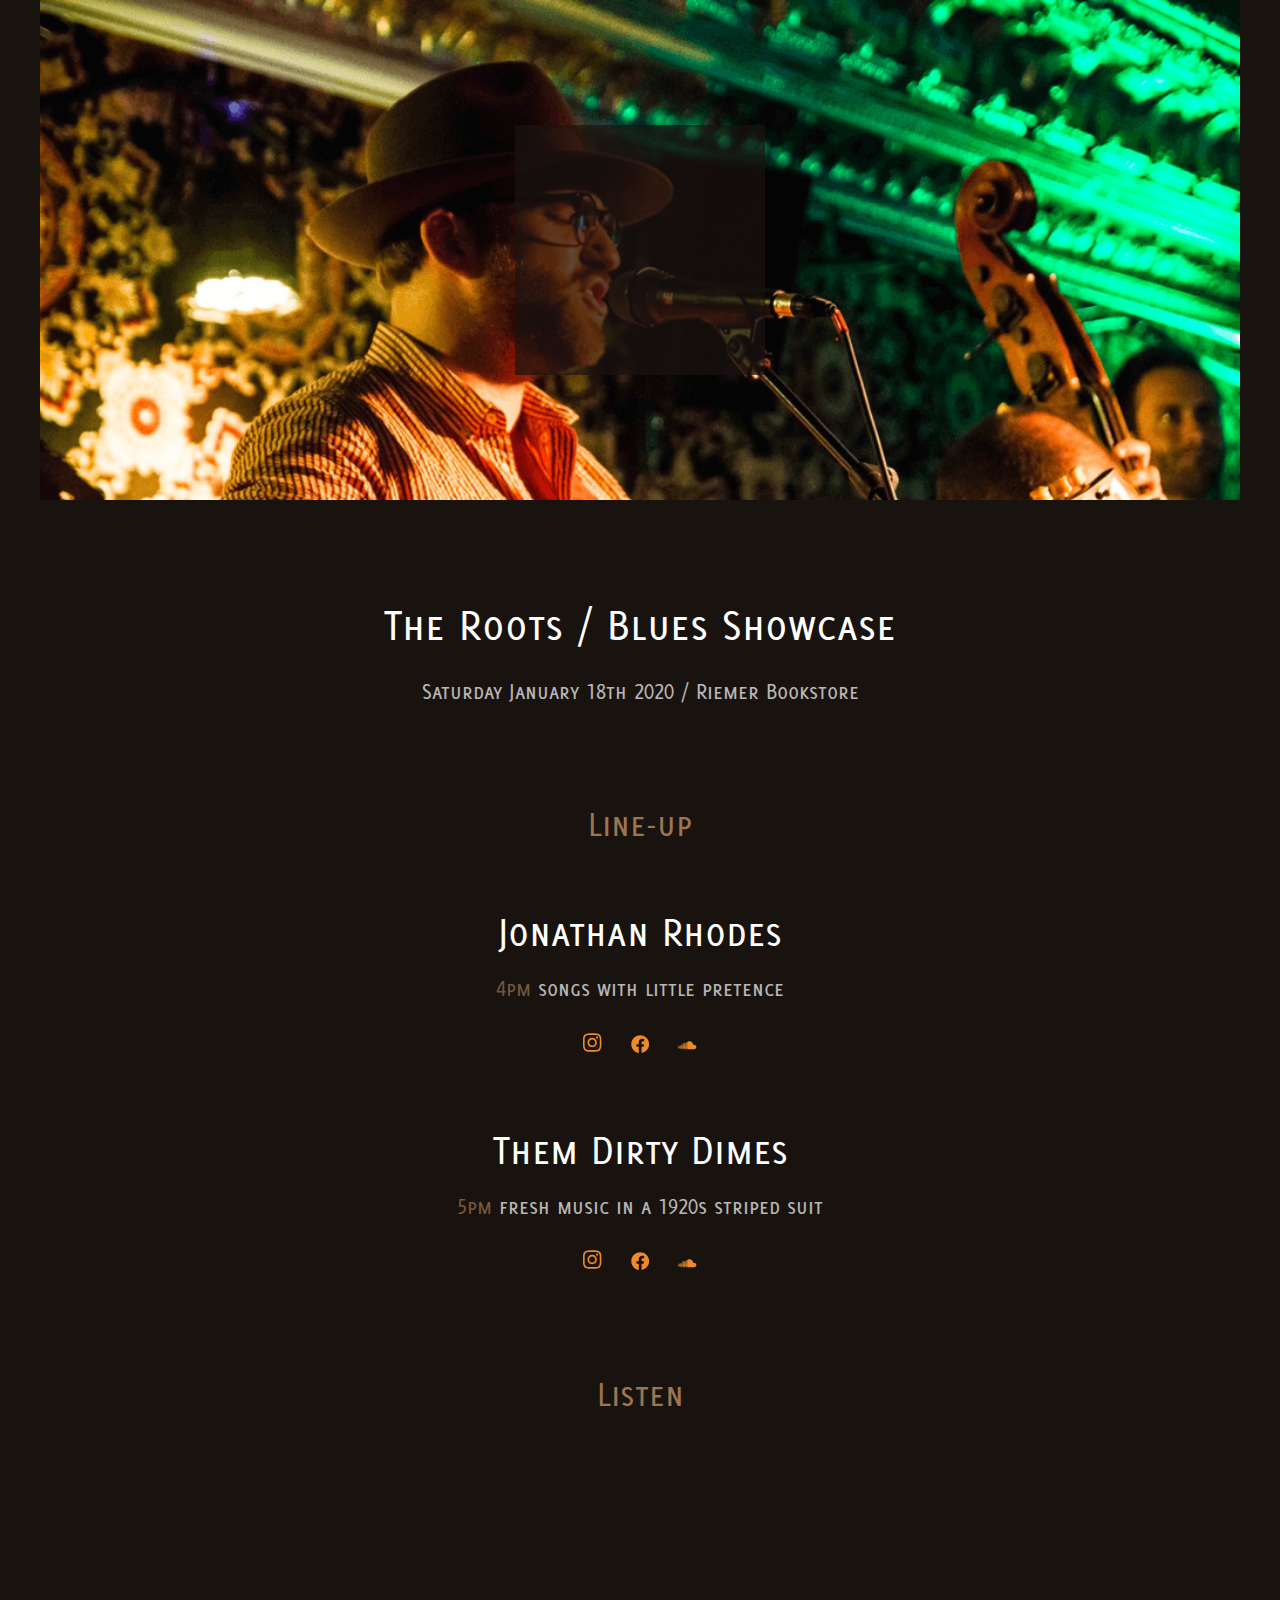
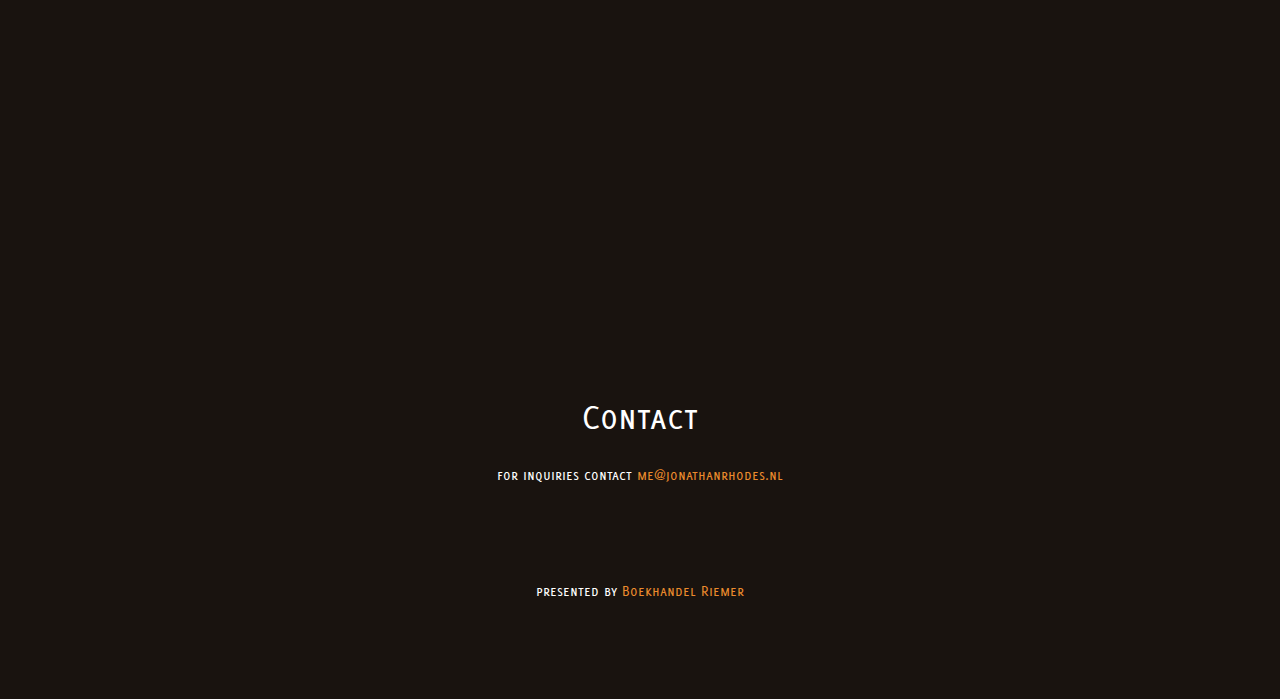
==== index.html @ cb92006d "Publishing to gh-pages (publish.sh)" ====
<!DOCTYPE html>
<html><head>
	<meta name="generator" content="Hugo 0.59.1" />
    <title>RiemerSonic</title>
    
    
    <link rel="stylesheet" href="https://jurgen-reconcept.github.io/rootssonic/sass/main.css">

    <meta charset="utf-8">
    <meta http-equiv="X-UA-Compatible" content="IE=edge">
    <meta name="viewport" content="width=device-width, initial-scale=1">

    <meta name="description" content="RiemerSonic is the roots showcase of the North">

    
    <link rel="apple-touch-icon" href="favicon.png">
    <link rel="icon" type="image/png" href="favicon.png">

    <meta content="RiemerSonic" property="og:site_name">
    <meta content="RiemerSonic" property="og:title">
    <meta content="website" property="og:type">
    <meta content="https://jurgen-reconcept.github.io/rootssonic/" property="og:url">
    <meta content="RiemerSonic is the roots showcase of the North" property="og:description">
    <meta content="https://jurgen-reconcept.github.io/rootssonic/social.png" property="og:image">

</head><body class=""><div id="content">
    
<div class="container">
    
  <section class="fold">

    <div class="image-container big">

    </div>

    <div class="section-logo">

      <div class="logo-container">
        <img class="logo" src="/logov.svg"/>  
      </div>

    </div>

  </section>

  <section>

    <h1>
      The Roots / Blues Showcase
    </h1>
    <h3>
      Saturday January 18th 2020 / Riemer Bookstore
    </h3>
    
  </section>

  <section>

    <div class="section-title secondary">
      Line-up
    </div>

    <div class="artist">

      <h2>
        Jonathan Rhodes
      </h2>
      <h3>
        <span class="secondary">
          4pm
        </span>
        songs with little pretence
      </h3>

      <div class="socials">
        <a class="icon" href="https://www.instagram.com/jonathan.rhodes.music/" target="_blank">
          <span class="inline-svg" ><svg xmlns="http://www.w3.org/2000/svg" viewBox="0 0 448 512"><path fill="currentColor" d="M224.1 141c-63.6 0-114.9 51.3-114.9 114.9s51.3 114.9 114.9 114.9S339 319.5 339 255.9 287.7 141 224.1 141zm0 189.6c-41.1 0-74.7-33.5-74.7-74.7s33.5-74.7 74.7-74.7 74.7 33.5 74.7 74.7-33.6 74.7-74.7 74.7zm146.4-194.3c0 14.9-12 26.8-26.8 26.8-14.9 0-26.8-12-26.8-26.8s12-26.8 26.8-26.8 26.8 12 26.8 26.8zm76.1 27.2c-1.7-35.9-9.9-67.7-36.2-93.9-26.2-26.2-58-34.4-93.9-36.2-37-2.1-147.9-2.1-184.9 0-35.8 1.7-67.6 9.9-93.9 36.1s-34.4 58-36.2 93.9c-2.1 37-2.1 147.9 0 184.9 1.7 35.9 9.9 67.7 36.2 93.9s58 34.4 93.9 36.2c37 2.1 147.9 2.1 184.9 0 35.9-1.7 67.7-9.9 93.9-36.2 26.2-26.2 34.4-58 36.2-93.9 2.1-37 2.1-147.8 0-184.8zM398.8 388c-7.8 19.6-22.9 34.7-42.6 42.6-29.5 11.7-99.5 9-132.1 9s-102.7 2.6-132.1-9c-19.6-7.8-34.7-22.9-42.6-42.6-11.7-29.5-9-99.5-9-132.1s-2.6-102.7 9-132.1c7.8-19.6 22.9-34.7 42.6-42.6 29.5-11.7 99.5-9 132.1-9s102.7-2.6 132.1 9c19.6 7.8 34.7 22.9 42.6 42.6 11.7 29.5 9 99.5 9 132.1s2.7 102.7-9 132.1z"/></svg>
</span>
        </a>
        <a class="icon" href="https://www.facebook.com/JurgenMusic/" target="_blank">
          <span class="inline-svg" ><svg xmlns="http://www.w3.org/2000/svg" viewBox="0 0 512 512"><path fill="currentColor" d="M504 256C504 119 393 8 256 8S8 119 8 256c0 123.78 90.69 226.38 209.25 245V327.69h-63V256h63v-54.64c0-62.15 37-96.48 93.67-96.48 27.14 0 55.52 4.84 55.52 4.84v61h-31.28c-30.8 0-40.41 19.12-40.41 38.73V256h68.78l-11 71.69h-57.78V501C413.31 482.38 504 379.78 504 256z"/></svg>
</span>
        </a>
        <a class="icon" href="https://soundcloud.com/jonathanrhodesmusic" target="_blank">
          <span class="inline-svg" ><svg xmlns="http://www.w3.org/2000/svg" viewBox="0 0 640 512"><path fill="currentColor" d="M111.4 256.3l5.8 65-5.8 68.3c-.3 2.5-2.2 4.4-4.4 4.4s-4.2-1.9-4.2-4.4l-5.6-68.3 5.6-65c0-2.2 1.9-4.2 4.2-4.2 2.2 0 4.1 2 4.4 4.2zm21.4-45.6c-2.8 0-4.7 2.2-5 5l-5 105.6 5 68.3c.3 2.8 2.2 5 5 5 2.5 0 4.7-2.2 4.7-5l5.8-68.3-5.8-105.6c0-2.8-2.2-5-4.7-5zm25.5-24.1c-3.1 0-5.3 2.2-5.6 5.3l-4.4 130 4.4 67.8c.3 3.1 2.5 5.3 5.6 5.3 2.8 0 5.3-2.2 5.3-5.3l5.3-67.8-5.3-130c0-3.1-2.5-5.3-5.3-5.3zM7.2 283.2c-1.4 0-2.2 1.1-2.5 2.5L0 321.3l4.7 35c.3 1.4 1.1 2.5 2.5 2.5s2.2-1.1 2.5-2.5l5.6-35-5.6-35.6c-.3-1.4-1.1-2.5-2.5-2.5zm23.6-21.9c-1.4 0-2.5 1.1-2.5 2.5l-6.4 57.5 6.4 56.1c0 1.7 1.1 2.8 2.5 2.8s2.5-1.1 2.8-2.5l7.2-56.4-7.2-57.5c-.3-1.4-1.4-2.5-2.8-2.5zm25.3-11.4c-1.7 0-3.1 1.4-3.3 3.3L47 321.3l5.8 65.8c.3 1.7 1.7 3.1 3.3 3.1 1.7 0 3.1-1.4 3.1-3.1l6.9-65.8-6.9-68.1c0-1.9-1.4-3.3-3.1-3.3zm25.3-2.2c-1.9 0-3.6 1.4-3.6 3.6l-5.8 70 5.8 67.8c0 2.2 1.7 3.6 3.6 3.6s3.6-1.4 3.9-3.6l6.4-67.8-6.4-70c-.3-2.2-2-3.6-3.9-3.6zm241.4-110.9c-1.1-.8-2.8-1.4-4.2-1.4-2.2 0-4.2.8-5.6 1.9-1.9 1.7-3.1 4.2-3.3 6.7v.8l-3.3 176.7 1.7 32.5 1.7 31.7c.3 4.7 4.2 8.6 8.9 8.6s8.6-3.9 8.6-8.6l3.9-64.2-3.9-177.5c-.4-3-2-5.8-4.5-7.2zm-26.7 15.3c-1.4-.8-2.8-1.4-4.4-1.4s-3.1.6-4.4 1.4c-2.2 1.4-3.6 3.9-3.6 6.7l-.3 1.7-2.8 160.8s0 .3 3.1 65.6v.3c0 1.7.6 3.3 1.7 4.7 1.7 1.9 3.9 3.1 6.4 3.1 2.2 0 4.2-1.1 5.6-2.5 1.7-1.4 2.5-3.3 2.5-5.6l.3-6.7 3.1-58.6-3.3-162.8c-.3-2.8-1.7-5.3-3.9-6.7zm-111.4 22.5c-3.1 0-5.8 2.8-5.8 6.1l-4.4 140.6 4.4 67.2c.3 3.3 2.8 5.8 5.8 5.8 3.3 0 5.8-2.5 6.1-5.8l5-67.2-5-140.6c-.2-3.3-2.7-6.1-6.1-6.1zm376.7 62.8c-10.8 0-21.1 2.2-30.6 6.1-6.4-70.8-65.8-126.4-138.3-126.4-17.8 0-35 3.3-50.3 9.4-6.1 2.2-7.8 4.4-7.8 9.2v249.7c0 5 3.9 8.6 8.6 9.2h218.3c43.3 0 78.6-35 78.6-78.3.1-43.6-35.2-78.9-78.5-78.9zm-296.7-60.3c-4.2 0-7.5 3.3-7.8 7.8l-3.3 136.7 3.3 65.6c.3 4.2 3.6 7.5 7.8 7.5 4.2 0 7.5-3.3 7.5-7.5l3.9-65.6-3.9-136.7c-.3-4.5-3.3-7.8-7.5-7.8zm-53.6-7.8c-3.3 0-6.4 3.1-6.4 6.7l-3.9 145.3 3.9 66.9c.3 3.6 3.1 6.4 6.4 6.4 3.6 0 6.4-2.8 6.7-6.4l4.4-66.9-4.4-145.3c-.3-3.6-3.1-6.7-6.7-6.7zm26.7 3.4c-3.9 0-6.9 3.1-6.9 6.9L227 321.3l3.9 66.4c.3 3.9 3.1 6.9 6.9 6.9s6.9-3.1 6.9-6.9l4.2-66.4-4.2-141.7c0-3.9-3-6.9-6.9-6.9z"/></svg>
</span>
        </a>
      </div>

    </div>

    <div class="artist">
    
      <h2>
        Them Dirty Dimes
      </h2>
      <h3>
        <span class="secondary">
          5pm
        </span>
        fresh music in a 1920s striped suit
      </h3>

      <div class="socials">
        <a class="icon" href="https://www.instagram.com/themdirtydimes/" target="_blank">
          <span class="inline-svg" ><svg xmlns="http://www.w3.org/2000/svg" viewBox="0 0 448 512"><path fill="currentColor" d="M224.1 141c-63.6 0-114.9 51.3-114.9 114.9s51.3 114.9 114.9 114.9S339 319.5 339 255.9 287.7 141 224.1 141zm0 189.6c-41.1 0-74.7-33.5-74.7-74.7s33.5-74.7 74.7-74.7 74.7 33.5 74.7 74.7-33.6 74.7-74.7 74.7zm146.4-194.3c0 14.9-12 26.8-26.8 26.8-14.9 0-26.8-12-26.8-26.8s12-26.8 26.8-26.8 26.8 12 26.8 26.8zm76.1 27.2c-1.7-35.9-9.9-67.7-36.2-93.9-26.2-26.2-58-34.4-93.9-36.2-37-2.1-147.9-2.1-184.9 0-35.8 1.7-67.6 9.9-93.9 36.1s-34.4 58-36.2 93.9c-2.1 37-2.1 147.9 0 184.9 1.7 35.9 9.9 67.7 36.2 93.9s58 34.4 93.9 36.2c37 2.1 147.9 2.1 184.9 0 35.9-1.7 67.7-9.9 93.9-36.2 26.2-26.2 34.4-58 36.2-93.9 2.1-37 2.1-147.8 0-184.8zM398.8 388c-7.8 19.6-22.9 34.7-42.6 42.6-29.5 11.7-99.5 9-132.1 9s-102.7 2.6-132.1-9c-19.6-7.8-34.7-22.9-42.6-42.6-11.7-29.5-9-99.5-9-132.1s-2.6-102.7 9-132.1c7.8-19.6 22.9-34.7 42.6-42.6 29.5-11.7 99.5-9 132.1-9s102.7-2.6 132.1 9c19.6 7.8 34.7 22.9 42.6 42.6 11.7 29.5 9 99.5 9 132.1s2.7 102.7-9 132.1z"/></svg>
</span>
        </a>
        <a class="icon" href="https://www.facebook.com/themdirtydimes/" target="_blank">
          <span class="inline-svg" ><svg xmlns="http://www.w3.org/2000/svg" viewBox="0 0 512 512"><path fill="currentColor" d="M504 256C504 119 393 8 256 8S8 119 8 256c0 123.78 90.69 226.38 209.25 245V327.69h-63V256h63v-54.64c0-62.15 37-96.48 93.67-96.48 27.14 0 55.52 4.84 55.52 4.84v61h-31.28c-30.8 0-40.41 19.12-40.41 38.73V256h68.78l-11 71.69h-57.78V501C413.31 482.38 504 379.78 504 256z"/></svg>
</span>
        </a>
        <a class="icon" href="https://soundcloud.com/themdirtydimes" target="_blank">
          <span class="inline-svg" ><svg xmlns="http://www.w3.org/2000/svg" viewBox="0 0 640 512"><path fill="currentColor" d="M111.4 256.3l5.8 65-5.8 68.3c-.3 2.5-2.2 4.4-4.4 4.4s-4.2-1.9-4.2-4.4l-5.6-68.3 5.6-65c0-2.2 1.9-4.2 4.2-4.2 2.2 0 4.1 2 4.4 4.2zm21.4-45.6c-2.8 0-4.7 2.2-5 5l-5 105.6 5 68.3c.3 2.8 2.2 5 5 5 2.5 0 4.7-2.2 4.7-5l5.8-68.3-5.8-105.6c0-2.8-2.2-5-4.7-5zm25.5-24.1c-3.1 0-5.3 2.2-5.6 5.3l-4.4 130 4.4 67.8c.3 3.1 2.5 5.3 5.6 5.3 2.8 0 5.3-2.2 5.3-5.3l5.3-67.8-5.3-130c0-3.1-2.5-5.3-5.3-5.3zM7.2 283.2c-1.4 0-2.2 1.1-2.5 2.5L0 321.3l4.7 35c.3 1.4 1.1 2.5 2.5 2.5s2.2-1.1 2.5-2.5l5.6-35-5.6-35.6c-.3-1.4-1.1-2.5-2.5-2.5zm23.6-21.9c-1.4 0-2.5 1.1-2.5 2.5l-6.4 57.5 6.4 56.1c0 1.7 1.1 2.8 2.5 2.8s2.5-1.1 2.8-2.5l7.2-56.4-7.2-57.5c-.3-1.4-1.4-2.5-2.8-2.5zm25.3-11.4c-1.7 0-3.1 1.4-3.3 3.3L47 321.3l5.8 65.8c.3 1.7 1.7 3.1 3.3 3.1 1.7 0 3.1-1.4 3.1-3.1l6.9-65.8-6.9-68.1c0-1.9-1.4-3.3-3.1-3.3zm25.3-2.2c-1.9 0-3.6 1.4-3.6 3.6l-5.8 70 5.8 67.8c0 2.2 1.7 3.6 3.6 3.6s3.6-1.4 3.9-3.6l6.4-67.8-6.4-70c-.3-2.2-2-3.6-3.9-3.6zm241.4-110.9c-1.1-.8-2.8-1.4-4.2-1.4-2.2 0-4.2.8-5.6 1.9-1.9 1.7-3.1 4.2-3.3 6.7v.8l-3.3 176.7 1.7 32.5 1.7 31.7c.3 4.7 4.2 8.6 8.9 8.6s8.6-3.9 8.6-8.6l3.9-64.2-3.9-177.5c-.4-3-2-5.8-4.5-7.2zm-26.7 15.3c-1.4-.8-2.8-1.4-4.4-1.4s-3.1.6-4.4 1.4c-2.2 1.4-3.6 3.9-3.6 6.7l-.3 1.7-2.8 160.8s0 .3 3.1 65.6v.3c0 1.7.6 3.3 1.7 4.7 1.7 1.9 3.9 3.1 6.4 3.1 2.2 0 4.2-1.1 5.6-2.5 1.7-1.4 2.5-3.3 2.5-5.6l.3-6.7 3.1-58.6-3.3-162.8c-.3-2.8-1.7-5.3-3.9-6.7zm-111.4 22.5c-3.1 0-5.8 2.8-5.8 6.1l-4.4 140.6 4.4 67.2c.3 3.3 2.8 5.8 5.8 5.8 3.3 0 5.8-2.5 6.1-5.8l5-67.2-5-140.6c-.2-3.3-2.7-6.1-6.1-6.1zm376.7 62.8c-10.8 0-21.1 2.2-30.6 6.1-6.4-70.8-65.8-126.4-138.3-126.4-17.8 0-35 3.3-50.3 9.4-6.1 2.2-7.8 4.4-7.8 9.2v249.7c0 5 3.9 8.6 8.6 9.2h218.3c43.3 0 78.6-35 78.6-78.3.1-43.6-35.2-78.9-78.5-78.9zm-296.7-60.3c-4.2 0-7.5 3.3-7.8 7.8l-3.3 136.7 3.3 65.6c.3 4.2 3.6 7.5 7.8 7.5 4.2 0 7.5-3.3 7.5-7.5l3.9-65.6-3.9-136.7c-.3-4.5-3.3-7.8-7.5-7.8zm-53.6-7.8c-3.3 0-6.4 3.1-6.4 6.7l-3.9 145.3 3.9 66.9c.3 3.6 3.1 6.4 6.4 6.4 3.6 0 6.4-2.8 6.7-6.4l4.4-66.9-4.4-145.3c-.3-3.6-3.1-6.7-6.7-6.7zm26.7 3.4c-3.9 0-6.9 3.1-6.9 6.9L227 321.3l3.9 66.4c.3 3.9 3.1 6.9 6.9 6.9s6.9-3.1 6.9-6.9l4.2-66.4-4.2-141.7c0-3.9-3-6.9-6.9-6.9z"/></svg>
</span>
        </a>
      </div>

    </div>

    <!-- <div class="artist">
          
      <h2>
        MAARIS
      </h2>
      <h3>
        <span class="secondary">
          6pm
        </span>
        blues in the broadest sense of the word
      </h3>

      <div class="socials">
        <a class="icon" href="https://www.instagram.com/jonathan.rhodes.music/" target="_blank">
          <span class="inline-svg" ><svg xmlns="http://www.w3.org/2000/svg" viewBox="0 0 448 512"><path fill="currentColor" d="M224.1 141c-63.6 0-114.9 51.3-114.9 114.9s51.3 114.9 114.9 114.9S339 319.5 339 255.9 287.7 141 224.1 141zm0 189.6c-41.1 0-74.7-33.5-74.7-74.7s33.5-74.7 74.7-74.7 74.7 33.5 74.7 74.7-33.6 74.7-74.7 74.7zm146.4-194.3c0 14.9-12 26.8-26.8 26.8-14.9 0-26.8-12-26.8-26.8s12-26.8 26.8-26.8 26.8 12 26.8 26.8zm76.1 27.2c-1.7-35.9-9.9-67.7-36.2-93.9-26.2-26.2-58-34.4-93.9-36.2-37-2.1-147.9-2.1-184.9 0-35.8 1.7-67.6 9.9-93.9 36.1s-34.4 58-36.2 93.9c-2.1 37-2.1 147.9 0 184.9 1.7 35.9 9.9 67.7 36.2 93.9s58 34.4 93.9 36.2c37 2.1 147.9 2.1 184.9 0 35.9-1.7 67.7-9.9 93.9-36.2 26.2-26.2 34.4-58 36.2-93.9 2.1-37 2.1-147.8 0-184.8zM398.8 388c-7.8 19.6-22.9 34.7-42.6 42.6-29.5 11.7-99.5 9-132.1 9s-102.7 2.6-132.1-9c-19.6-7.8-34.7-22.9-42.6-42.6-11.7-29.5-9-99.5-9-132.1s-2.6-102.7 9-132.1c7.8-19.6 22.9-34.7 42.6-42.6 29.5-11.7 99.5-9 132.1-9s102.7-2.6 132.1 9c19.6 7.8 34.7 22.9 42.6 42.6 11.7 29.5 9 99.5 9 132.1s2.7 102.7-9 132.1z"/></svg>
</span>
        </a>
        <a class="icon" href="https://www.facebook.com/JurgenMusic/" target="_blank">
          <span class="inline-svg" ><svg xmlns="http://www.w3.org/2000/svg" viewBox="0 0 512 512"><path fill="currentColor" d="M504 256C504 119 393 8 256 8S8 119 8 256c0 123.78 90.69 226.38 209.25 245V327.69h-63V256h63v-54.64c0-62.15 37-96.48 93.67-96.48 27.14 0 55.52 4.84 55.52 4.84v61h-31.28c-30.8 0-40.41 19.12-40.41 38.73V256h68.78l-11 71.69h-57.78V501C413.31 482.38 504 379.78 504 256z"/></svg>
</span>
        </a>
        <a class="icon" href="https://soundcloud.com/jonathanrhodesmusic" target="_blank">
          <span class="inline-svg" ><svg xmlns="http://www.w3.org/2000/svg" viewBox="0 0 640 512"><path fill="currentColor" d="M111.4 256.3l5.8 65-5.8 68.3c-.3 2.5-2.2 4.4-4.4 4.4s-4.2-1.9-4.2-4.4l-5.6-68.3 5.6-65c0-2.2 1.9-4.2 4.2-4.2 2.2 0 4.1 2 4.4 4.2zm21.4-45.6c-2.8 0-4.7 2.2-5 5l-5 105.6 5 68.3c.3 2.8 2.2 5 5 5 2.5 0 4.7-2.2 4.7-5l5.8-68.3-5.8-105.6c0-2.8-2.2-5-4.7-5zm25.5-24.1c-3.1 0-5.3 2.2-5.6 5.3l-4.4 130 4.4 67.8c.3 3.1 2.5 5.3 5.6 5.3 2.8 0 5.3-2.2 5.3-5.3l5.3-67.8-5.3-130c0-3.1-2.5-5.3-5.3-5.3zM7.2 283.2c-1.4 0-2.2 1.1-2.5 2.5L0 321.3l4.7 35c.3 1.4 1.1 2.5 2.5 2.5s2.2-1.1 2.5-2.5l5.6-35-5.6-35.6c-.3-1.4-1.1-2.5-2.5-2.5zm23.6-21.9c-1.4 0-2.5 1.1-2.5 2.5l-6.4 57.5 6.4 56.1c0 1.7 1.1 2.8 2.5 2.8s2.5-1.1 2.8-2.5l7.2-56.4-7.2-57.5c-.3-1.4-1.4-2.5-2.8-2.5zm25.3-11.4c-1.7 0-3.1 1.4-3.3 3.3L47 321.3l5.8 65.8c.3 1.7 1.7 3.1 3.3 3.1 1.7 0 3.1-1.4 3.1-3.1l6.9-65.8-6.9-68.1c0-1.9-1.4-3.3-3.1-3.3zm25.3-2.2c-1.9 0-3.6 1.4-3.6 3.6l-5.8 70 5.8 67.8c0 2.2 1.7 3.6 3.6 3.6s3.6-1.4 3.9-3.6l6.4-67.8-6.4-70c-.3-2.2-2-3.6-3.9-3.6zm241.4-110.9c-1.1-.8-2.8-1.4-4.2-1.4-2.2 0-4.2.8-5.6 1.9-1.9 1.7-3.1 4.2-3.3 6.7v.8l-3.3 176.7 1.7 32.5 1.7 31.7c.3 4.7 4.2 8.6 8.9 8.6s8.6-3.9 8.6-8.6l3.9-64.2-3.9-177.5c-.4-3-2-5.8-4.5-7.2zm-26.7 15.3c-1.4-.8-2.8-1.4-4.4-1.4s-3.1.6-4.4 1.4c-2.2 1.4-3.6 3.9-3.6 6.7l-.3 1.7-2.8 160.8s0 .3 3.1 65.6v.3c0 1.7.6 3.3 1.7 4.7 1.7 1.9 3.9 3.1 6.4 3.1 2.2 0 4.2-1.1 5.6-2.5 1.7-1.4 2.5-3.3 2.5-5.6l.3-6.7 3.1-58.6-3.3-162.8c-.3-2.8-1.7-5.3-3.9-6.7zm-111.4 22.5c-3.1 0-5.8 2.8-5.8 6.1l-4.4 140.6 4.4 67.2c.3 3.3 2.8 5.8 5.8 5.8 3.3 0 5.8-2.5 6.1-5.8l5-67.2-5-140.6c-.2-3.3-2.7-6.1-6.1-6.1zm376.7 62.8c-10.8 0-21.1 2.2-30.6 6.1-6.4-70.8-65.8-126.4-138.3-126.4-17.8 0-35 3.3-50.3 9.4-6.1 2.2-7.8 4.4-7.8 9.2v249.7c0 5 3.9 8.6 8.6 9.2h218.3c43.3 0 78.6-35 78.6-78.3.1-43.6-35.2-78.9-78.5-78.9zm-296.7-60.3c-4.2 0-7.5 3.3-7.8 7.8l-3.3 136.7 3.3 65.6c.3 4.2 3.6 7.5 7.8 7.5 4.2 0 7.5-3.3 7.5-7.5l3.9-65.6-3.9-136.7c-.3-4.5-3.3-7.8-7.5-7.8zm-53.6-7.8c-3.3 0-6.4 3.1-6.4 6.7l-3.9 145.3 3.9 66.9c.3 3.6 3.1 6.4 6.4 6.4 3.6 0 6.4-2.8 6.7-6.4l4.4-66.9-4.4-145.3c-.3-3.6-3.1-6.7-6.7-6.7zm26.7 3.4c-3.9 0-6.9 3.1-6.9 6.9L227 321.3l3.9 66.4c.3 3.9 3.1 6.9 6.9 6.9s6.9-3.1 6.9-6.9l4.2-66.4-4.2-141.7c0-3.9-3-6.9-6.9-6.9z"/></svg>
</span>
        </a>
      </div>

    </div> -->

  </section>

  <section>

    <div class="section-title secondary">
      Listen
    </div>
    
    <iframe width="100%" height="450" scrolling="no" frameborder="no" allow="autoplay" src="https://w.soundcloud.com/player/?url=https%3A//api.soundcloud.com/playlists/935286448&color=%23ff5500&auto_play=false&hide_related=false&show_comments=true&show_user=true&show_reposts=false&show_teaser=true"></iframe>
  </section>

  <section>

    <div class="section-title">
      Contact
    </div>

    <p class="center">
      for inquiries contact
      <a href="mailto:me@jonathanrhodes.nl">me@jonathanrhodes.nl</a>
    </p>

  </section>

  <section>
    <p class="center">
      presented by 
      <a href="https://boekhandelriemer.nl" target="_blank">Boekhandel Riemer</a>
    </p>
  </section>

</div>

<script charset="utf-8" src="https://widget.bandsintown.com/main.min.js"></script>

        </div></body>
</html>
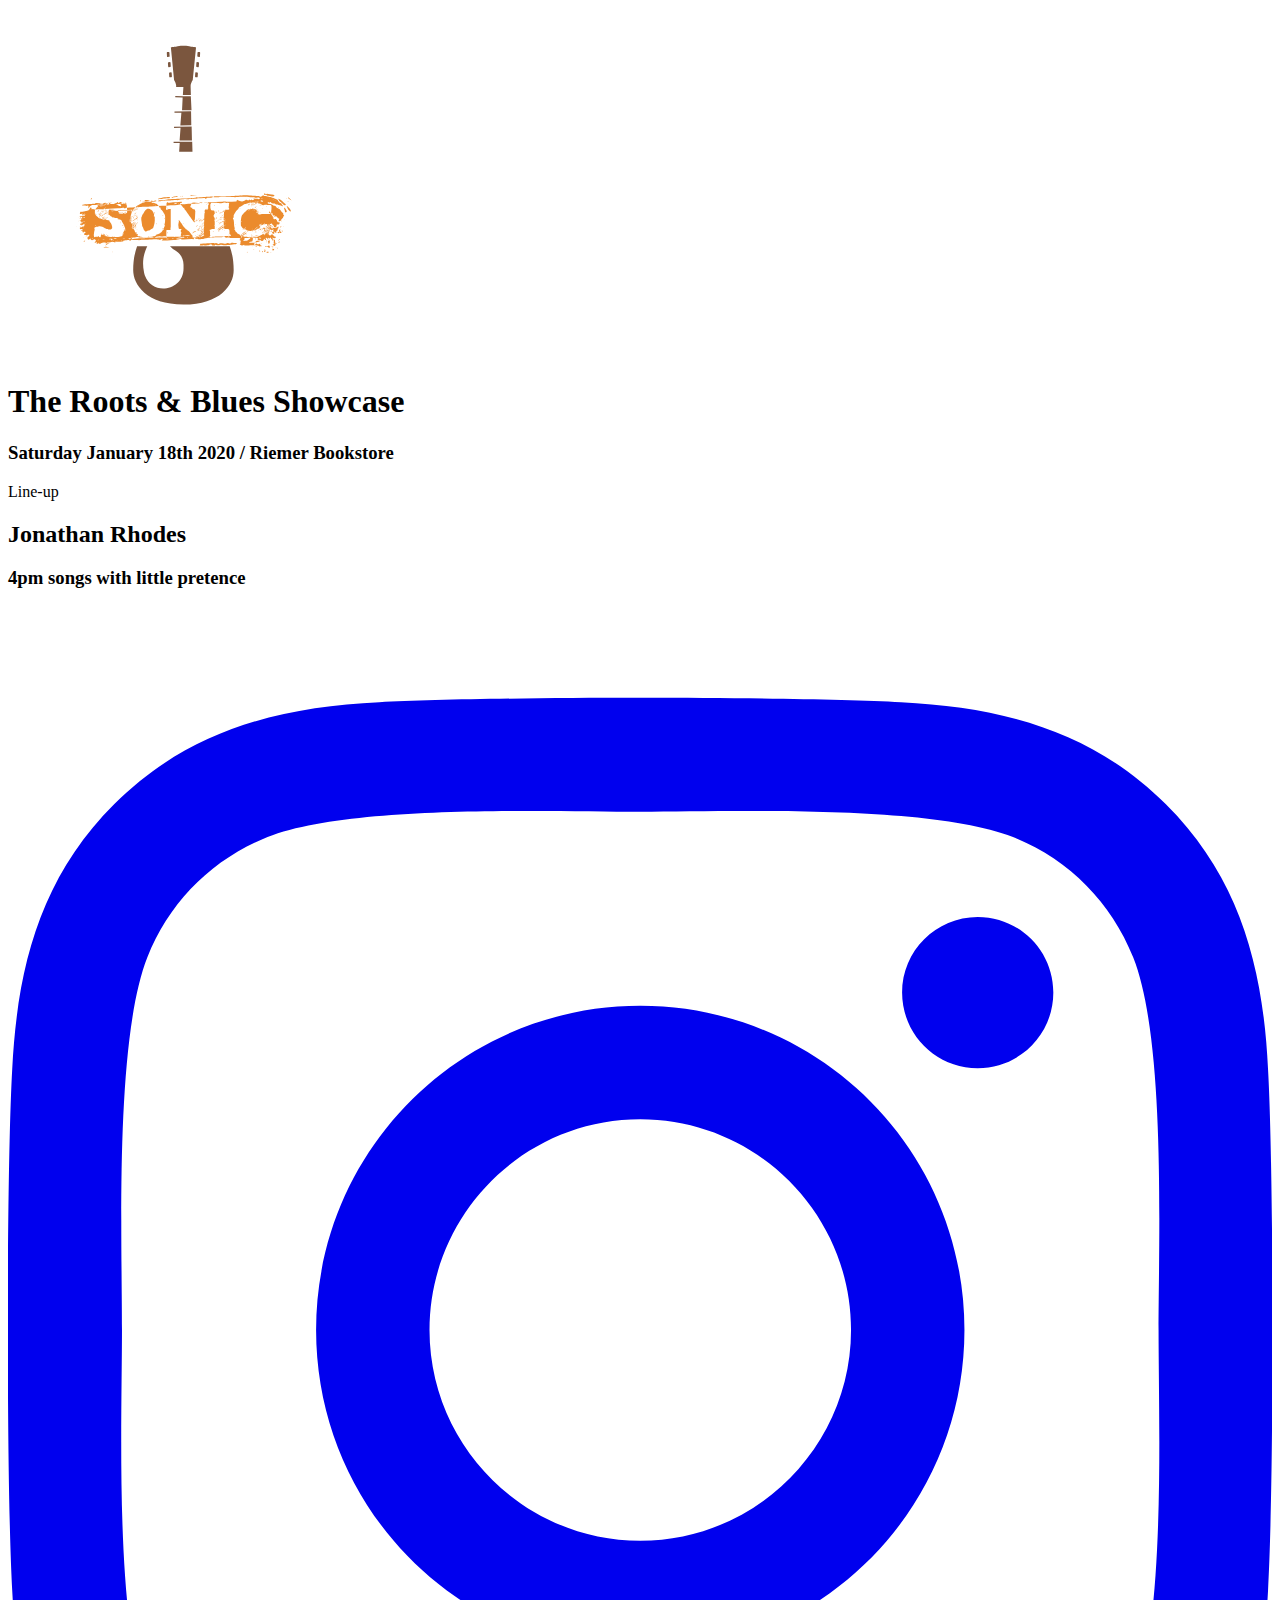
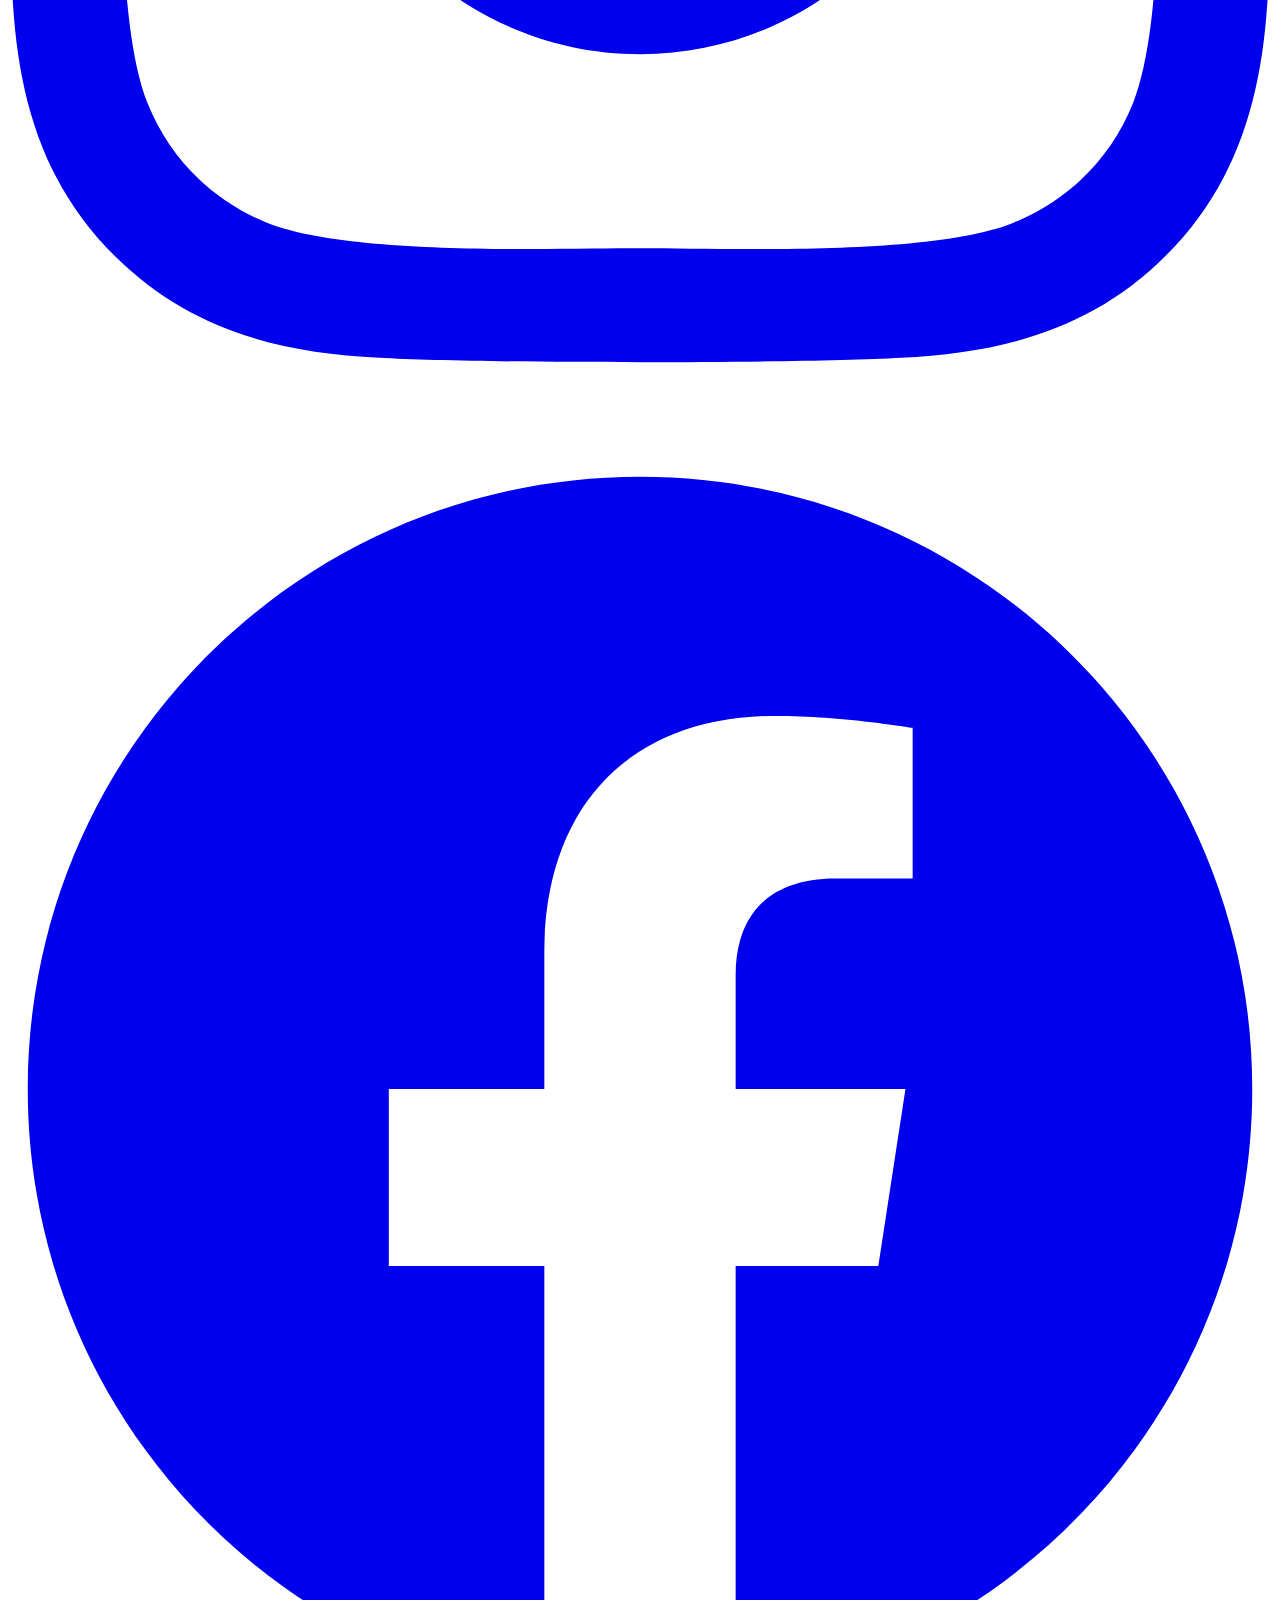
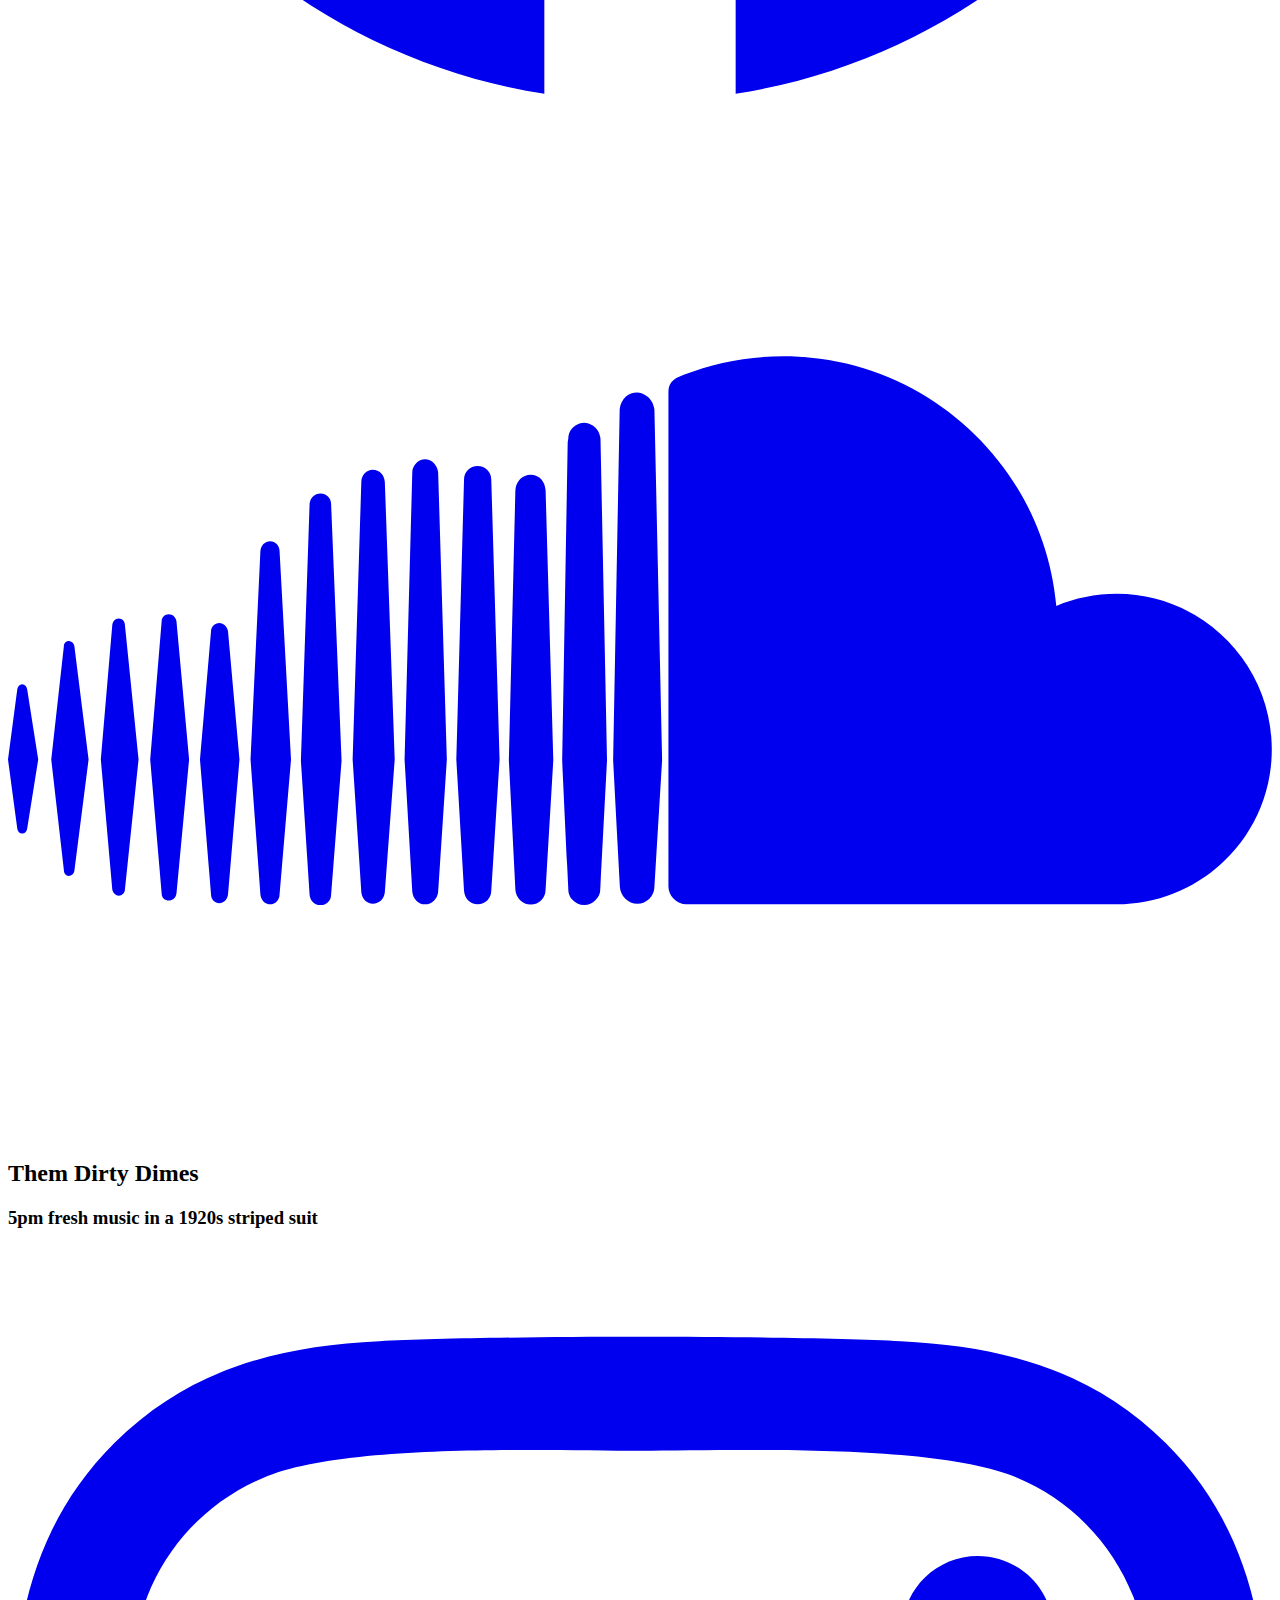
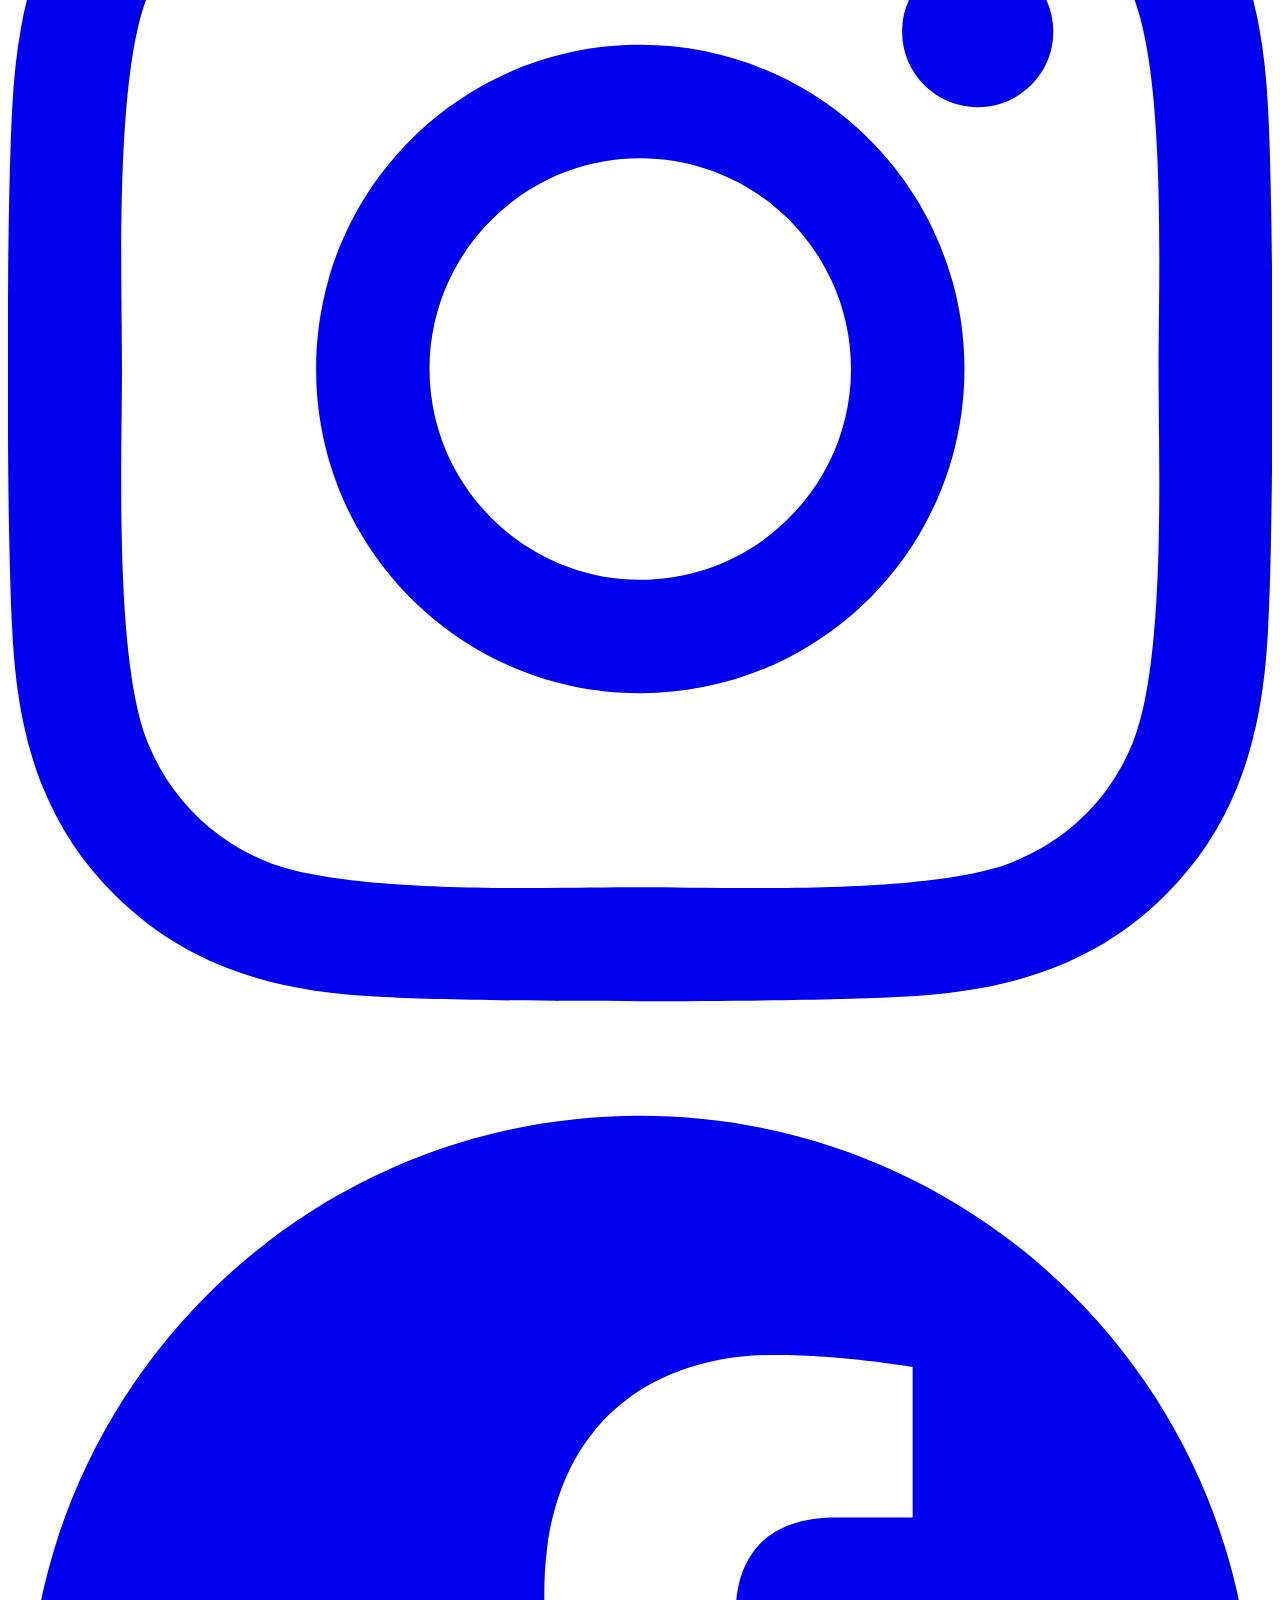
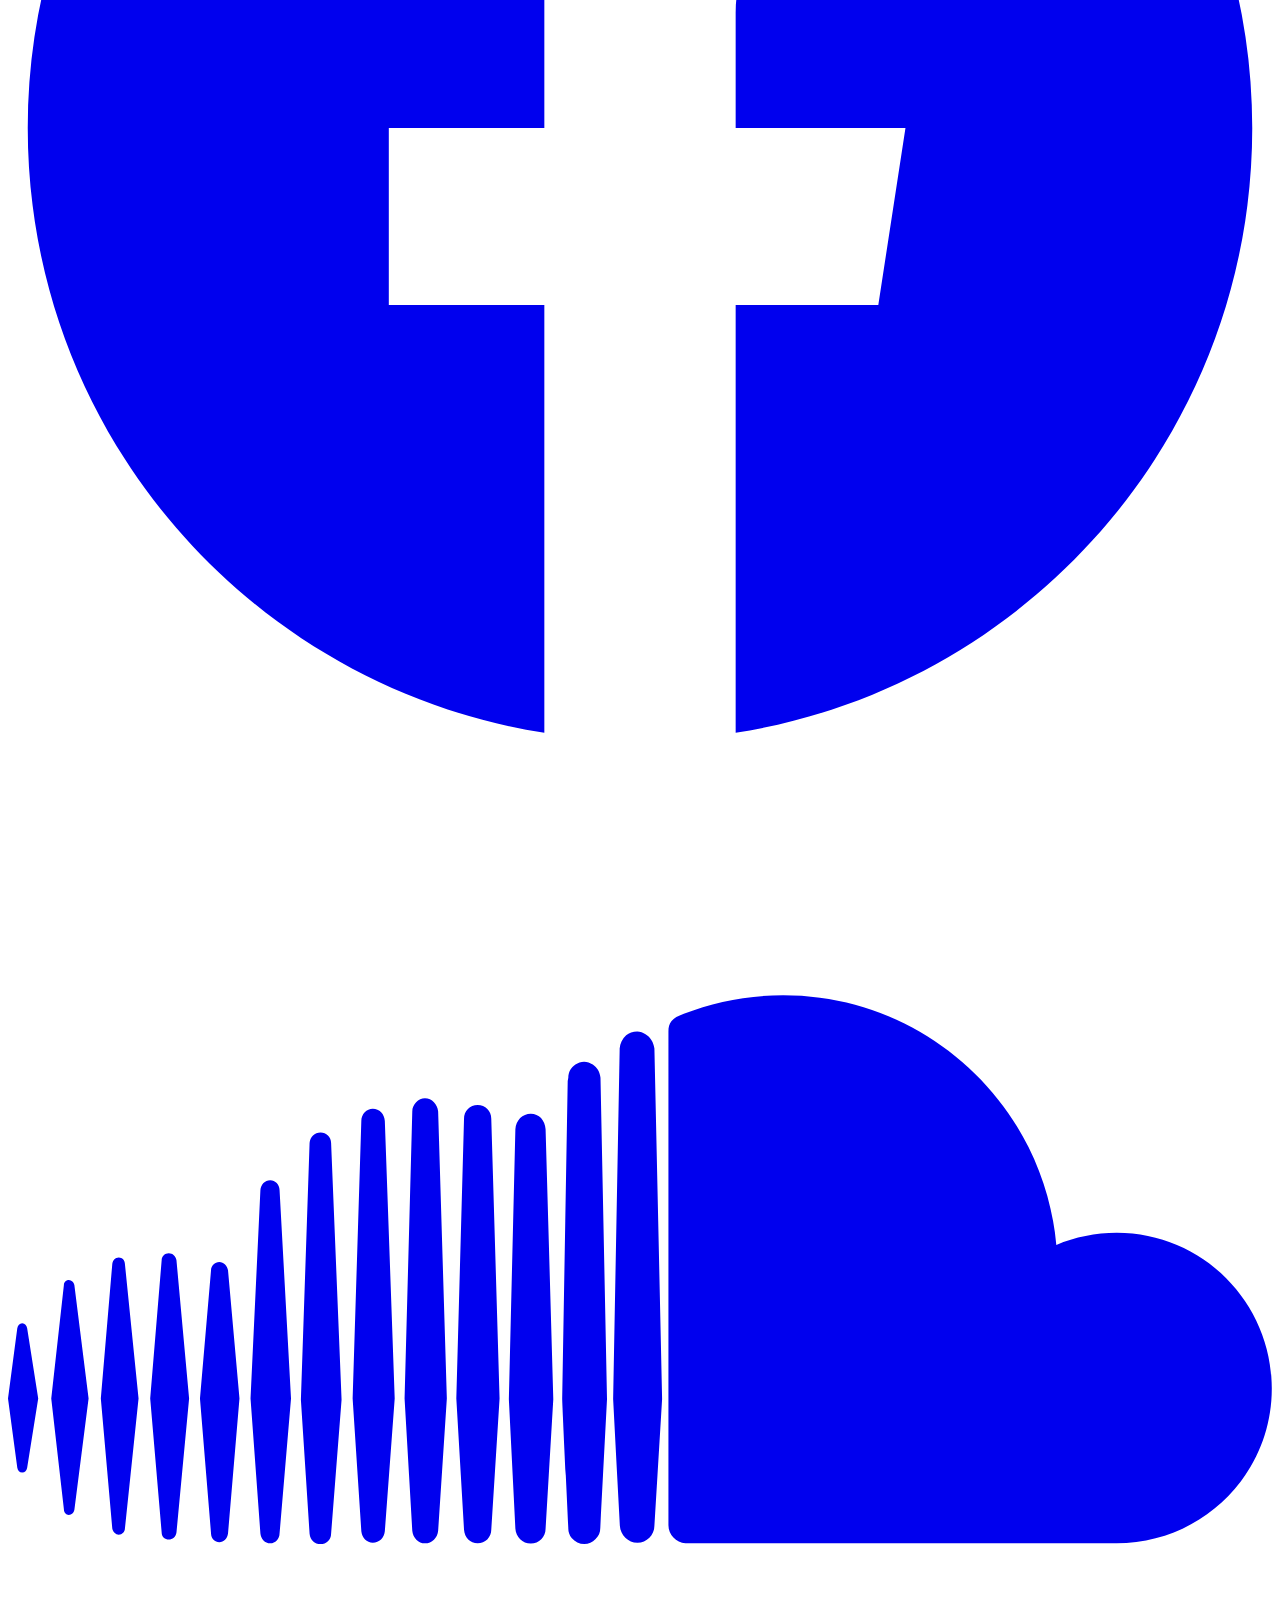
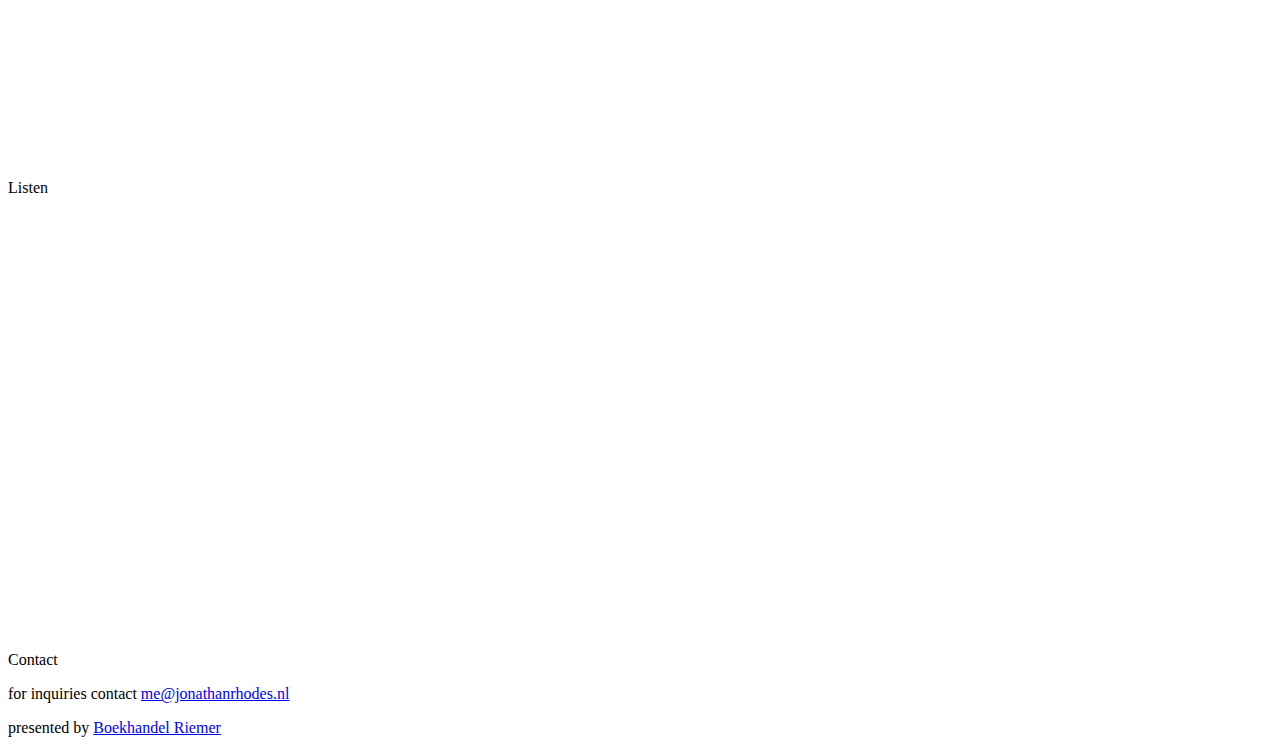
==== commit 6715e1cd: "Publishing to gh-pages (publish.sh)" ====
--- a/index.html
+++ b/index.html
@@ -1,27 +1,27 @@
 <!DOCTYPE html>
 <html><head>
 	<meta name="generator" content="Hugo 0.59.1" />
-    <title>RiemerSonic</title>
+    <title>RootsSonic</title>
     
     
-    <link rel="stylesheet" href="https://jurgen-reconcept.github.io/rootssonic/sass/main.css">
+    <link rel="stylesheet" href="https://rootssonic.nl/sass/main.css">
 
     <meta charset="utf-8">
     <meta http-equiv="X-UA-Compatible" content="IE=edge">
     <meta name="viewport" content="width=device-width, initial-scale=1">
 
-    <meta name="description" content="RiemerSonic is the roots showcase of the North">
+    <meta name="description" content="RootsSonic is the roots &amp; blues showcase of the North">
 
     
     <link rel="apple-touch-icon" href="favicon.png">
     <link rel="icon" type="image/png" href="favicon.png">
 
-    <meta content="RiemerSonic" property="og:site_name">
-    <meta content="RiemerSonic" property="og:title">
+    <meta content="RootsSonic" property="og:site_name">
+    <meta content="RootsSonic" property="og:title">
     <meta content="website" property="og:type">
-    <meta content="https://jurgen-reconcept.github.io/rootssonic/" property="og:url">
-    <meta content="RiemerSonic is the roots showcase of the North" property="og:description">
-    <meta content="https://jurgen-reconcept.github.io/rootssonic/social.png" property="og:image">
+    <meta content="https://rootssonic.nl/" property="og:url">
+    <meta content="RootsSonic is the roots &amp; blues showcase of the North" property="og:description">
+    <meta content="https://rootssonic.nl/social.png" property="og:image">
 
 </head><body class=""><div id="content">
     
@@ -36,7 +36,7 @@
     <div class="section-logo">
 
       <div class="logo-container">
-        <img class="logo" src="/logov.svg"/>  
+        <img class="logo" src="./LogoColorBlack.svg"/>  
       </div>
 
     </div>
@@ -46,7 +46,7 @@
   <section>
 
     <h1>
-      The Roots / Blues Showcase
+      The Roots & Blues Showcase
     </h1>
     <h3>
       Saturday January 18th 2020 / Riemer Bookstore
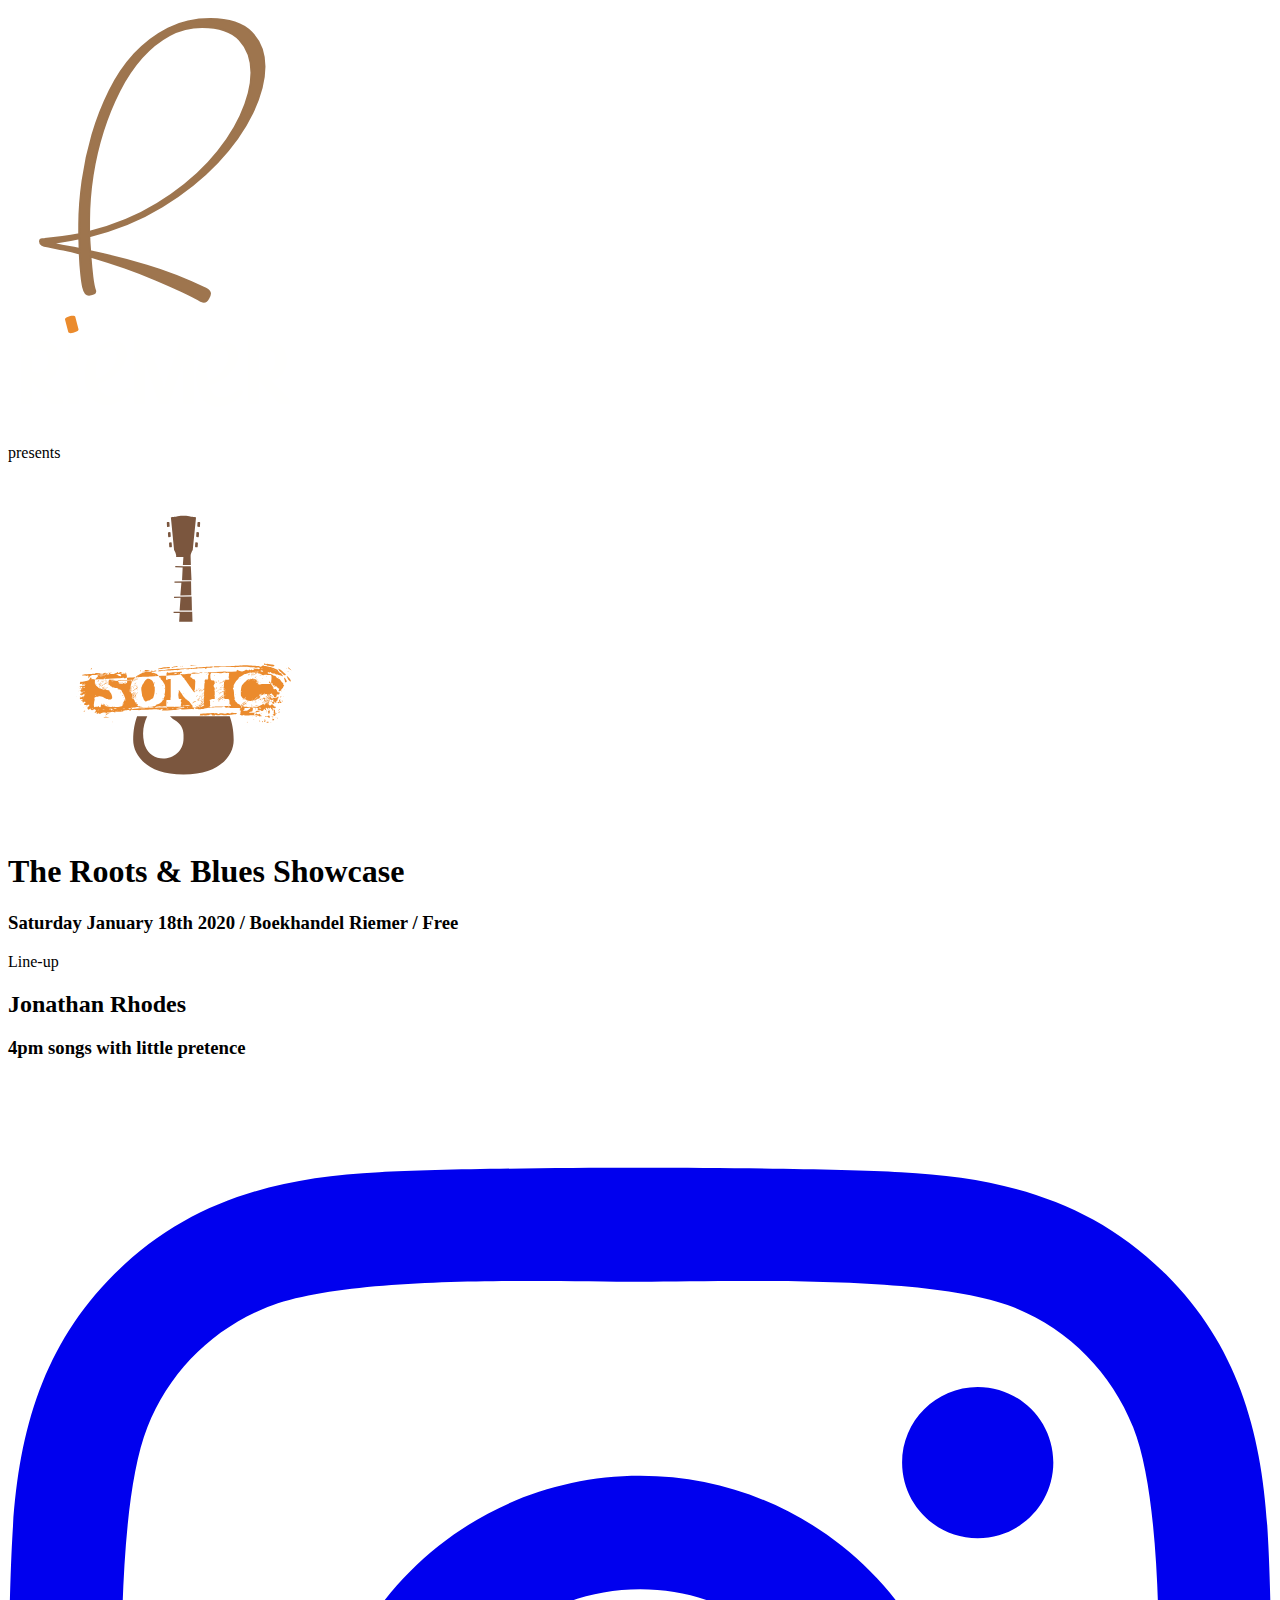
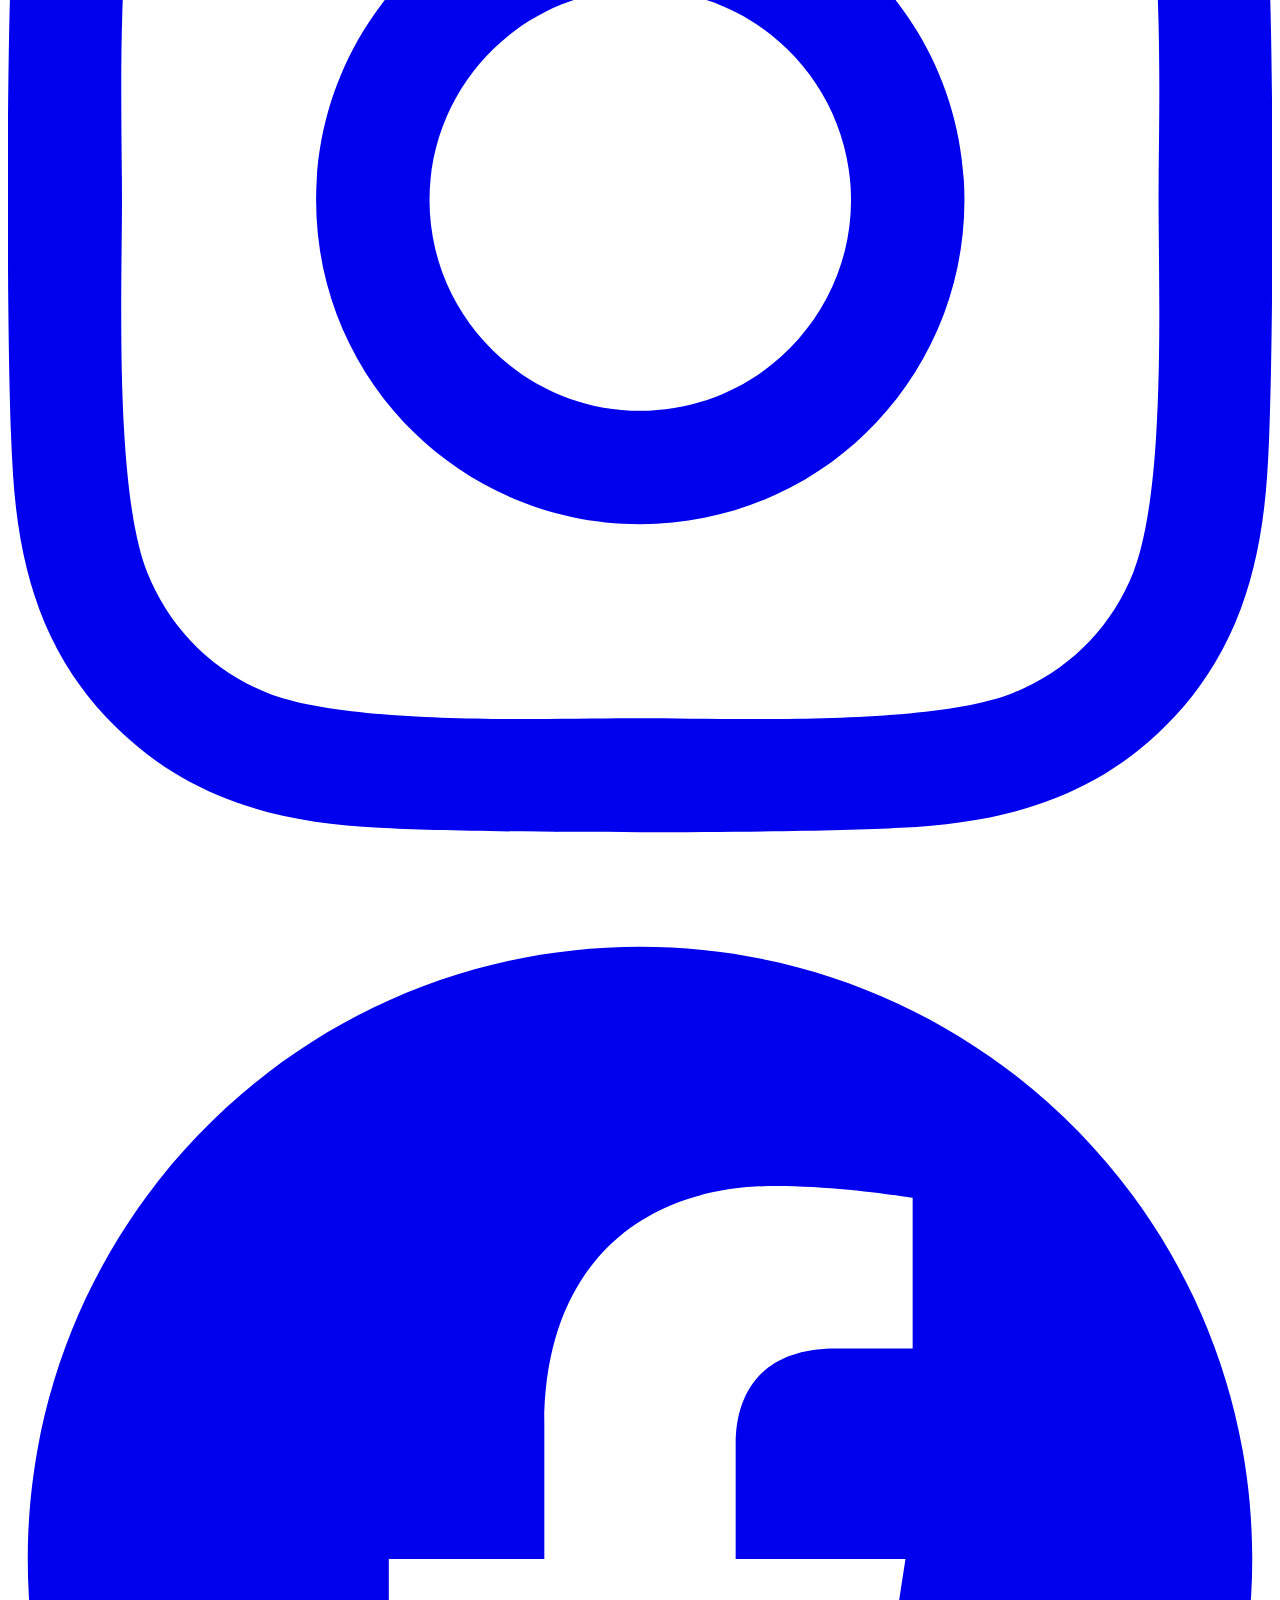
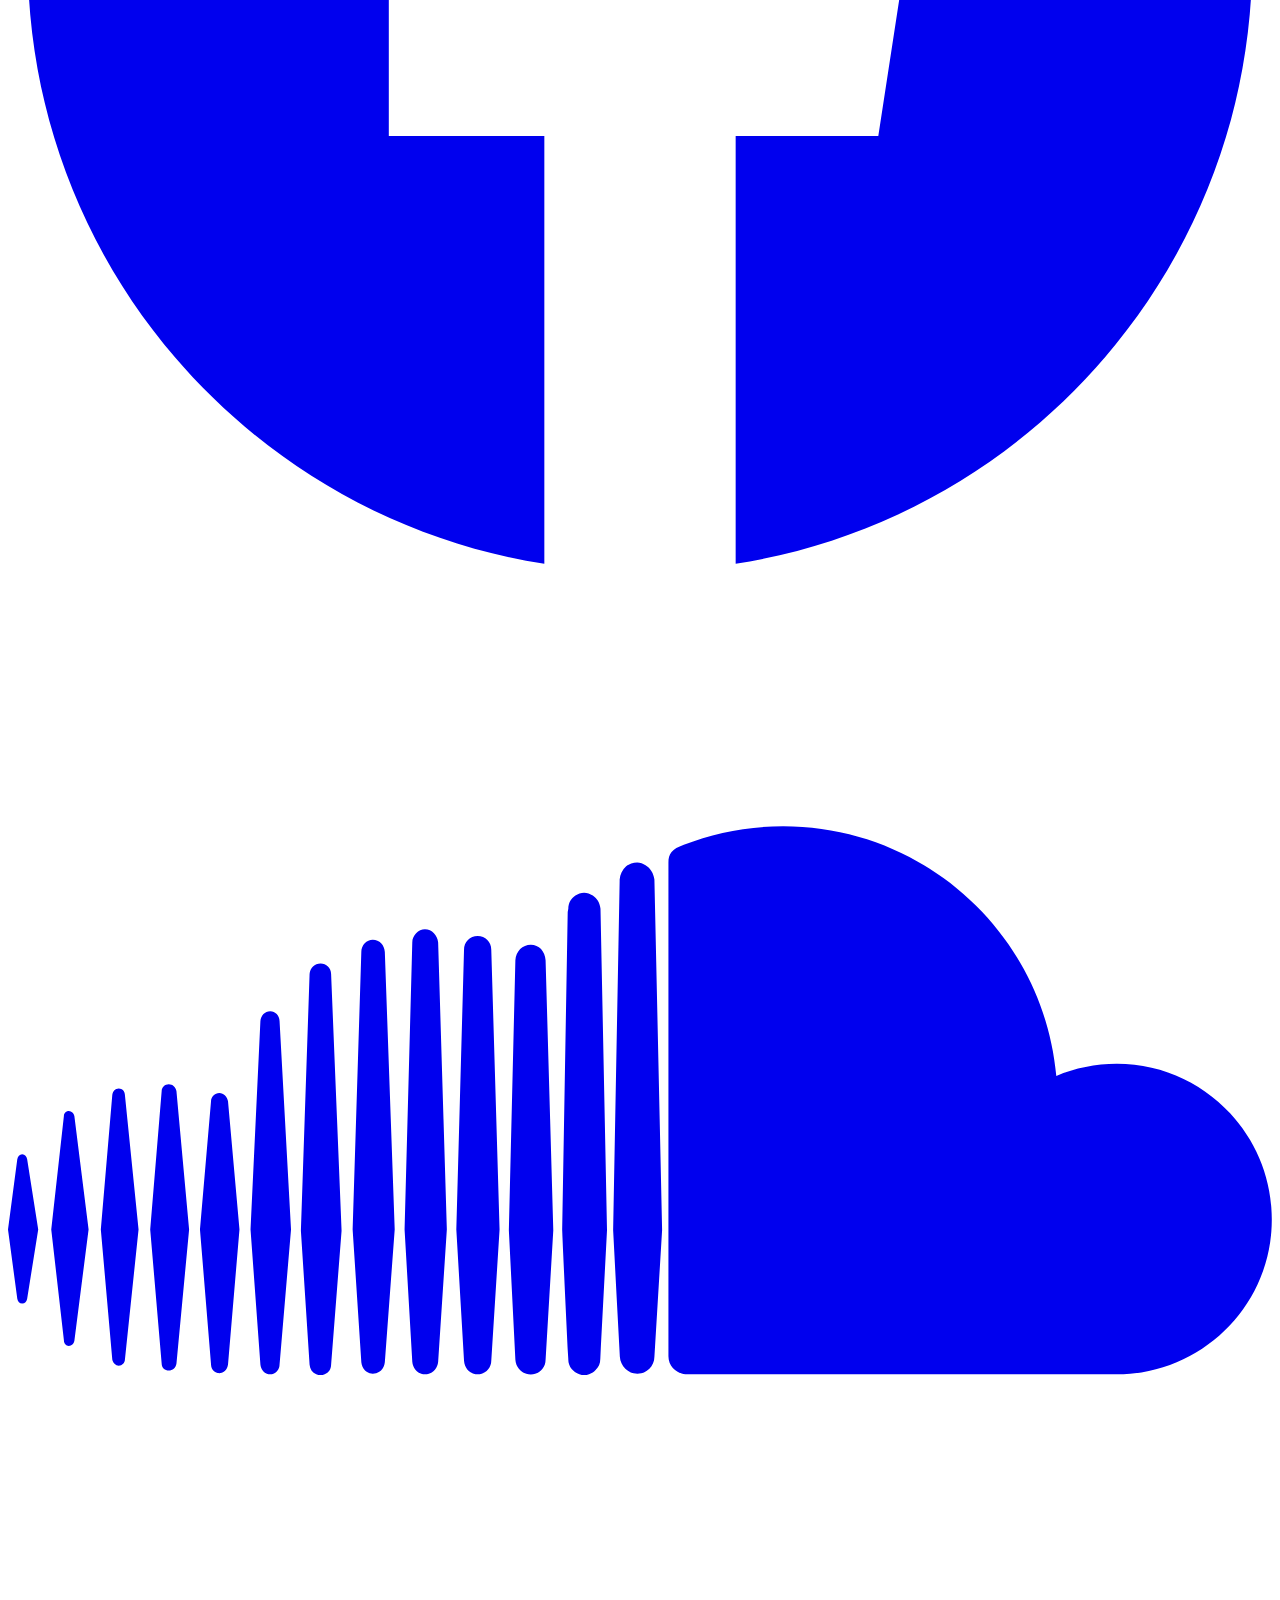
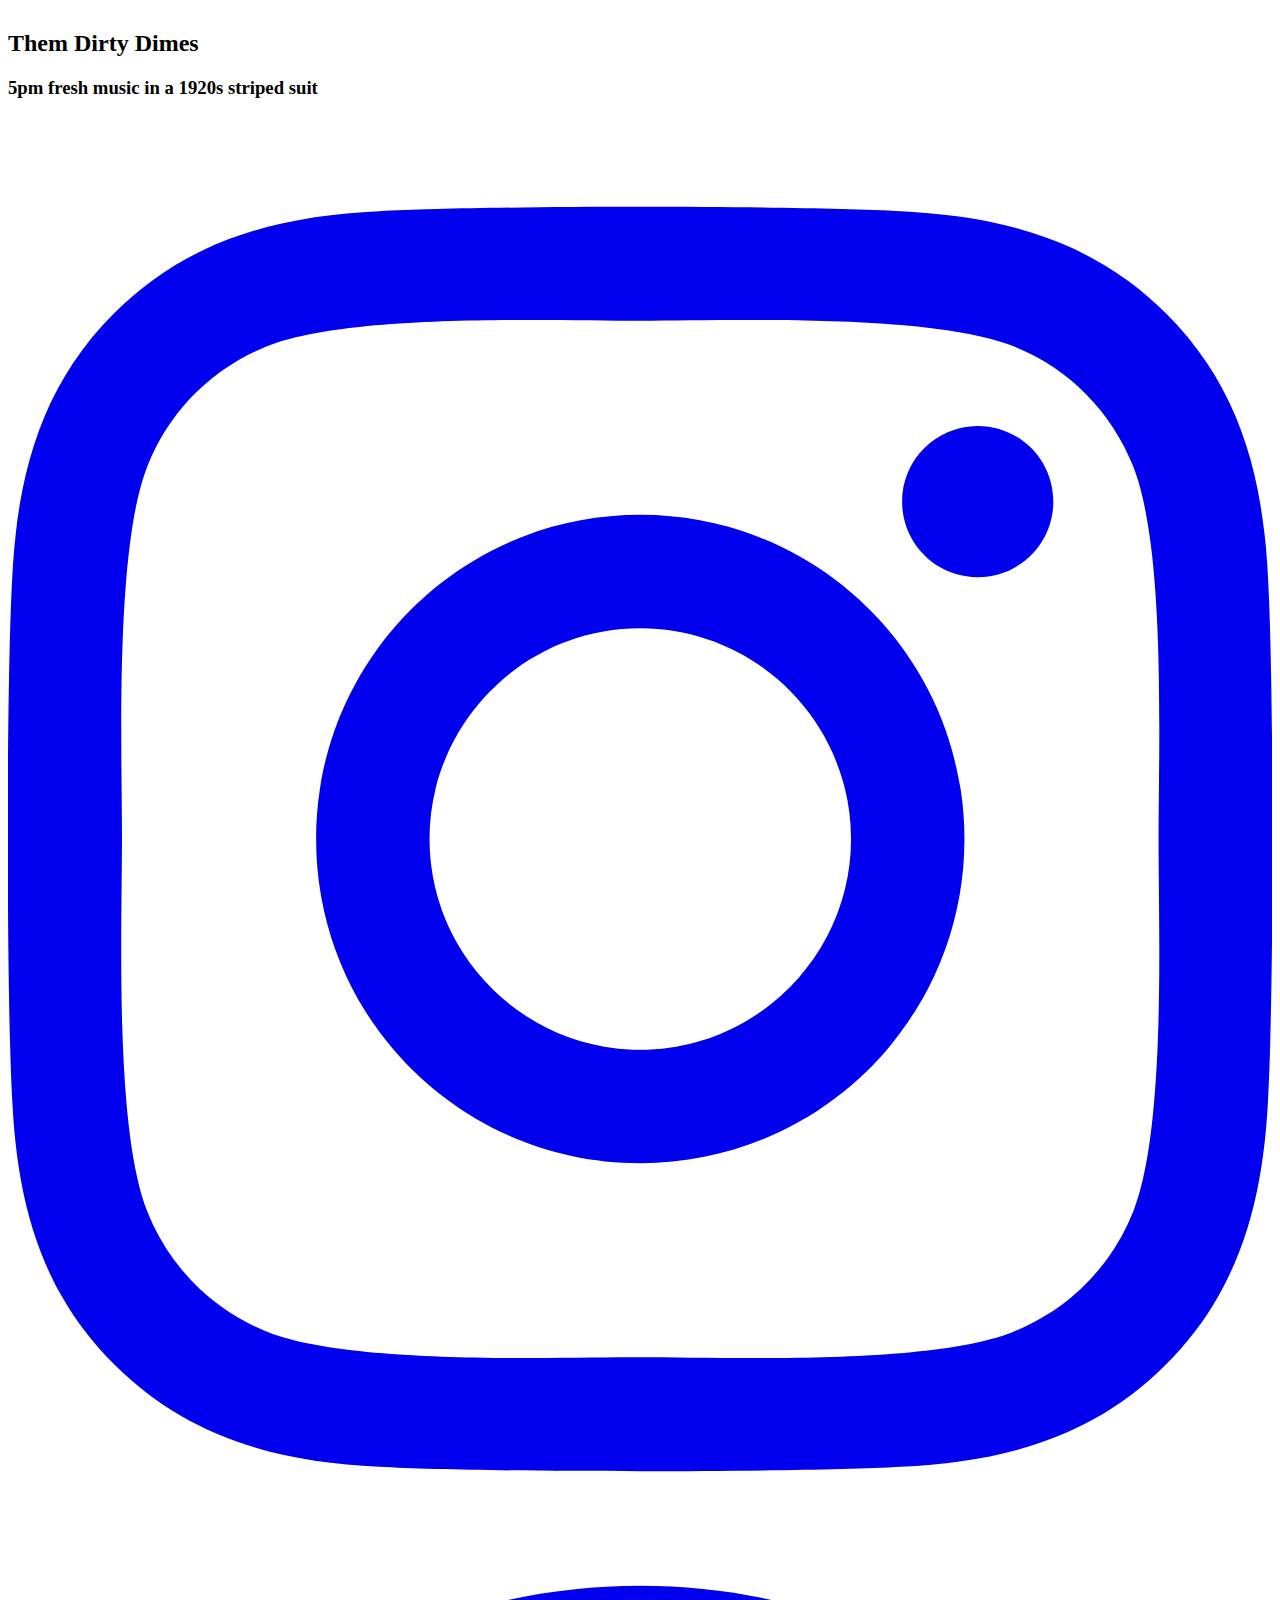
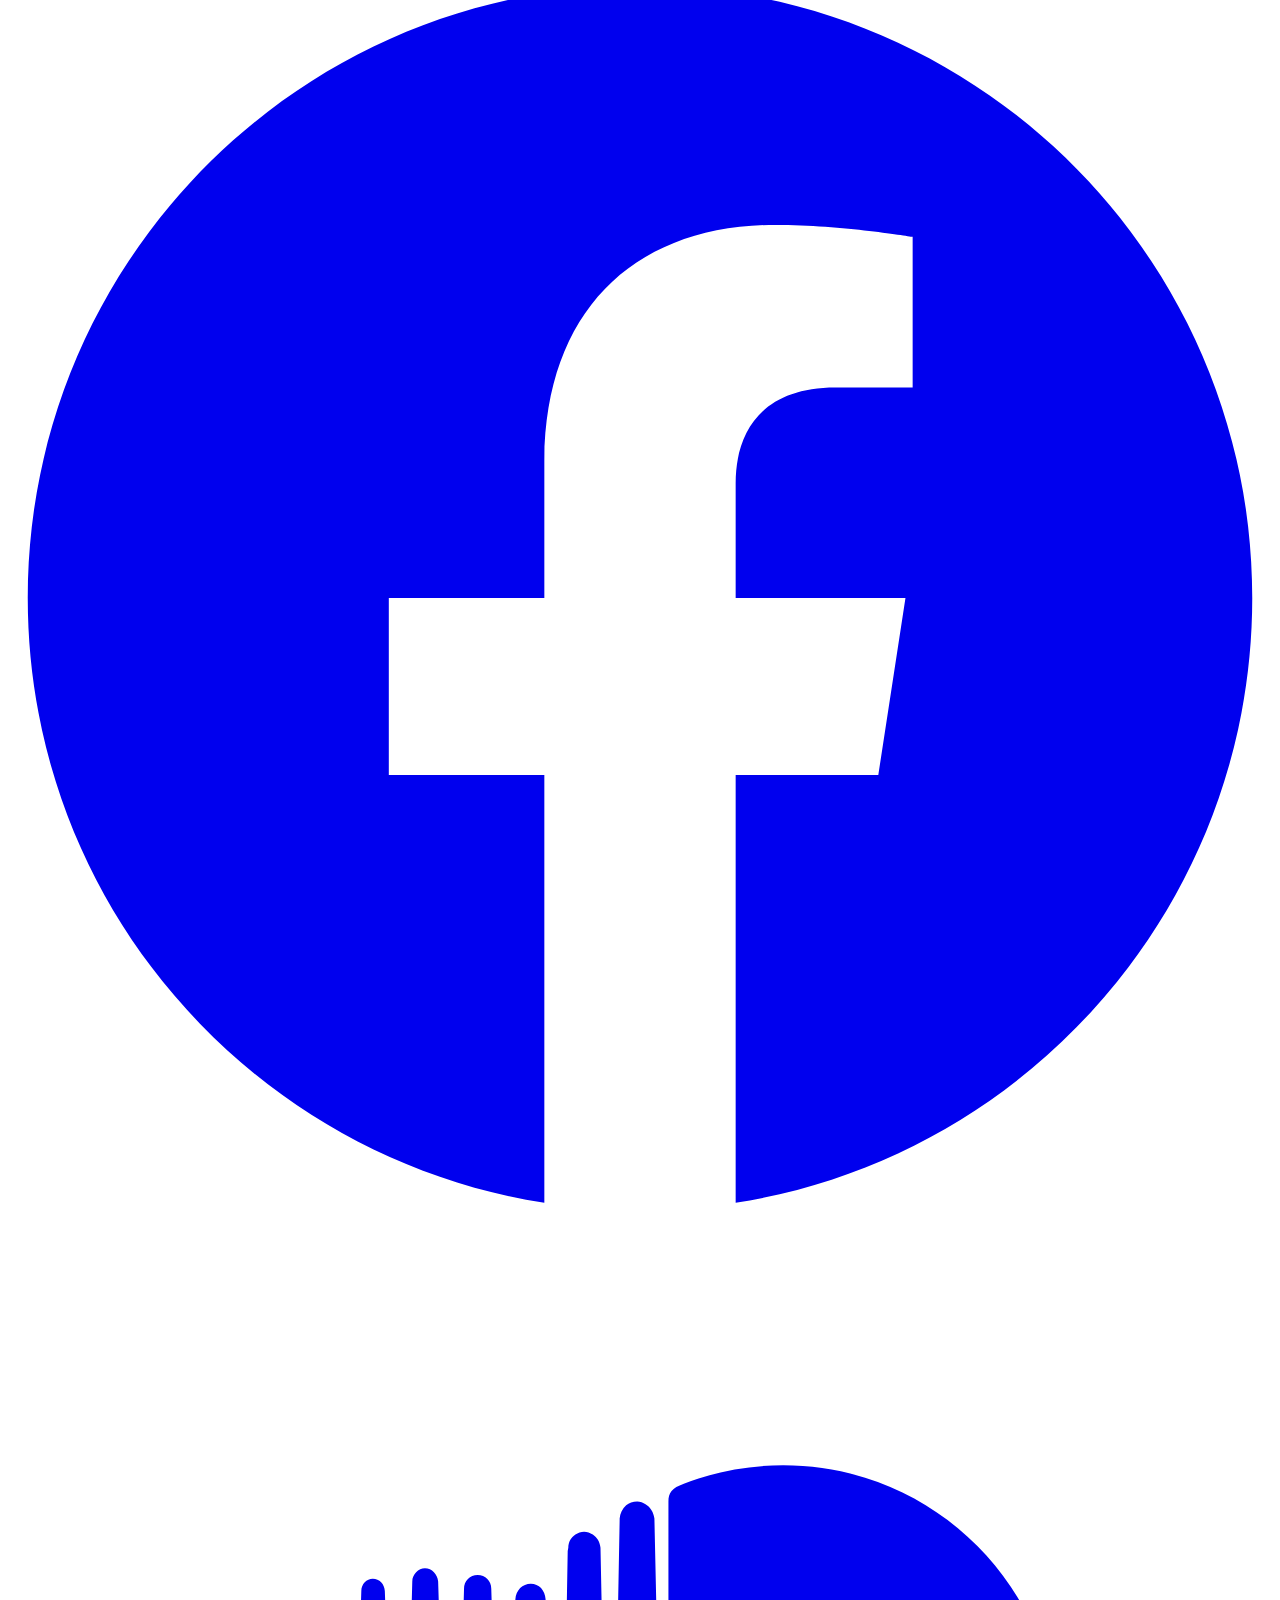
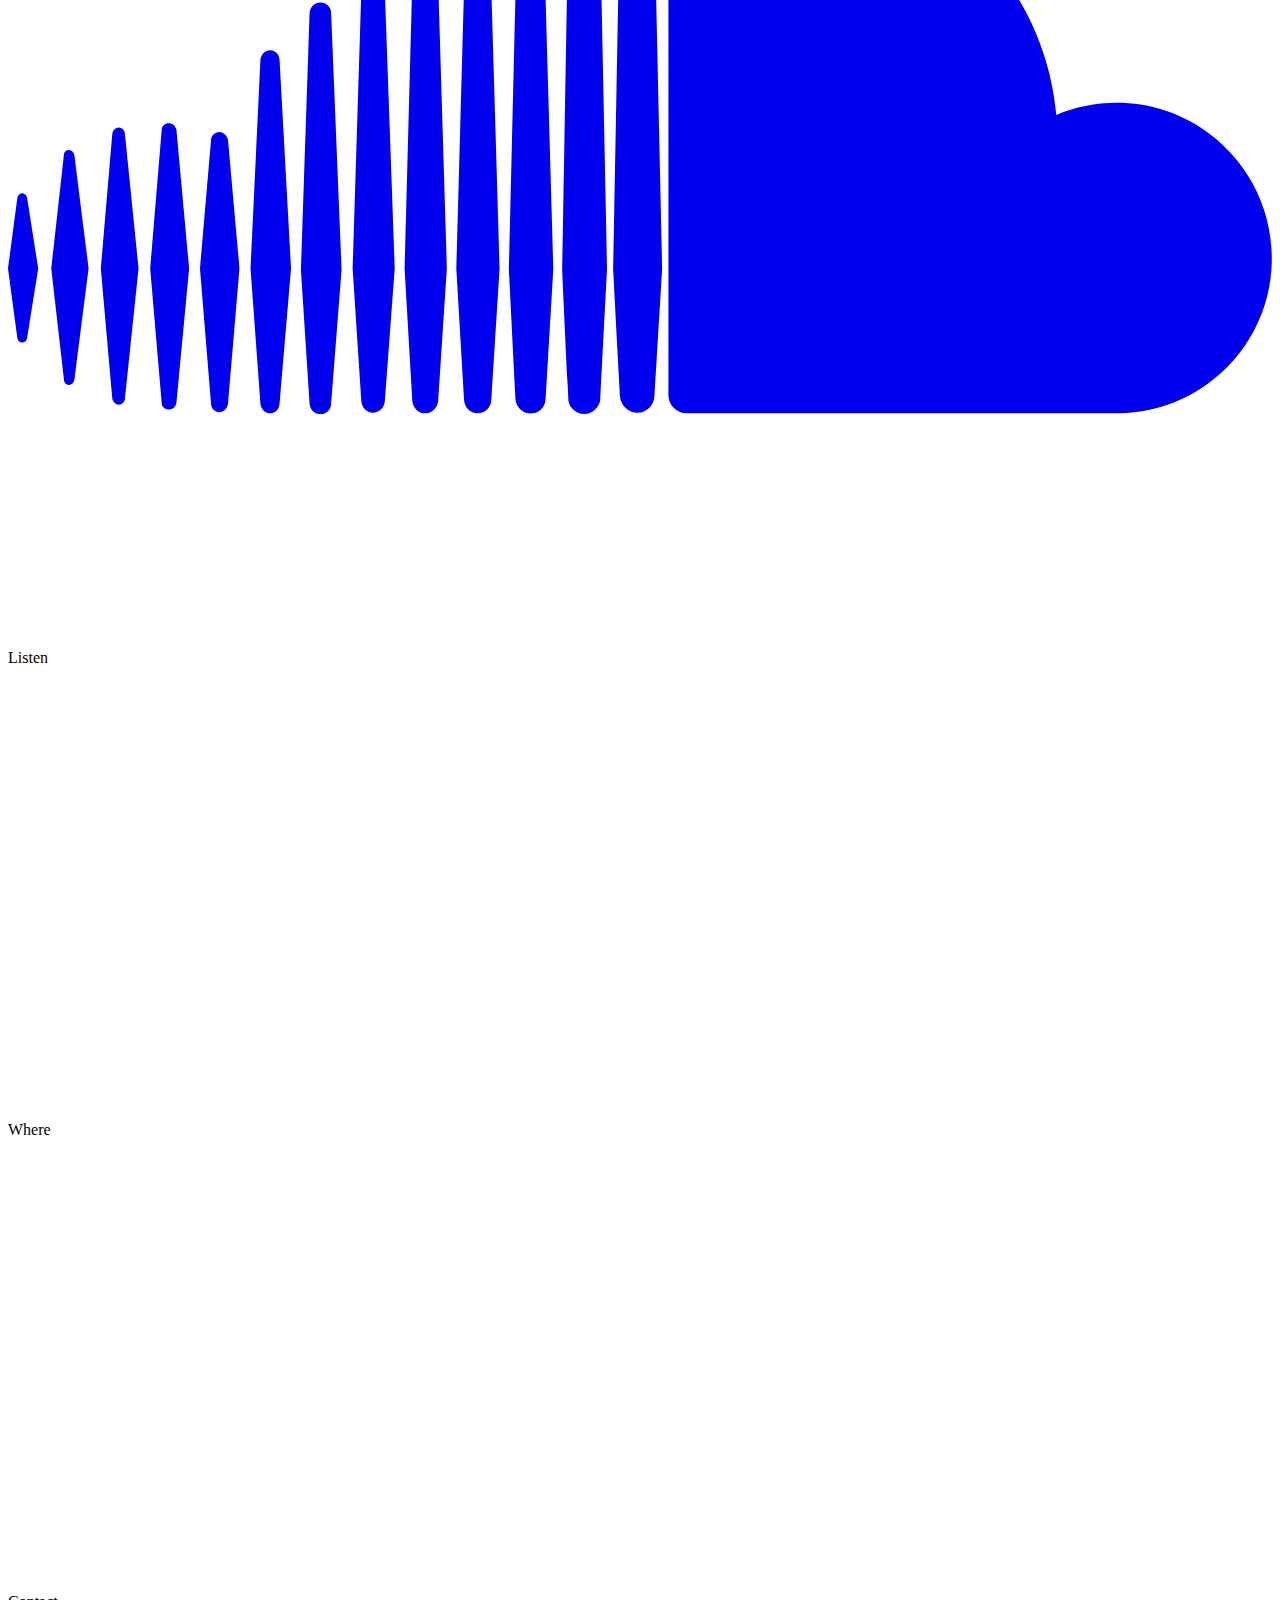
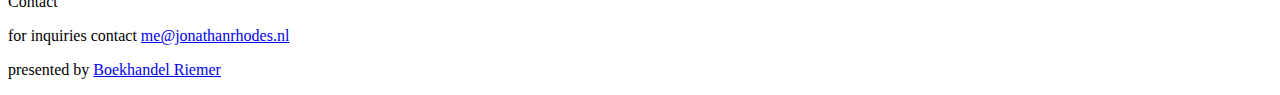
==== commit 960da193: "Publishing to gh-pages (publish.sh)" ====
--- a/index.html
+++ b/index.html
@@ -35,6 +35,13 @@
 
     <div class="section-logo">
 
+      <div class="logo-riemer-container">
+        <img class="logo-riemer" src="./LogoRiemer.svg"/>  
+        <p class="muted">
+          presents
+        </p>
+      </div>
+
       <div class="logo-container">
         <img class="logo" src="./LogoColorBlack.svg"/>  
       </div>
@@ -49,7 +56,10 @@
       The Roots & Blues Showcase
     </h1>
     <h3>
-      Saturday January 18th 2020 / Riemer Bookstore
+      <span class="muted">
+        Saturday January 18th 2020 / Boekhandel Riemer / 
+      </span>
+      <span class="accent">Free</span>
     </h3>
     
   </section>
@@ -160,6 +170,16 @@
 
   <section>
 
+    <div class="section-title secondary">
+      Where
+    </div>
+    
+    <iframe src="https://www.google.com/maps/embed?pb=!1m18!1m12!1m3!1d2388.7498964282145!2d6.562990551910041!3d53.222332591595055!2m3!1f0!2f0!3f0!3m2!1i1024!2i768!4f13.1!3m3!1m2!1s0x47c9cd5aec40d78b%3A0xebd7bb9aa224fa3d!2sBoekhandel%20Riemer!5e0!3m2!1snl!2snl!4v1575472029625!5m2!1snl!2snl" width="100%" height="450" frameborder="0" style="border:0;" allowfullscreen=""></iframe>
+
+  </section>
+
+  <section>
+
     <div class="section-title">
       Contact
     </div>
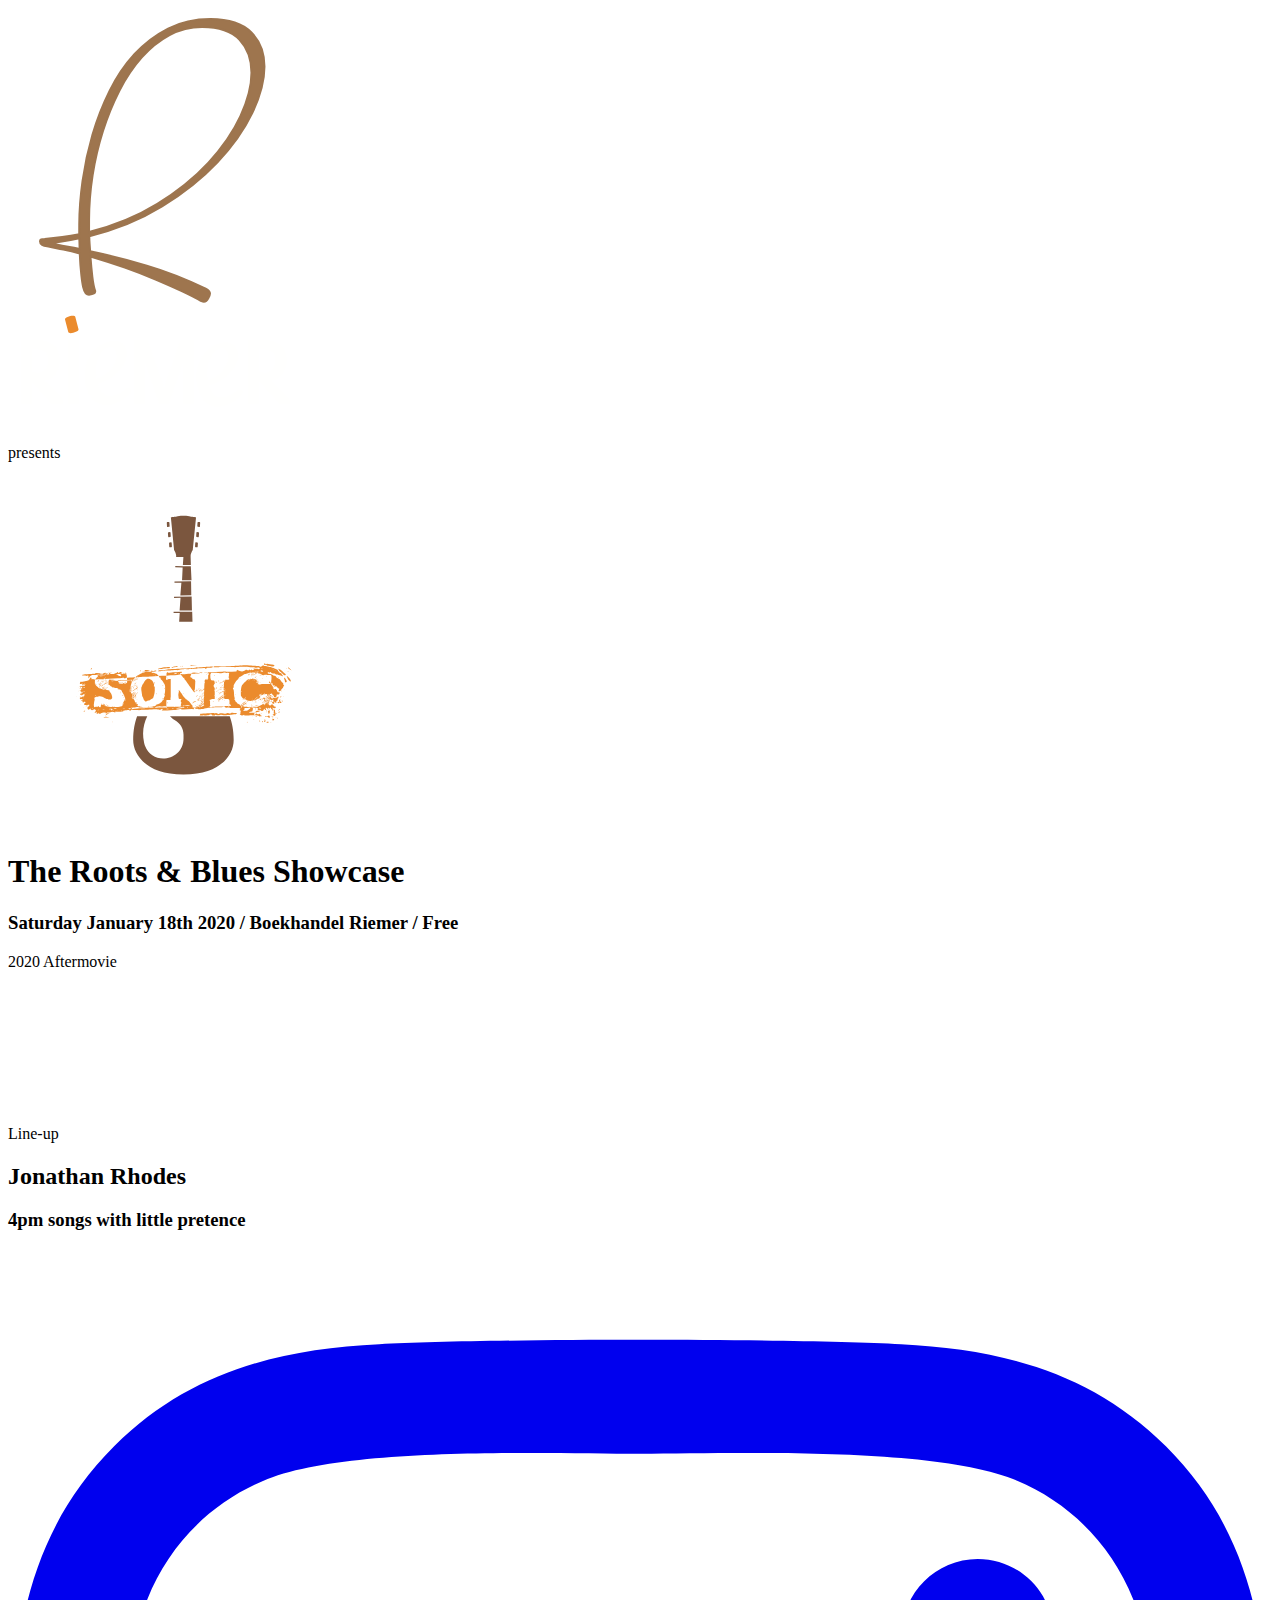
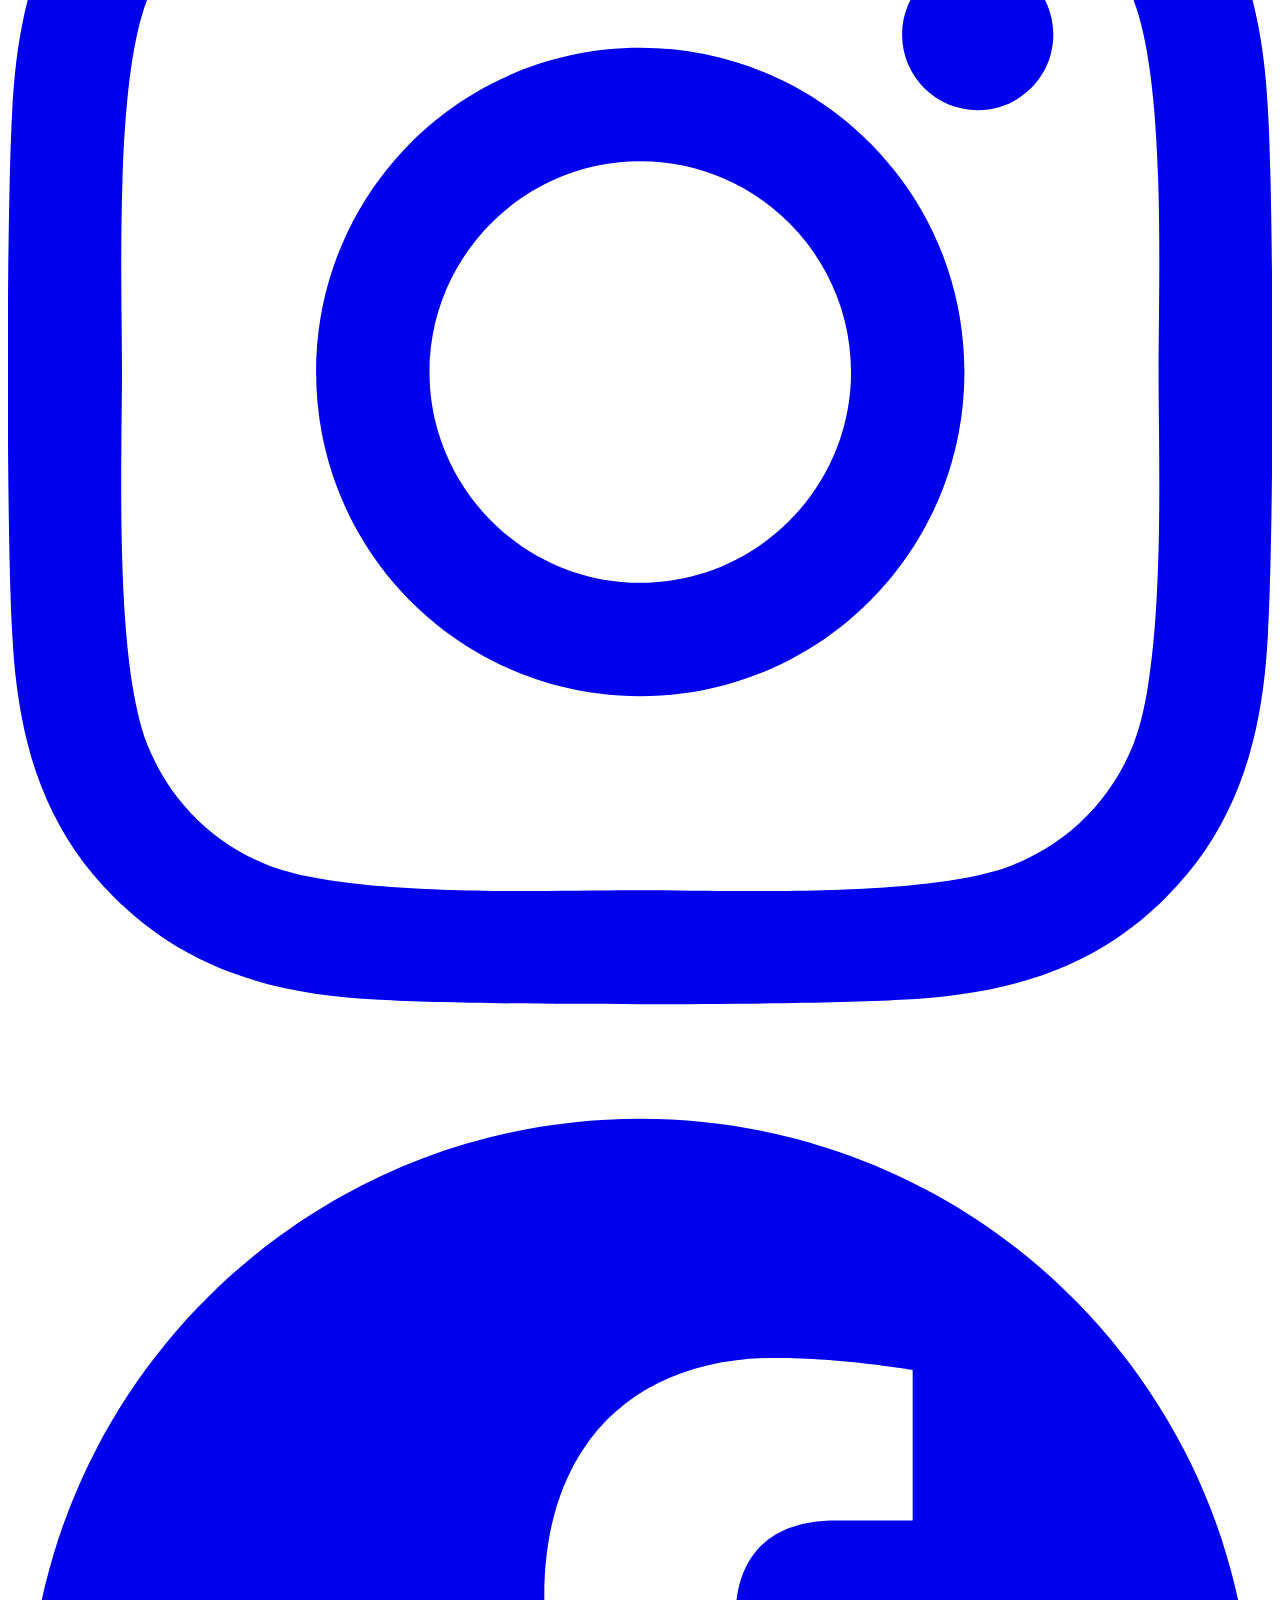
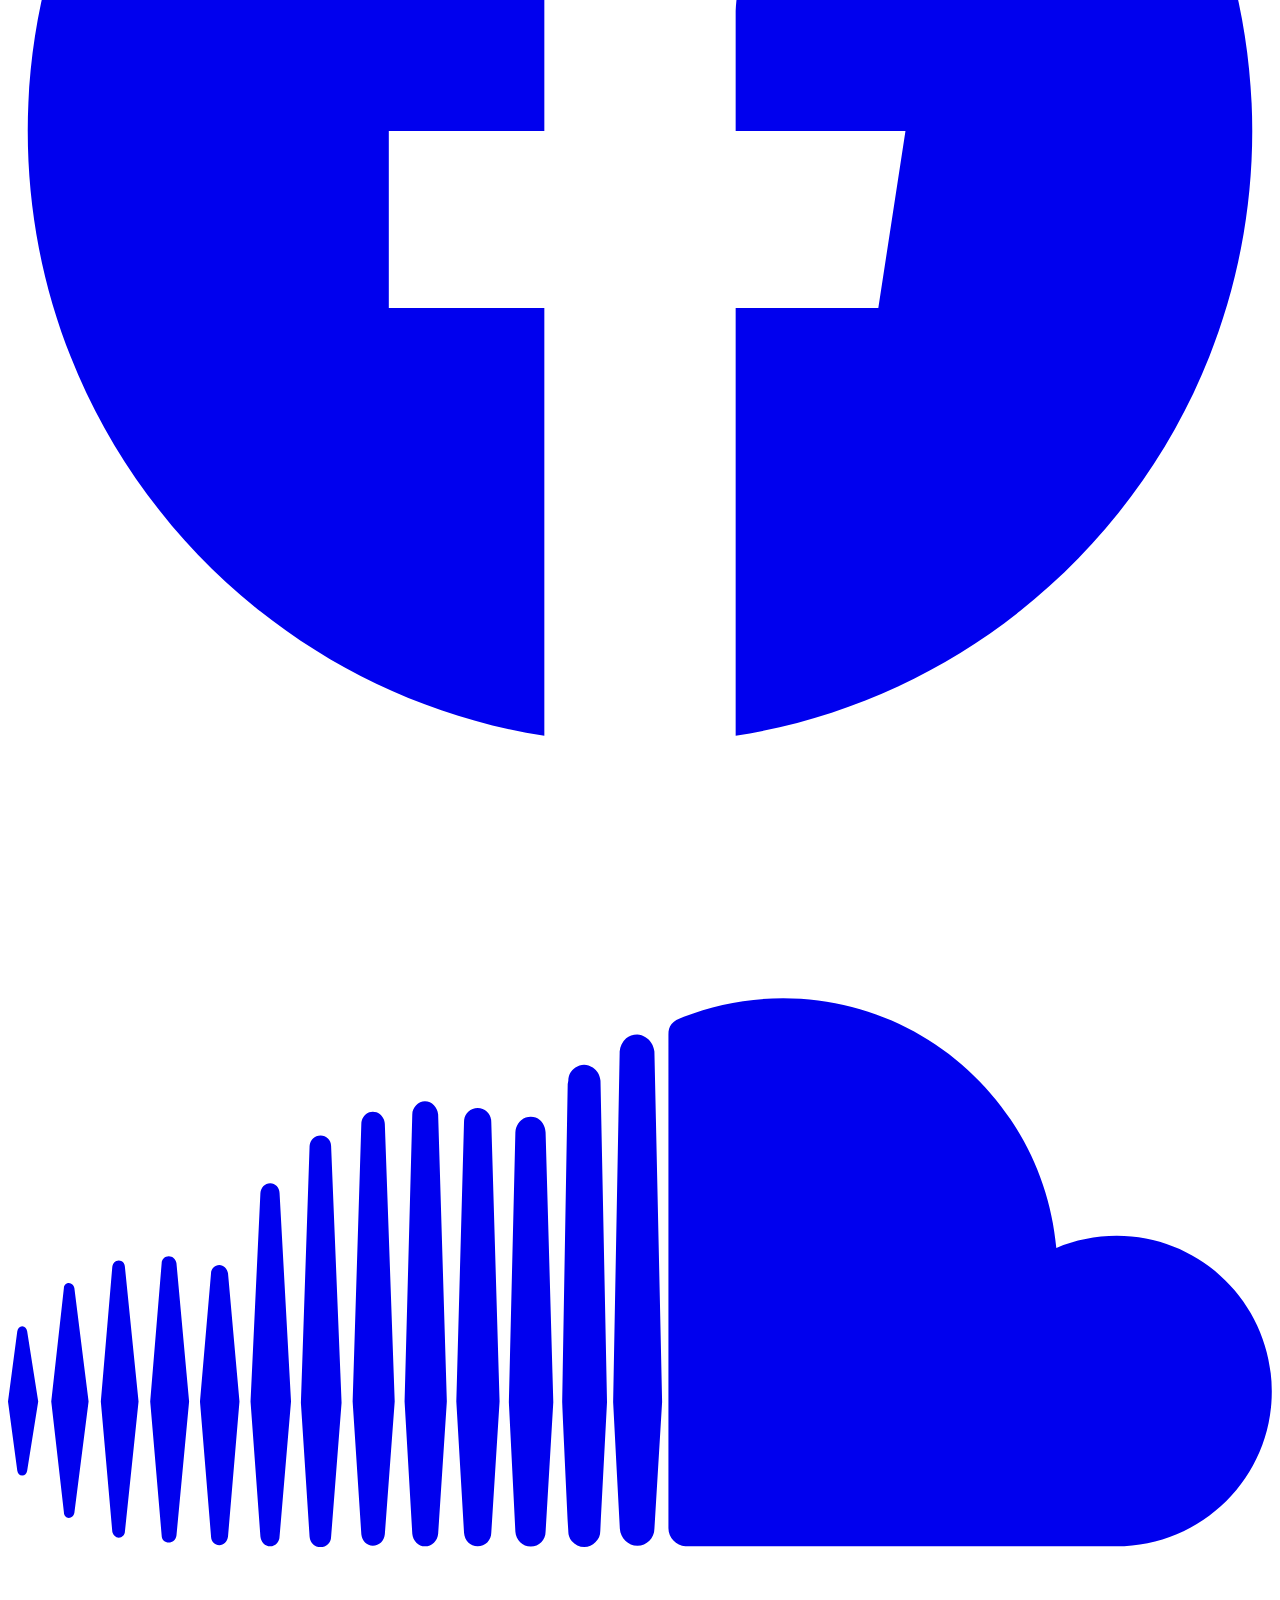
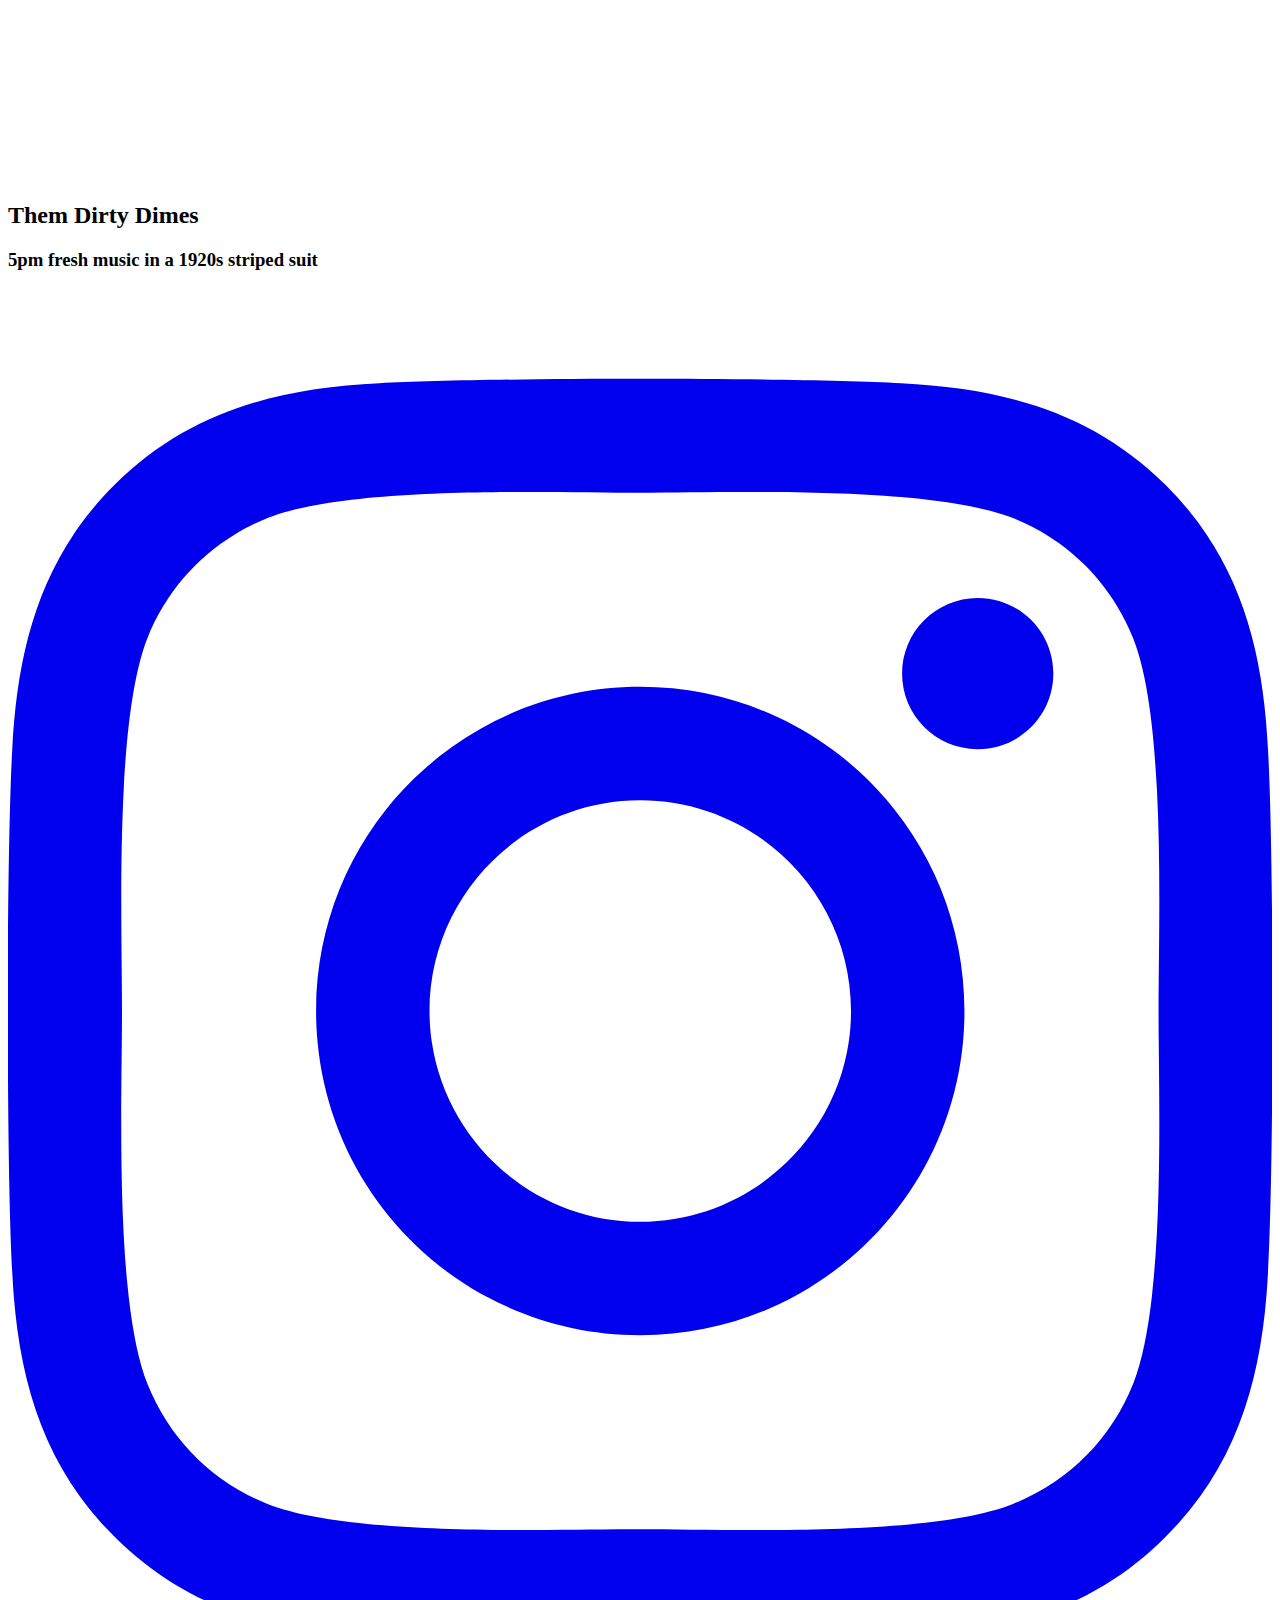
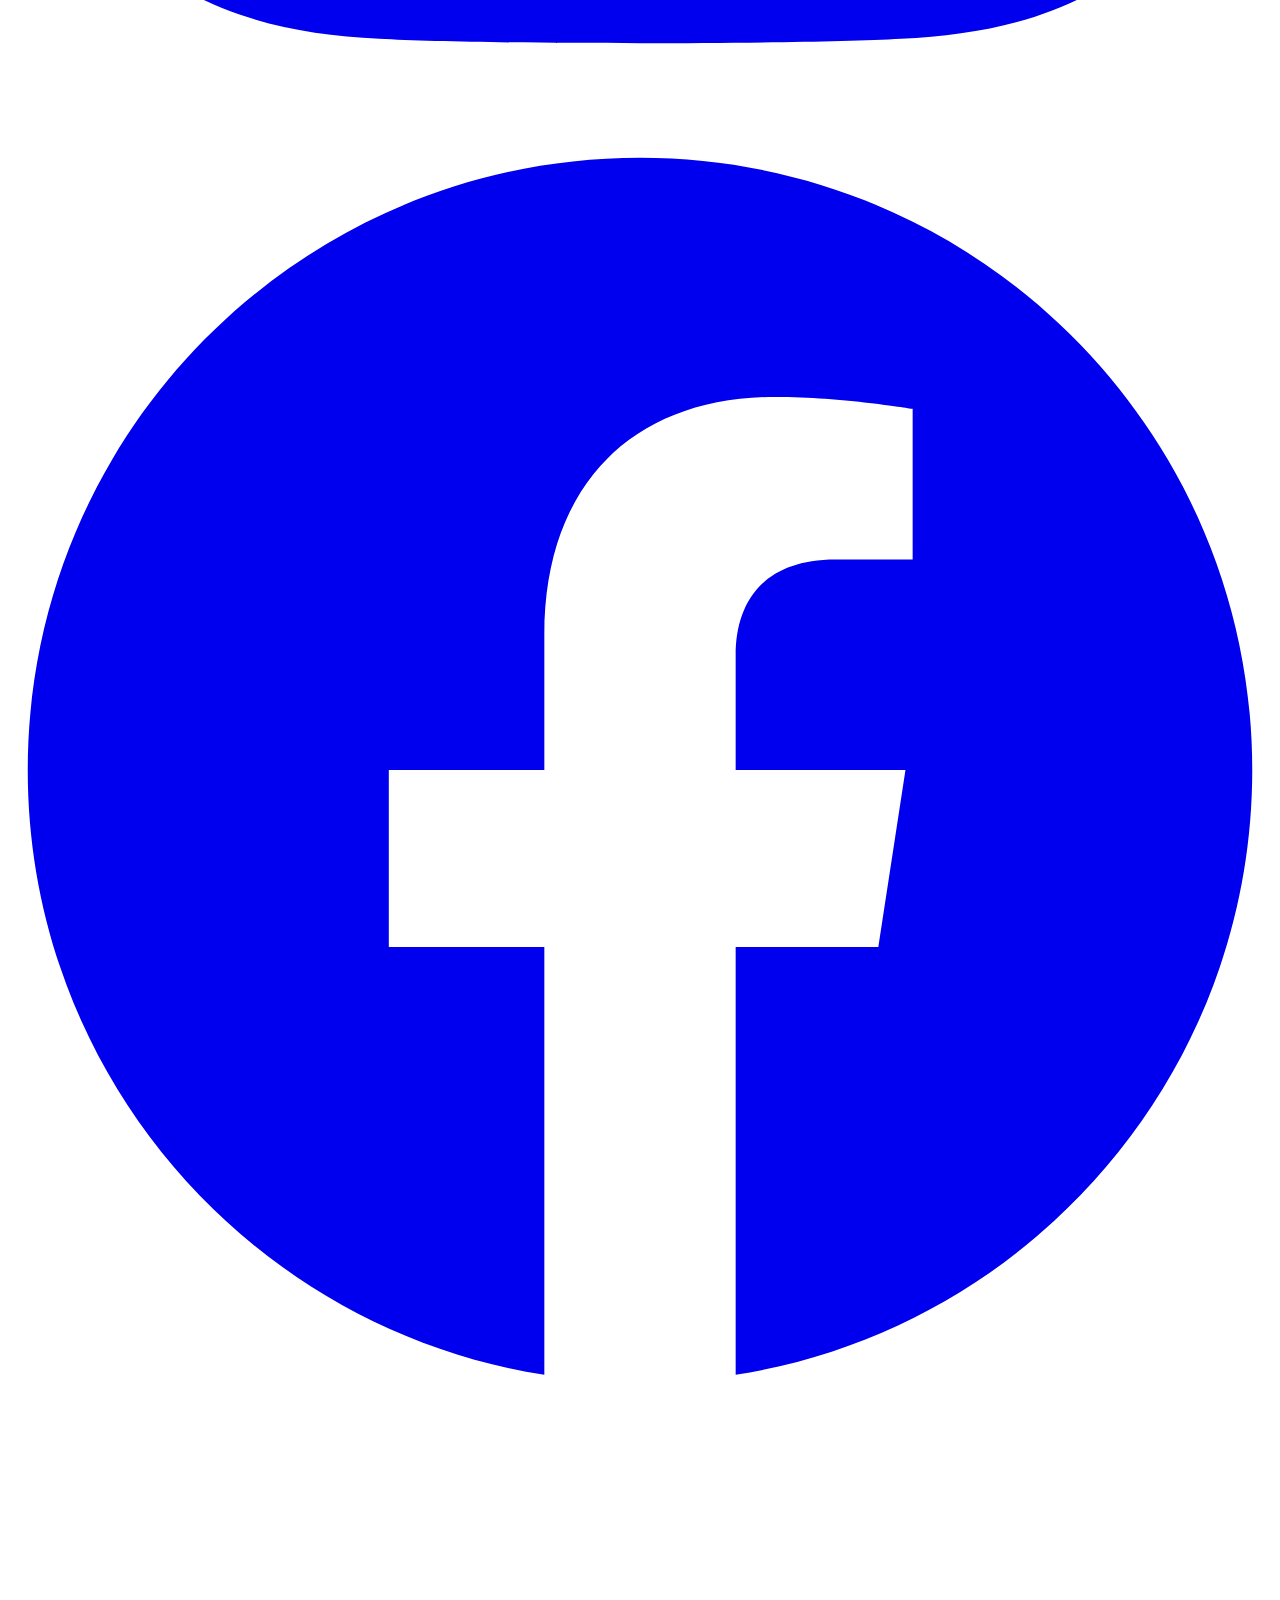
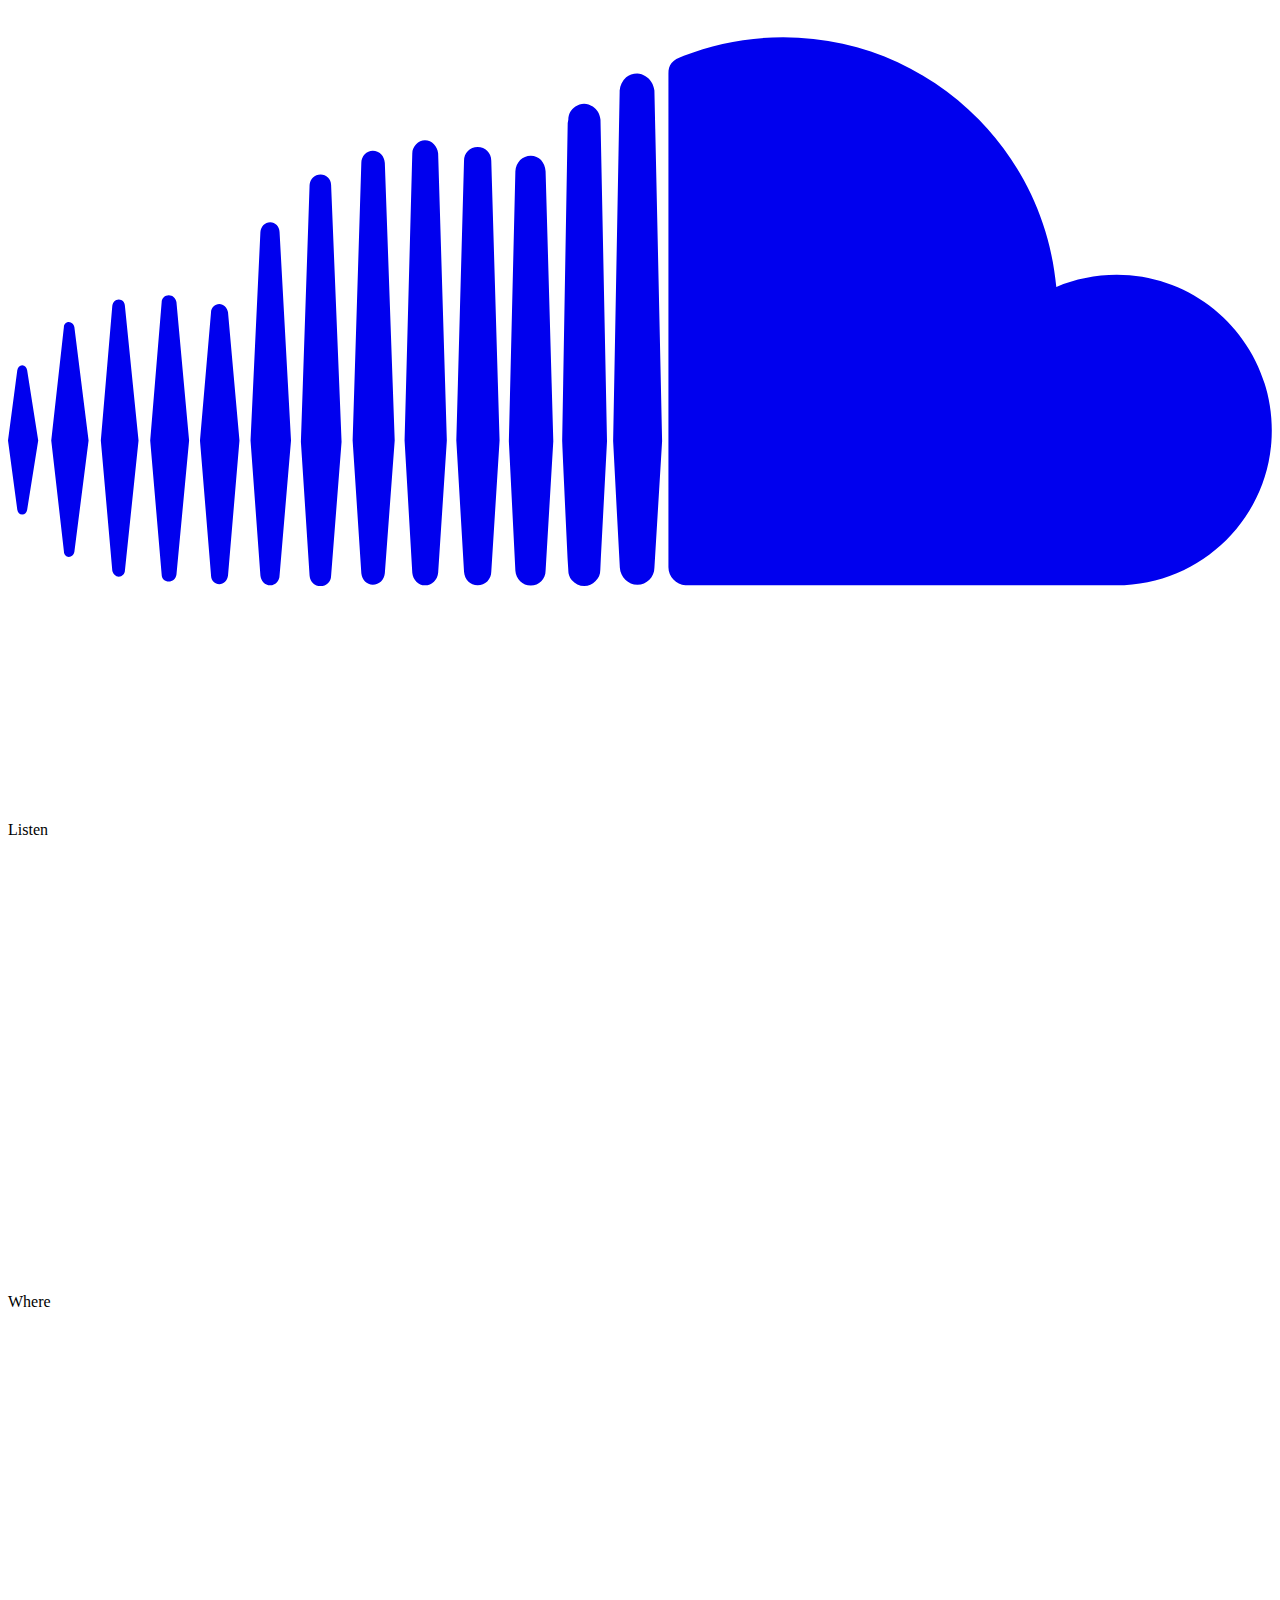
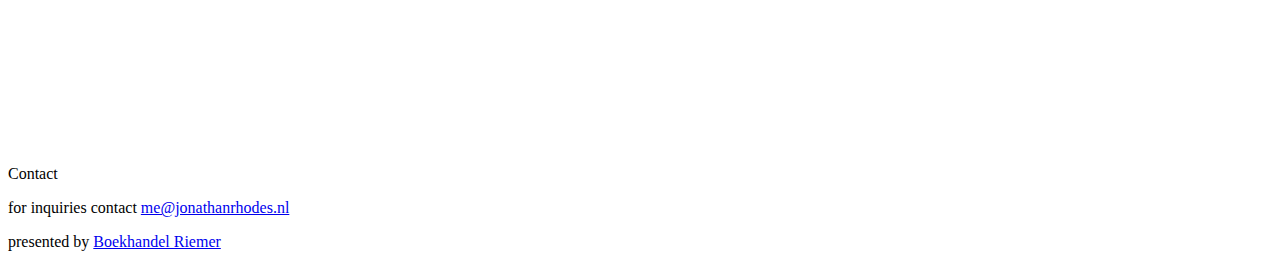
==== commit 000d4404: "Publishing to gh-pages (publish.sh)" ====
--- a/index.html
+++ b/index.html
@@ -1,6 +1,6 @@
 <!DOCTYPE html>
 <html><head>
-	<meta name="generator" content="Hugo 0.59.1" />
+	<meta name="generator" content="Hugo 0.79.0" />
     <title>RootsSonic</title>
     
     
@@ -62,6 +62,26 @@
       <span class="accent">Free</span>
     </h3>
     
+  </section>
+
+  <section>
+
+    <div class="section-title secondary">
+      2020 Aftermovie
+    </div>
+
+
+    <div class="youtube-container huge">
+      <iframe
+        width="100%"
+        height="100%"
+        src="https://www.youtube-nocookie.com/embed/C-h6tjp-Q88"
+        frameborder="0"
+        allow="accelerometer; encrypted-media; gyroscope; picture-in-picture"
+        allowfullscreen
+        ></iframe>
+    </div> 
+
   </section>
 
   <section>
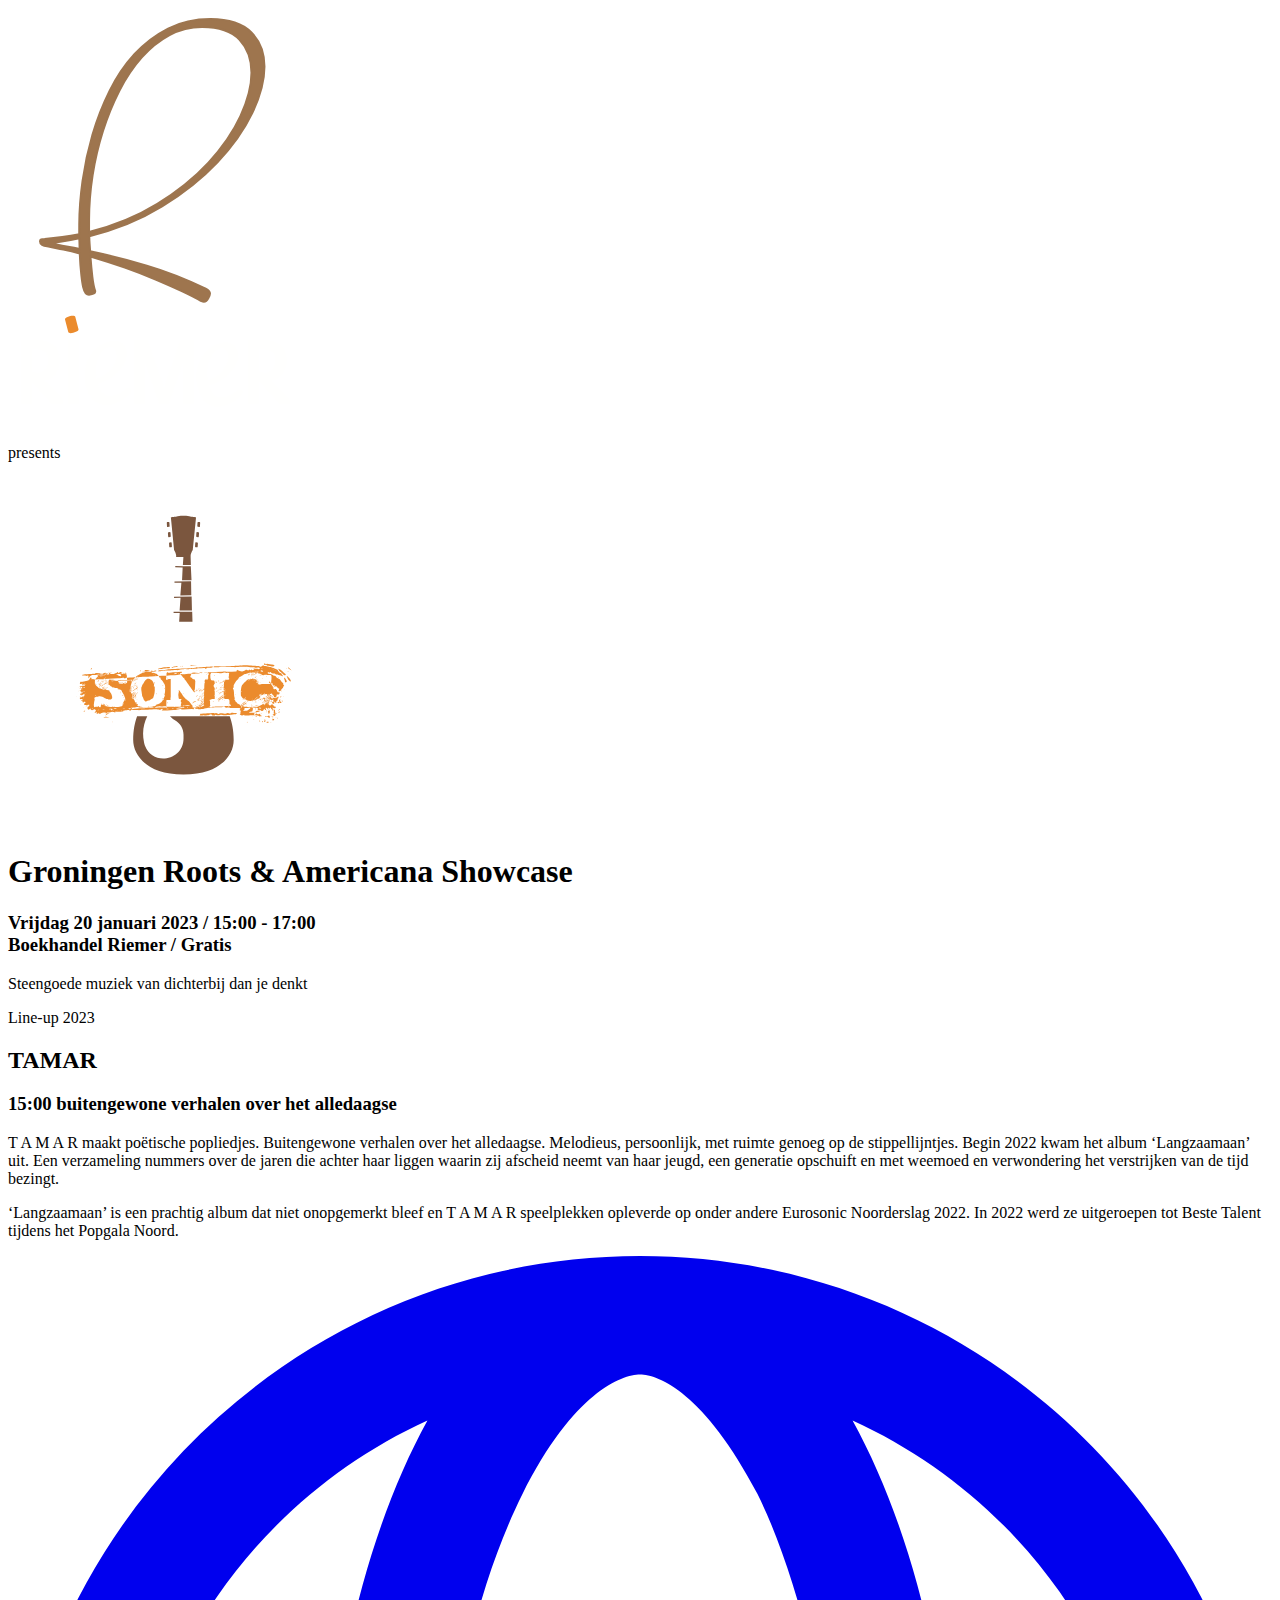
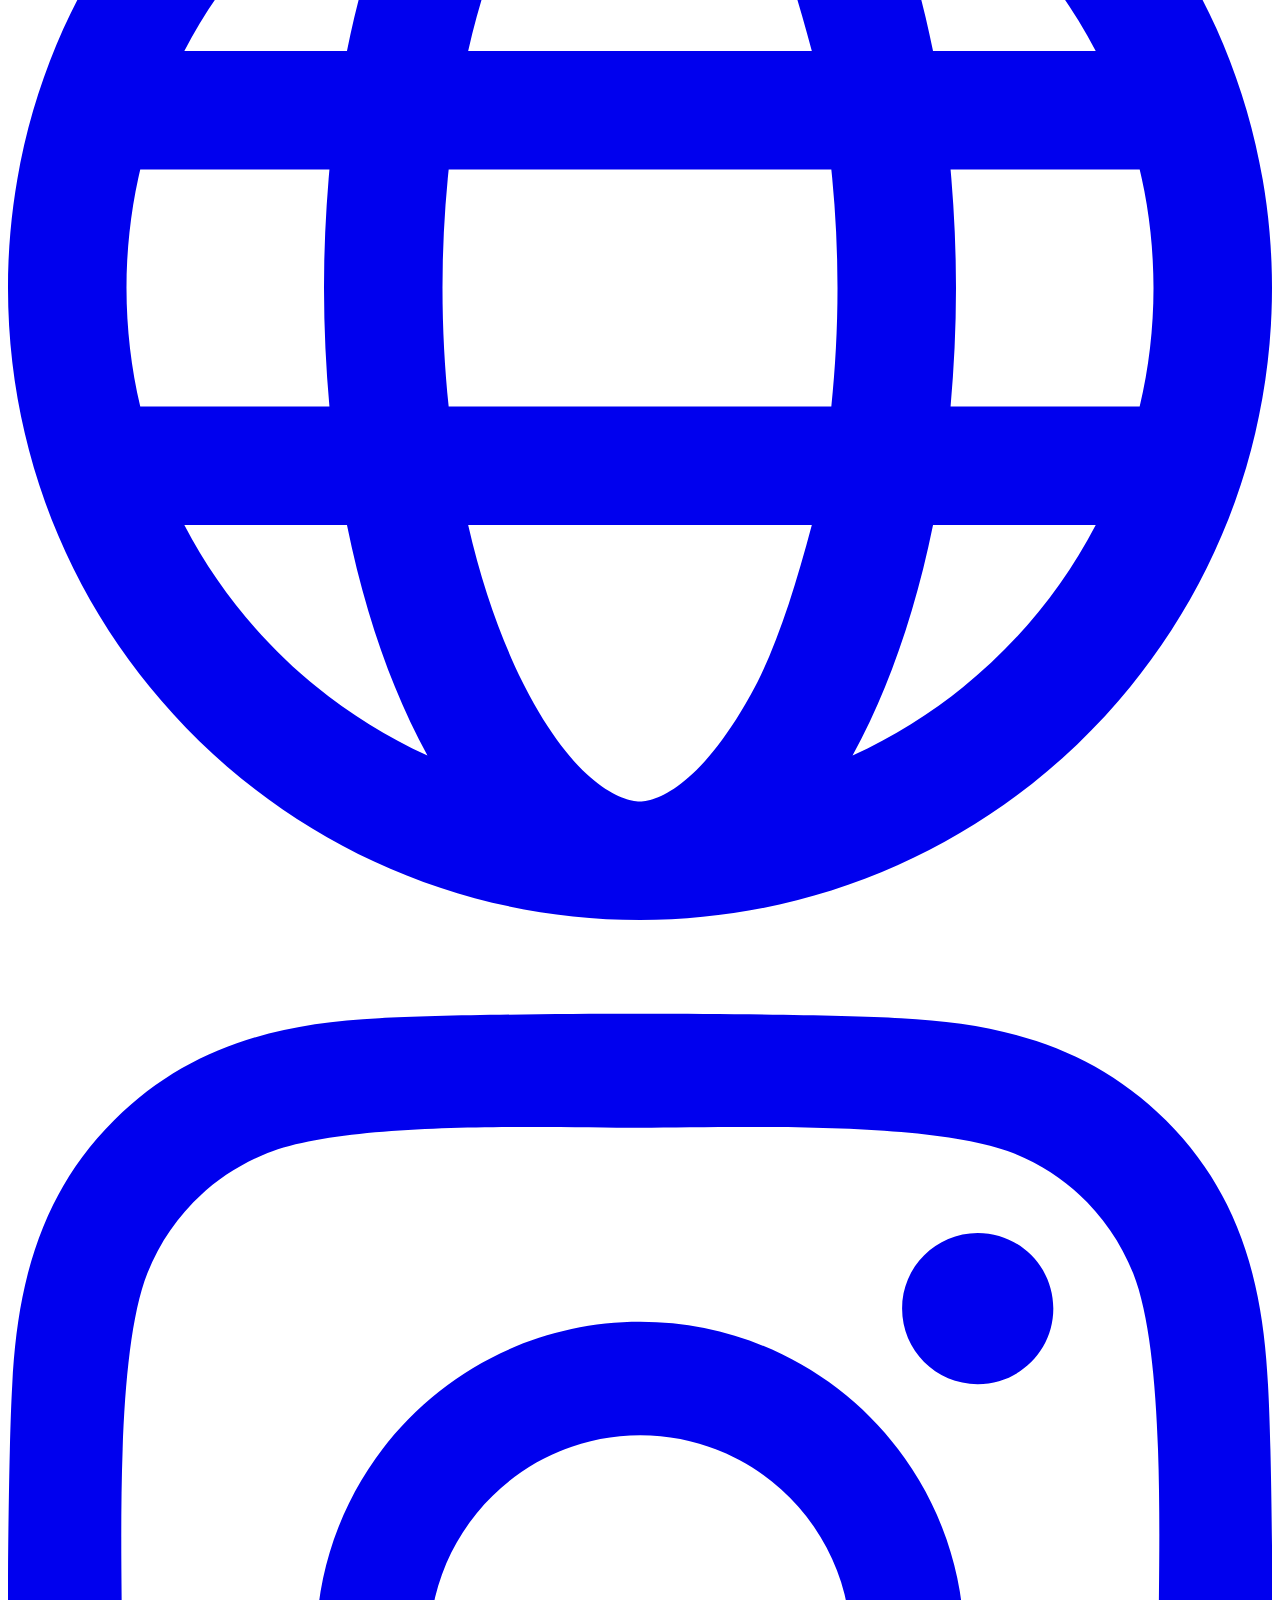
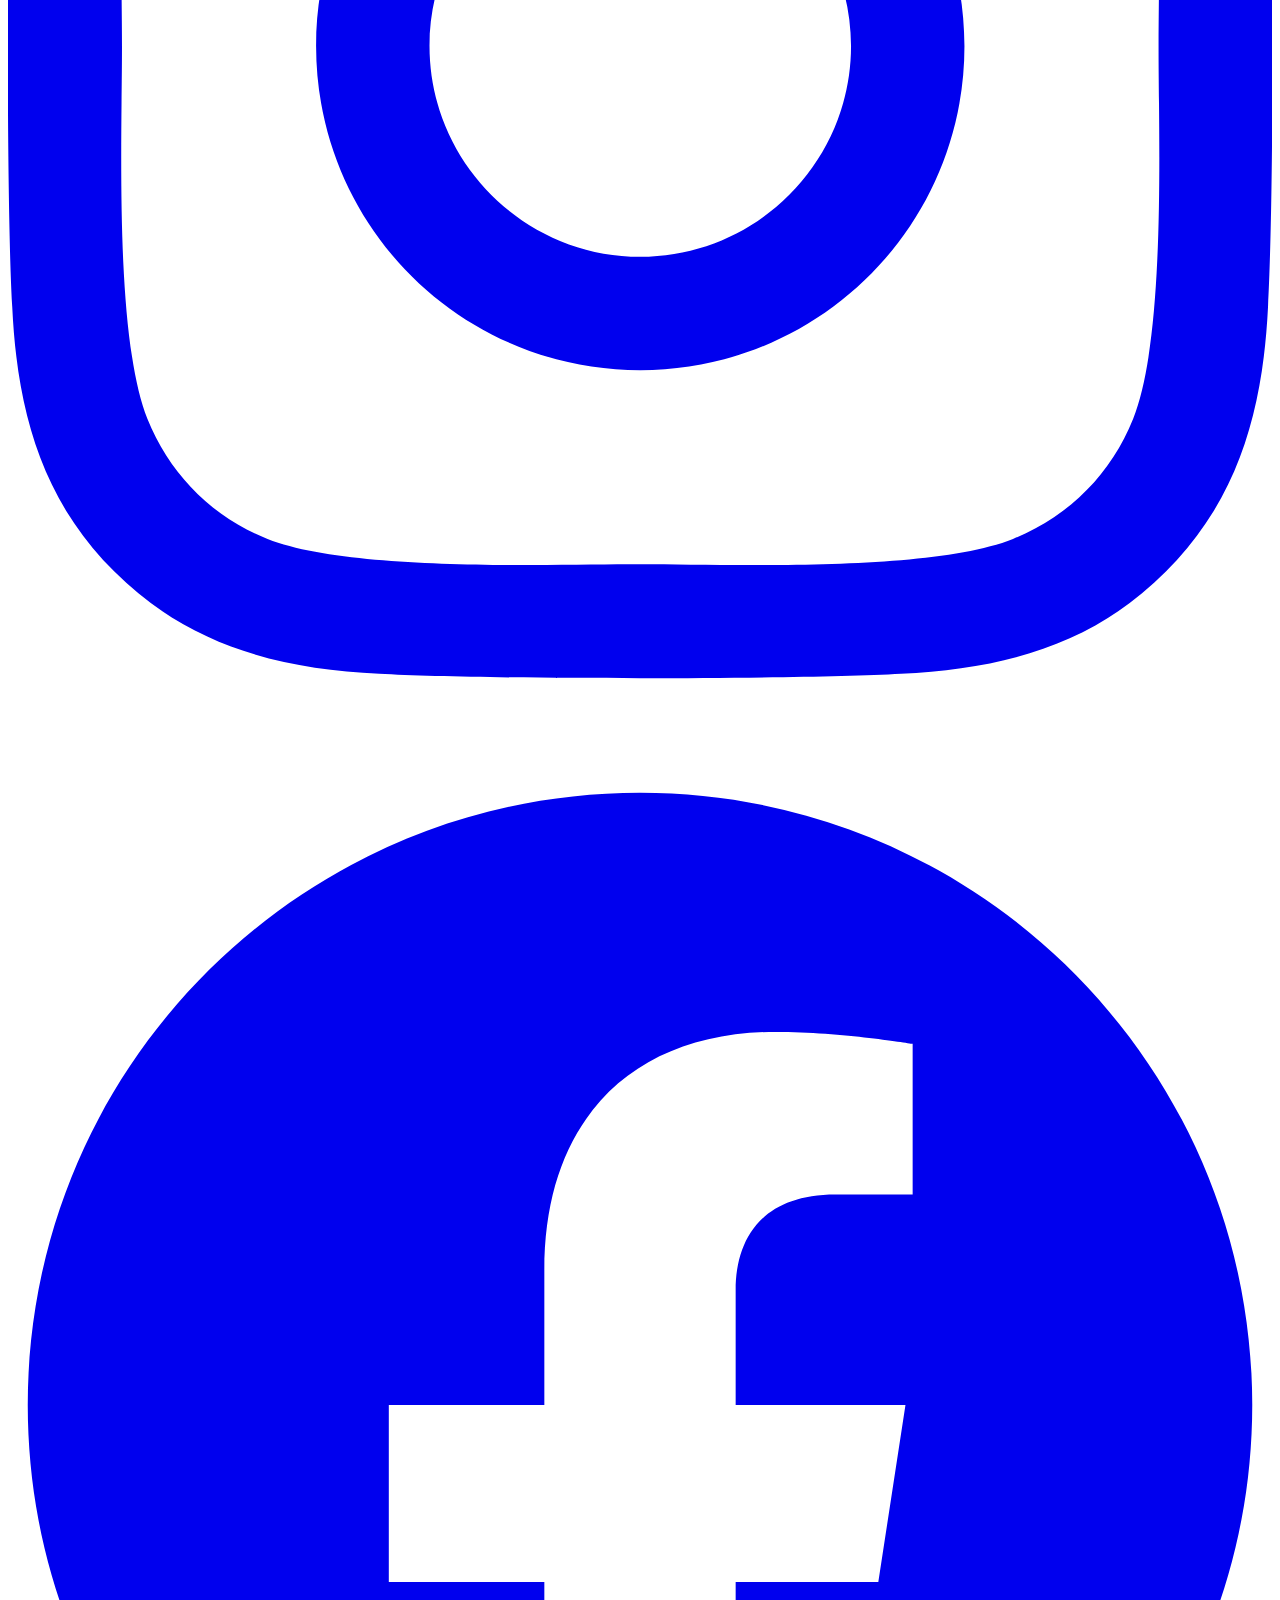
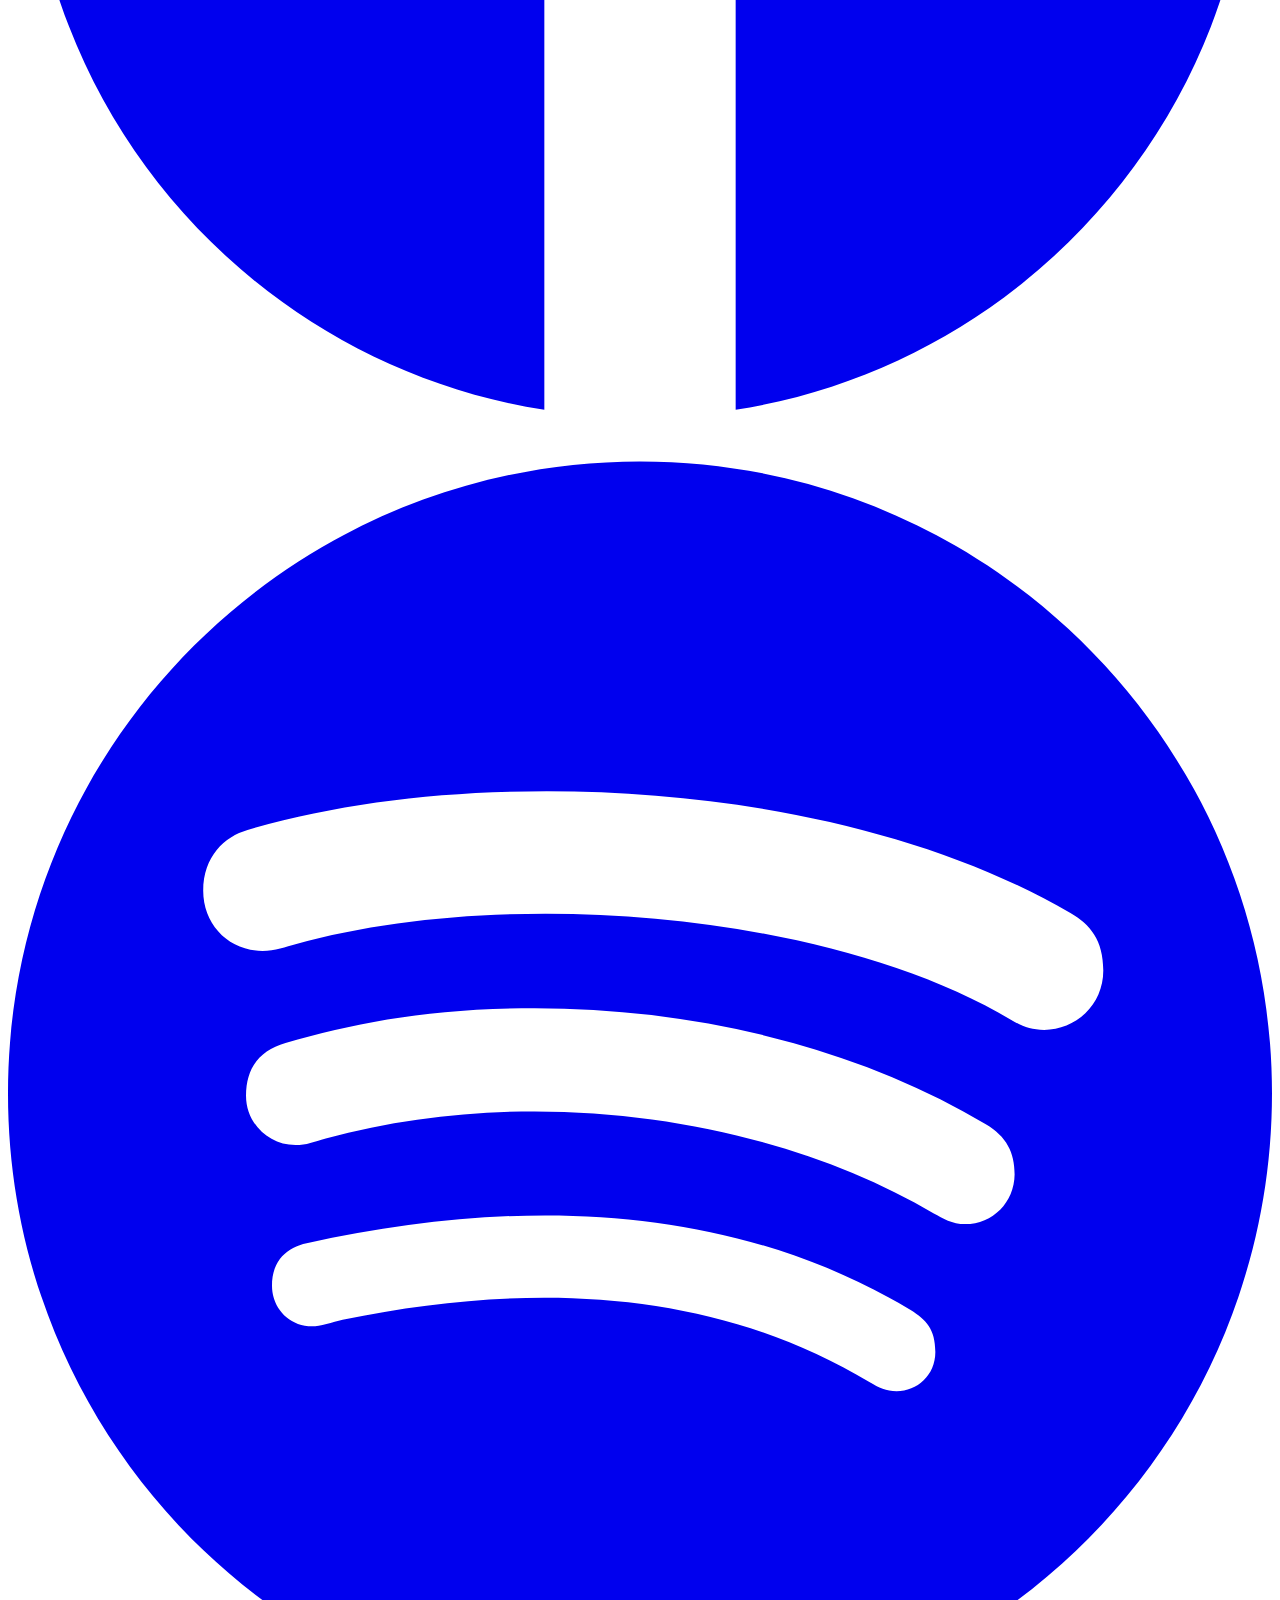
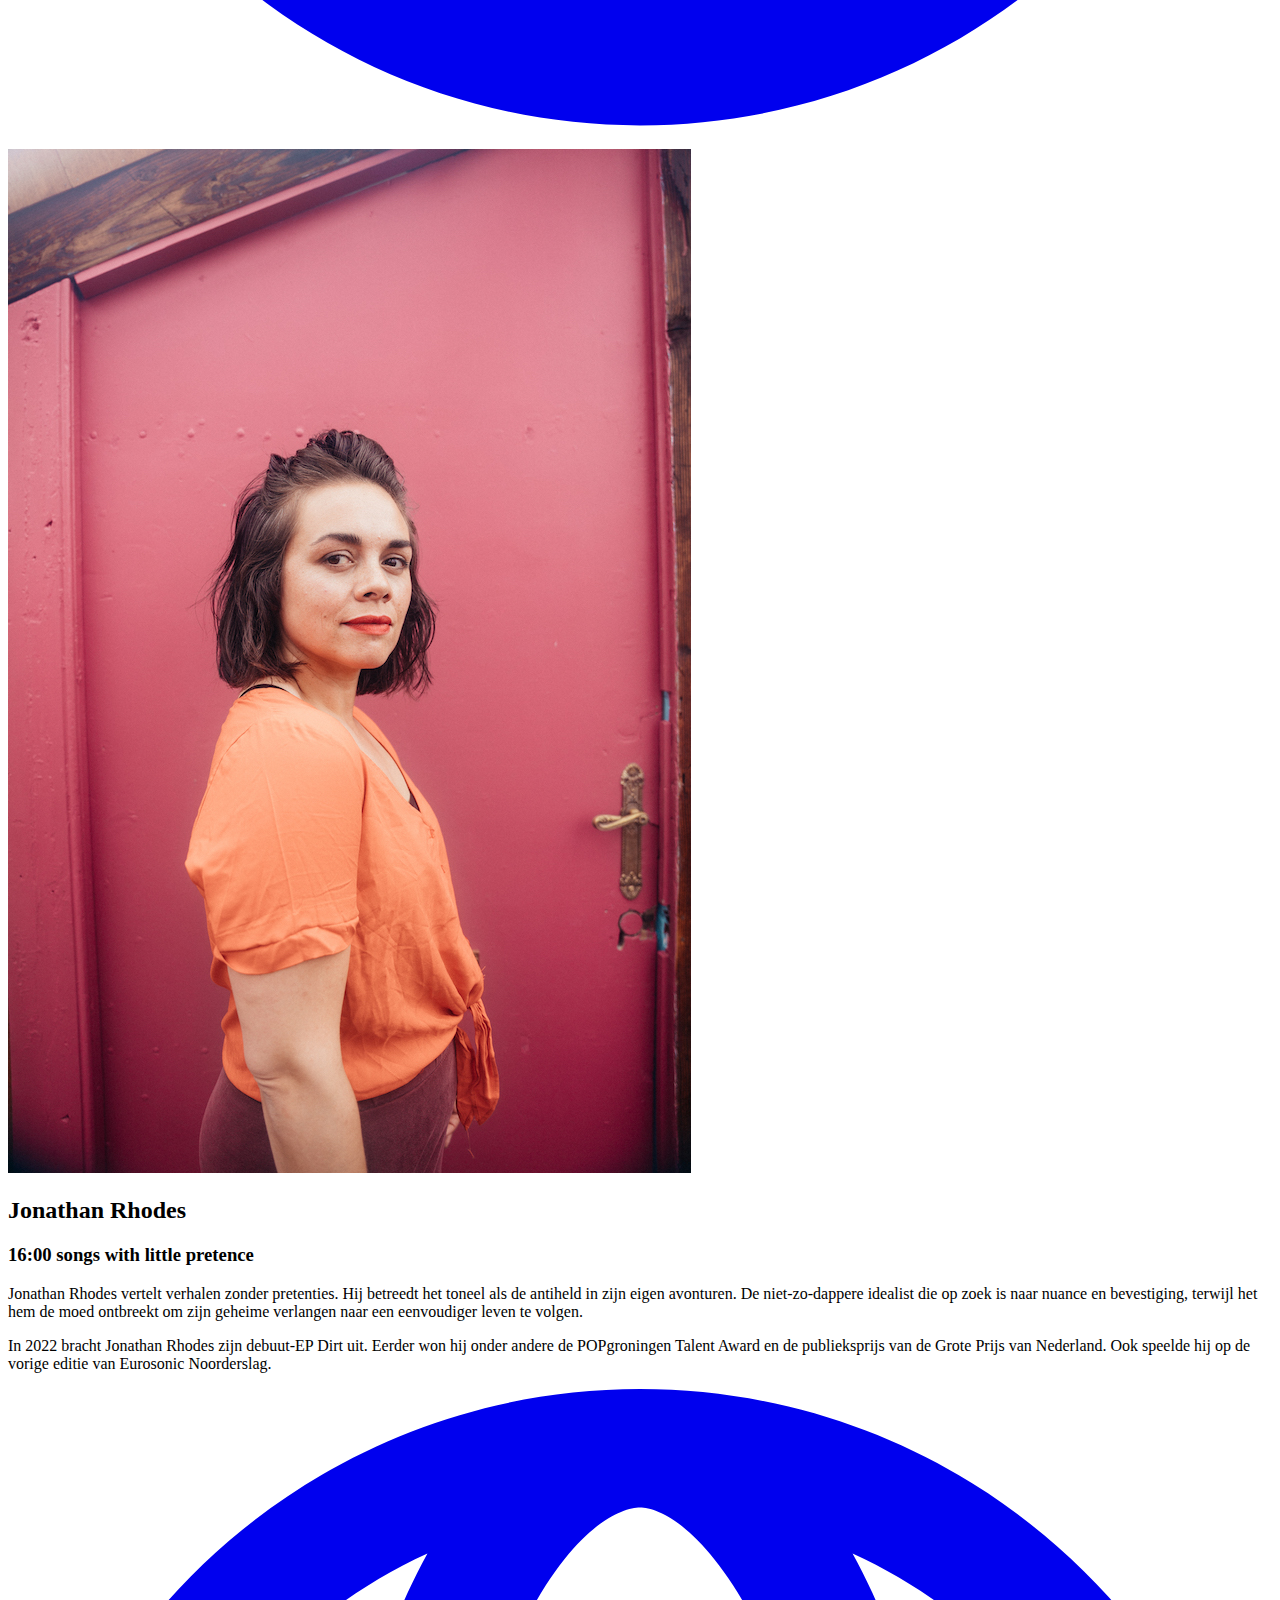
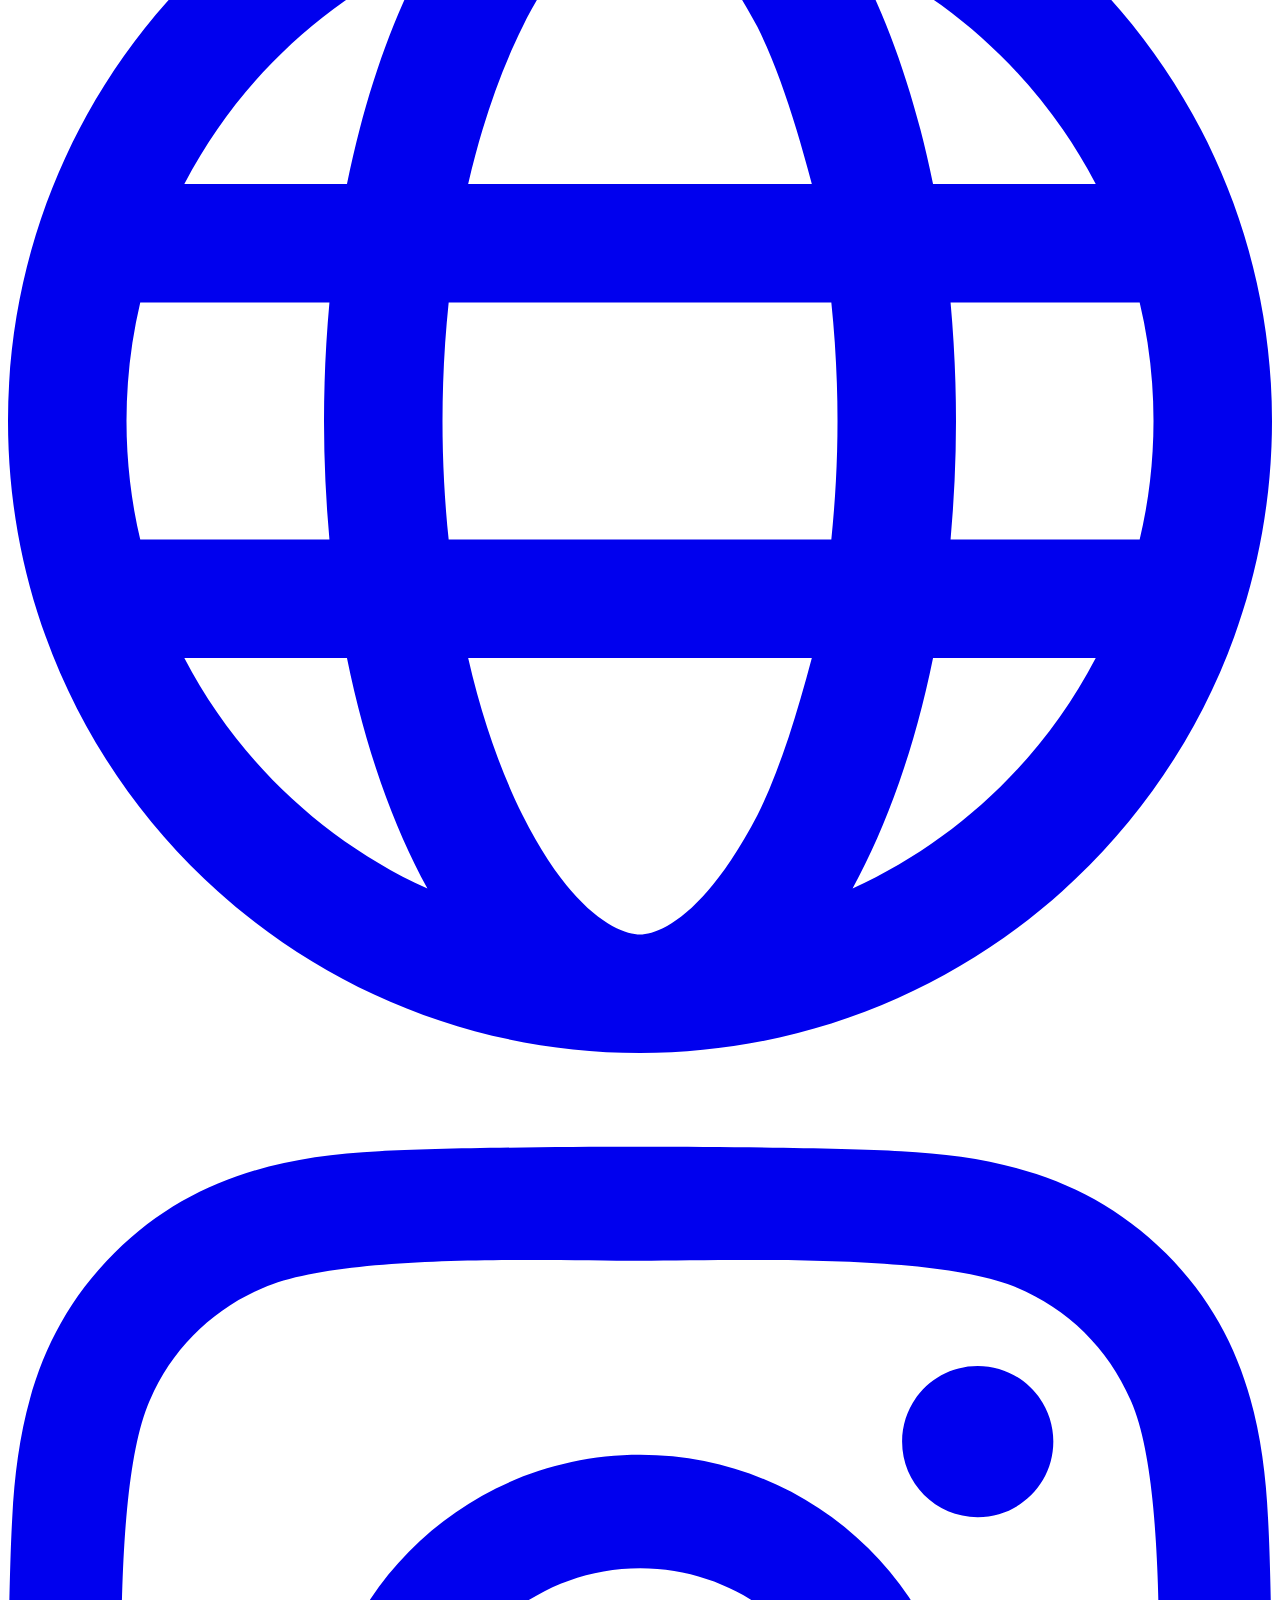
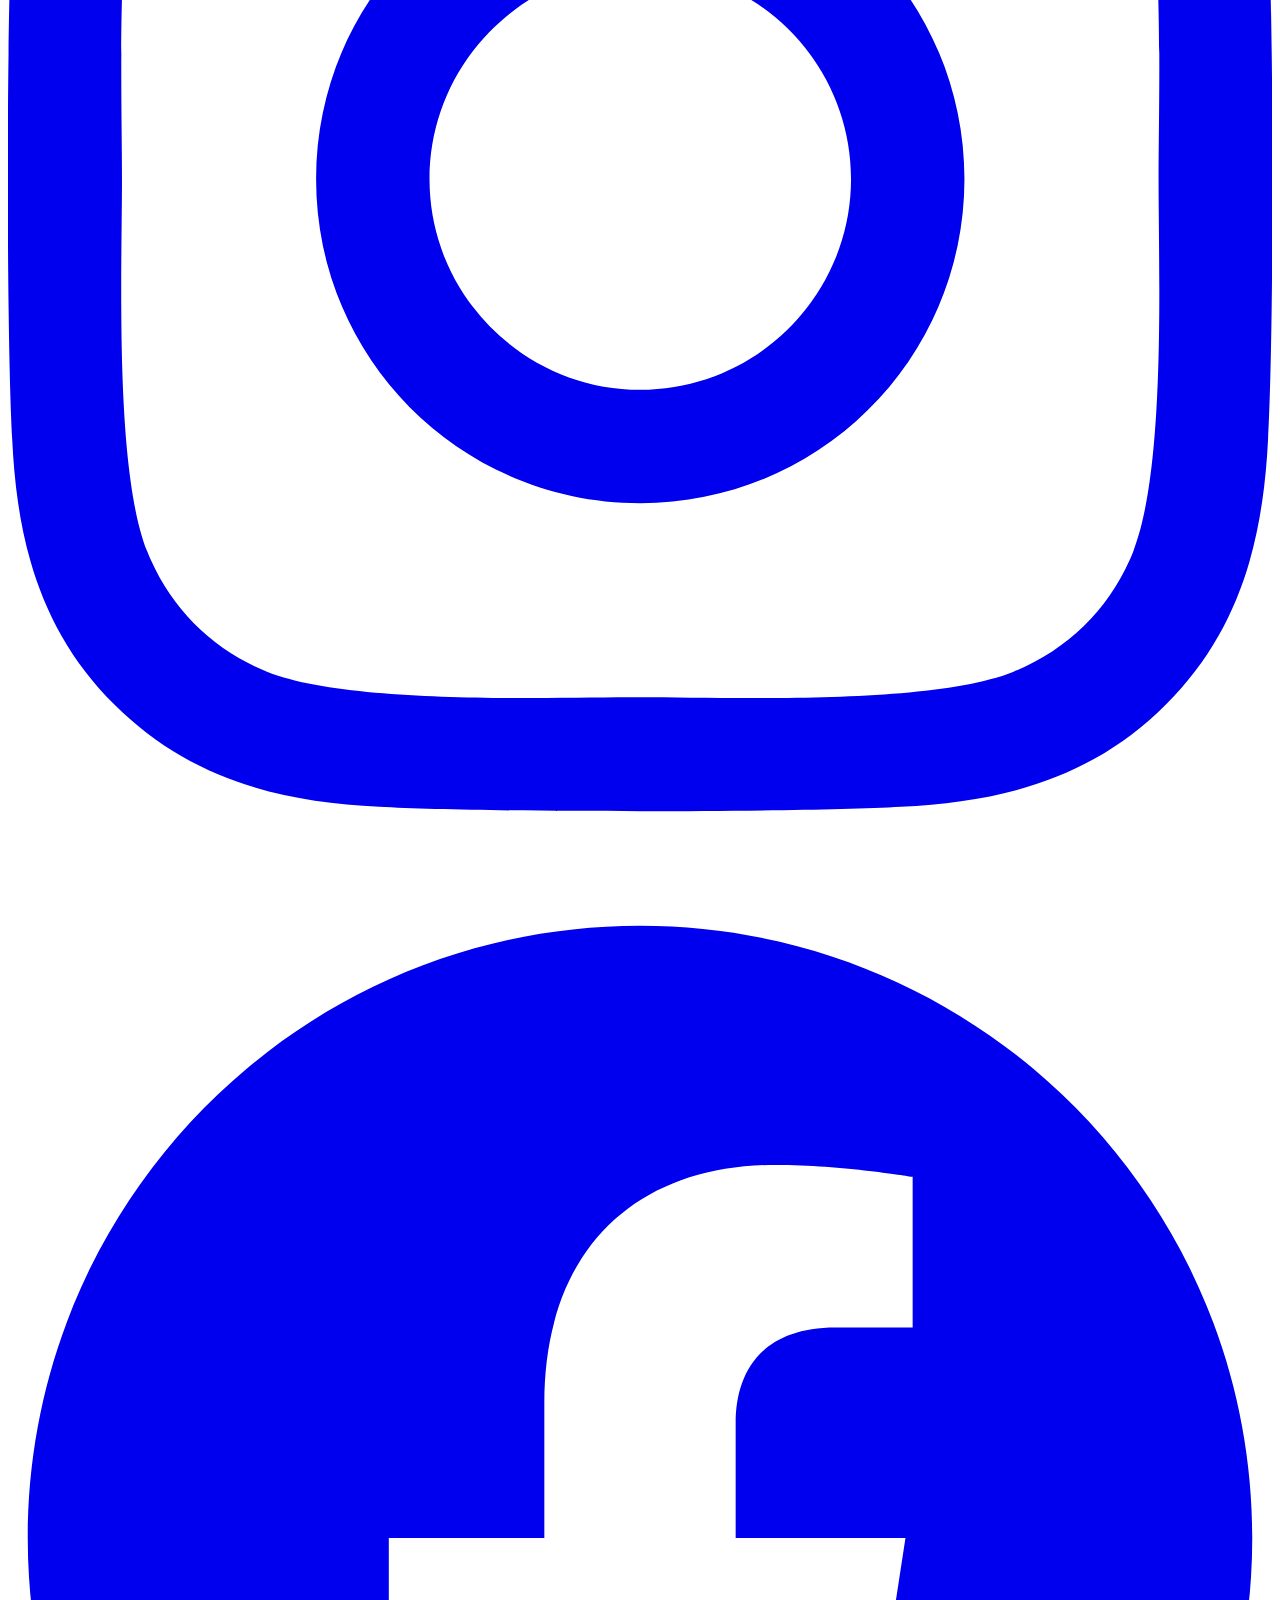
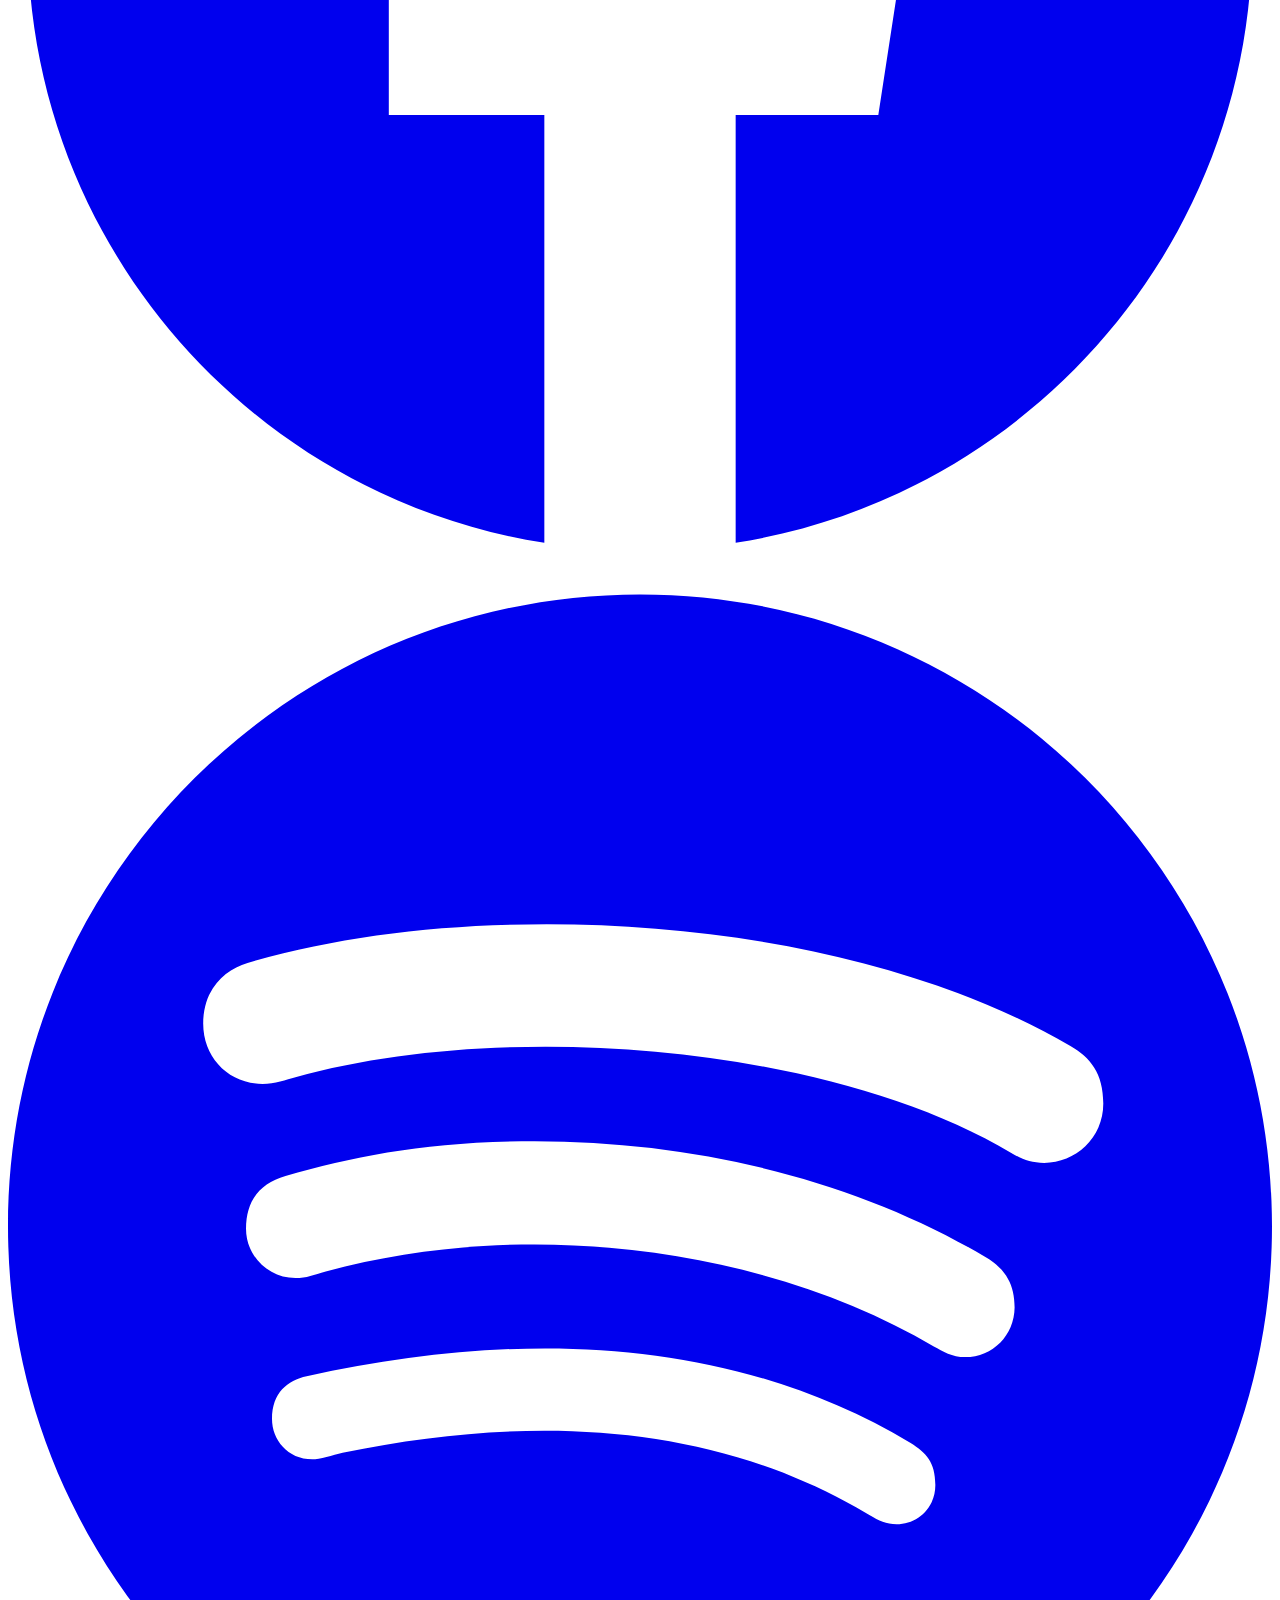
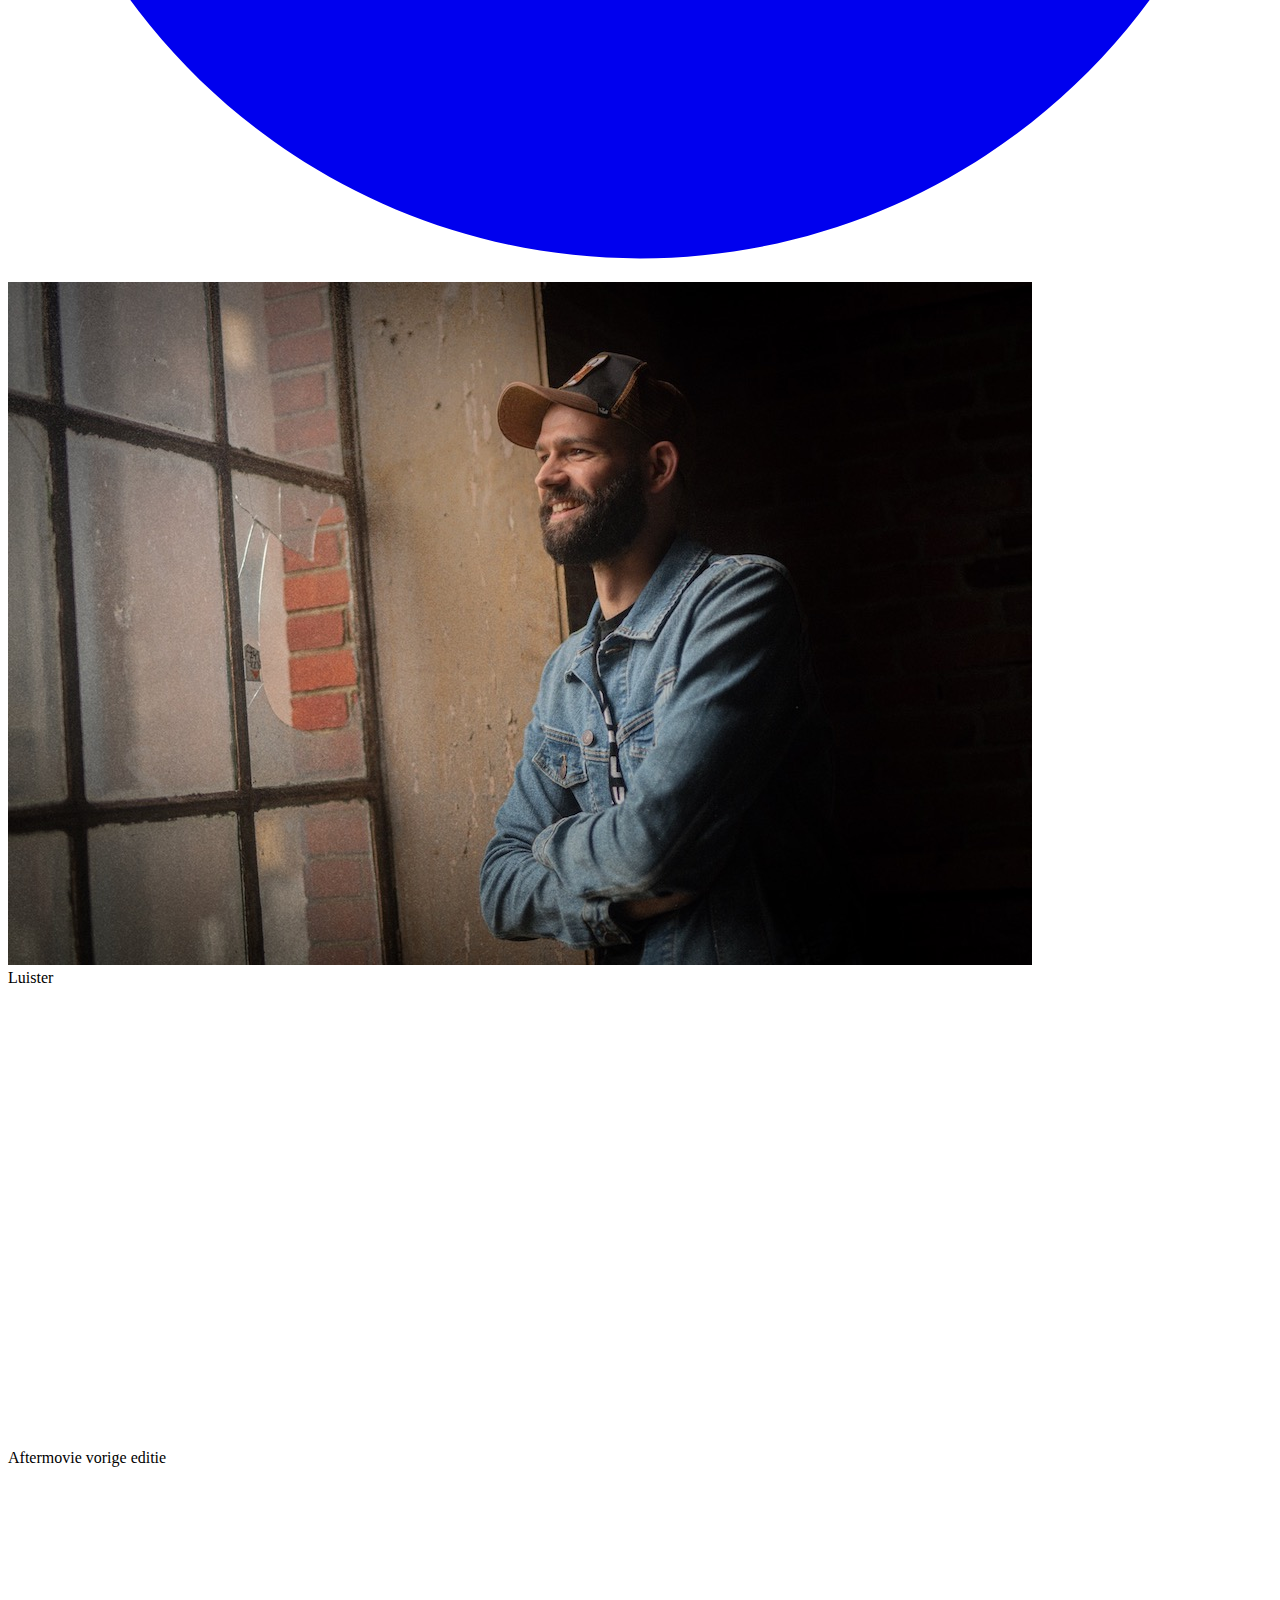
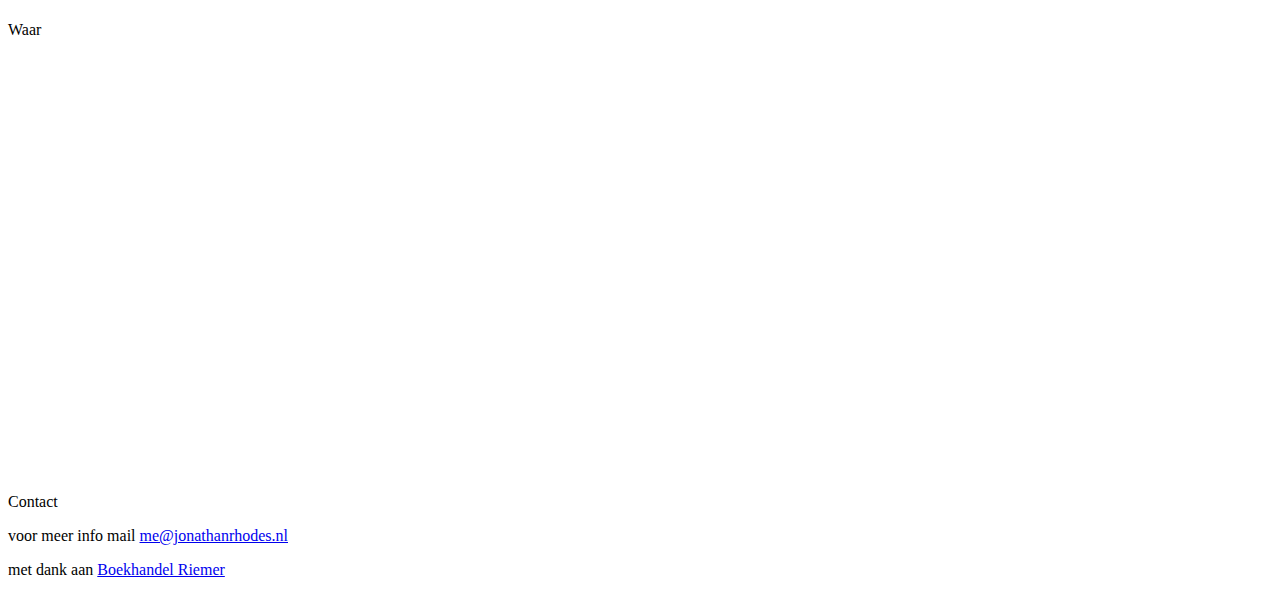
==== commit 80f687b7: "Publishing to gh-pages (publish.sh)" ====
--- a/index.html
+++ b/index.html
@@ -1,7 +1,7 @@
 <!DOCTYPE html>
 <html><head>
-	<meta name="generator" content="Hugo 0.79.0" />
-    <title>RootsSonic</title>
+	<meta name="generator" content="Hugo 0.92.1" />
+    <title>Rootssonic</title>
     
     
     <link rel="stylesheet" href="https://rootssonic.nl/sass/main.css">
@@ -10,66 +10,275 @@
     <meta http-equiv="X-UA-Compatible" content="IE=edge">
     <meta name="viewport" content="width=device-width, initial-scale=1">
 
-    <meta name="description" content="RootsSonic is the roots &amp; blues showcase of the North">
+    <meta name="description" content="Rootssonic is de Groningse Roots &amp; Americana showcase">
 
     
     <link rel="apple-touch-icon" href="favicon.png">
     <link rel="icon" type="image/png" href="favicon.png">
 
-    <meta content="RootsSonic" property="og:site_name">
-    <meta content="RootsSonic" property="og:title">
+    <meta content="Rootssonic" property="og:site_name">
+    <meta content="Rootssonic" property="og:title">
     <meta content="website" property="og:type">
     <meta content="https://rootssonic.nl/" property="og:url">
-    <meta content="RootsSonic is the roots &amp; blues showcase of the North" property="og:description">
+    <meta content="Rootssonic is de Groningse Roots &amp; Americana showcase" property="og:description">
     <meta content="https://rootssonic.nl/social.png" property="og:image">
 
 </head><body class=""><div id="content">
     
 <div class="container">
-    
   <section class="fold">
-
-    <div class="image-container big">
-
-    </div>
+    <div class="image-container big"></div>
 
     <div class="section-logo">
-
       <div class="logo-riemer-container">
-        <img class="logo-riemer" src="./LogoRiemer.svg"/>  
-        <p class="muted">
-          presents
-        </p>
+        <img class="logo-riemer" src="./LogoRiemer.svg" />
+        <p class="muted">presents</p>
       </div>
 
       <div class="logo-container">
-        <img class="logo" src="./LogoColorBlack.svg"/>  
-      </div>
-
-    </div>
-
-  </section>
-
-  <section>
-
-    <h1>
-      The Roots & Blues Showcase
-    </h1>
+        <img class="logo" src="./LogoColorBlack.svg" />
+      </div>
+    </div>
+  </section>
+
+  <section>
+    <h1>Groningen Roots & Americana Showcase</h1>
     <h3>
       <span class="muted">
-        Saturday January 18th 2020 / Boekhandel Riemer / 
+        Vrijdag 20 januari 2023 / 15:00 - 17:00
+        <br />
+        Boekhandel Riemer /
       </span>
-      <span class="accent">Free</span>
+      <span class="accent">Gratis</span>
     </h3>
-    
-  </section>
-
-  <section>
-
-    <div class="section-title secondary">
-      2020 Aftermovie
-    </div>
-
+    <p class="center">Steengoede muziek van dichterbij dan je denkt</p>
+  </section>
+
+  <section>
+    <div class="section-title secondary">Line-up 2023</div>
+
+    <div class="artist">
+      <h2>TAMAR</h2>
+      <h3>
+        <span class="secondary"> 15:00 </span>
+        buitengewone verhalen over het alledaagse
+      </h3>
+
+      <div class="row">
+        <div class="col">
+          <p>
+            T A M A R maakt poëtische popliedjes. Buitengewone verhalen over het
+            alledaagse. Melodieus, persoonlijk, met ruimte genoeg op de
+            stippellijntjes. Begin 2022 kwam het album ‘Langzaamaan’ uit. Een
+            verzameling nummers over de jaren die achter haar liggen waarin zij
+            afscheid neemt van haar jeugd, een generatie opschuift en met
+            weemoed en verwondering het verstrijken van de tijd bezingt.
+          </p>
+          <p>
+            ‘Langzaamaan’ is een prachtig album dat niet onopgemerkt bleef en T
+            A M A R speelplekken opleverde op onder andere Eurosonic Noorderslag
+            2022. In 2022 werd ze uitgeroepen tot Beste Talent tijdens het
+            Popgala Noord.
+          </p>
+
+          <div class="socials">
+            <a
+              class="icon"
+              href="https://www.tamartanasale.nl/"
+              target="_blank"
+            >
+              <span class="inline-svg" ><svg xmlns="http://www.w3.org/2000/svg" viewBox="0 0 512 512"><!--! Font Awesome Pro 6.2.1 by @fontawesome - https://fontawesome.com License - https://fontawesome.com/license (Commercial License) Copyright 2022 Fonticons, Inc. --><path fill="currentColor" d="M256 0C397.4 0 512 114.6 512 256C512 397.4 397.4 512 256 512C114.6 512 0 397.4 0 256C0 114.6 114.6 0 256 0zM256 464C263.4 464 282.1 456.8 303.6 415.6C312.4 397.9 319.1 376.4 325.6 352H186.4C192 376.4 199.6 397.9 208.4 415.6C229 456.8 248.6 464 256 464zM178.5 304H333.5C335.1 288.7 336 272.6 336 256C336 239.4 335.1 223.3 333.5 208H178.5C176.9 223.3 176 239.4 176 256C176 272.6 176.9 288.7 178.5 304V304zM325.6 160C319.1 135.6 312.4 114.1 303.6 96.45C282.1 55.22 263.4 48 256 48C248.6 48 229 55.22 208.4 96.45C199.6 114.1 192 135.6 186.4 160H325.6zM381.8 208C383.2 223.5 384 239.6 384 256C384 272.4 383.2 288.5 381.8 304H458.4C462.1 288.6 464 272.5 464 256C464 239.5 462.1 223.4 458.4 208H381.8zM342.1 66.61C356.2 92.26 367.4 124.1 374.7 160H440.6C419.2 118.9 384.4 85.88 342.1 66.61zM169.9 66.61C127.6 85.88 92.84 118.9 71.43 160H137.3C144.6 124.1 155.8 92.26 169.9 66.61V66.61zM48 256C48 272.5 49.93 288.6 53.57 304H130.2C128.8 288.5 128 272.4 128 256C128 239.6 128.8 223.5 130.2 208H53.57C49.93 223.4 48 239.5 48 256zM440.6 352H374.7C367.4 387.9 356.2 419.7 342.1 445.4C384.4 426.1 419.2 393.1 440.6 352zM137.3 352H71.43C92.84 393.1 127.6 426.1 169.9 445.4C155.8 419.7 144.6 387.9 137.3 352V352z"/></svg>
+</span>
+            </a>
+            <a
+              class="icon"
+              href="https://www.instagram.com/instavantamar/"
+              target="_blank"
+            >
+              <span class="inline-svg" ><svg xmlns="http://www.w3.org/2000/svg" viewBox="0 0 448 512"><path fill="currentColor" d="M224.1 141c-63.6 0-114.9 51.3-114.9 114.9s51.3 114.9 114.9 114.9S339 319.5 339 255.9 287.7 141 224.1 141zm0 189.6c-41.1 0-74.7-33.5-74.7-74.7s33.5-74.7 74.7-74.7 74.7 33.5 74.7 74.7-33.6 74.7-74.7 74.7zm146.4-194.3c0 14.9-12 26.8-26.8 26.8-14.9 0-26.8-12-26.8-26.8s12-26.8 26.8-26.8 26.8 12 26.8 26.8zm76.1 27.2c-1.7-35.9-9.9-67.7-36.2-93.9-26.2-26.2-58-34.4-93.9-36.2-37-2.1-147.9-2.1-184.9 0-35.8 1.7-67.6 9.9-93.9 36.1s-34.4 58-36.2 93.9c-2.1 37-2.1 147.9 0 184.9 1.7 35.9 9.9 67.7 36.2 93.9s58 34.4 93.9 36.2c37 2.1 147.9 2.1 184.9 0 35.9-1.7 67.7-9.9 93.9-36.2 26.2-26.2 34.4-58 36.2-93.9 2.1-37 2.1-147.8 0-184.8zM398.8 388c-7.8 19.6-22.9 34.7-42.6 42.6-29.5 11.7-99.5 9-132.1 9s-102.7 2.6-132.1-9c-19.6-7.8-34.7-22.9-42.6-42.6-11.7-29.5-9-99.5-9-132.1s-2.6-102.7 9-132.1c7.8-19.6 22.9-34.7 42.6-42.6 29.5-11.7 99.5-9 132.1-9s102.7-2.6 132.1 9c19.6 7.8 34.7 22.9 42.6 42.6 11.7 29.5 9 99.5 9 132.1s2.7 102.7-9 132.1z"/></svg>
+</span>
+            </a>
+            <a
+              class="icon"
+              href="https://www.facebook.com/vanTAMAR/"
+              target="_blank"
+            >
+              <span class="inline-svg" ><svg xmlns="http://www.w3.org/2000/svg" viewBox="0 0 512 512"><path fill="currentColor" d="M504 256C504 119 393 8 256 8S8 119 8 256c0 123.78 90.69 226.38 209.25 245V327.69h-63V256h63v-54.64c0-62.15 37-96.48 93.67-96.48 27.14 0 55.52 4.84 55.52 4.84v61h-31.28c-30.8 0-40.41 19.12-40.41 38.73V256h68.78l-11 71.69h-57.78V501C413.31 482.38 504 379.78 504 256z"/></svg>
+</span>
+            </a>
+            <a
+              class="icon"
+              href="https://open.spotify.com/artist/7kwGtyGoTVpxX0P9kEJuoE"
+              target="_blank"
+            >
+              <span class="inline-svg" ><svg xmlns="http://www.w3.org/2000/svg" viewBox="0 0 496 512"><!--! Font Awesome Pro 6.2.1 by @fontawesome - https://fontawesome.com License - https://fontawesome.com/license (Commercial License) Copyright 2022 Fonticons, Inc. --><path fill="currentColor" d="M248 8C111.1 8 0 119.1 0 256s111.1 248 248 248 248-111.1 248-248S384.9 8 248 8zm100.7 364.9c-4.2 0-6.8-1.3-10.7-3.6-62.4-37.6-135-39.2-206.7-24.5-3.9 1-9 2.6-11.9 2.6-9.7 0-15.8-7.7-15.8-15.8 0-10.3 6.1-15.2 13.6-16.8 81.9-18.1 165.6-16.5 237 26.2 6.1 3.9 9.7 7.4 9.7 16.5s-7.1 15.4-15.2 15.4zm26.9-65.6c-5.2 0-8.7-2.3-12.3-4.2-62.5-37-155.7-51.9-238.6-29.4-4.8 1.3-7.4 2.6-11.9 2.6-10.7 0-19.4-8.7-19.4-19.4s5.2-17.8 15.5-20.7c27.8-7.8 56.2-13.6 97.8-13.6 64.9 0 127.6 16.1 177 45.5 8.1 4.8 11.3 11 11.3 19.7-.1 10.8-8.5 19.5-19.4 19.5zm31-76.2c-5.2 0-8.4-1.3-12.9-3.9-71.2-42.5-198.5-52.7-280.9-29.7-3.6 1-8.1 2.6-12.9 2.6-13.2 0-23.3-10.3-23.3-23.6 0-13.6 8.4-21.3 17.4-23.9 35.2-10.3 74.6-15.2 117.5-15.2 73 0 149.5 15.2 205.4 47.8 7.8 4.5 12.9 10.7 12.9 22.6 0 13.6-11 23.3-23.2 23.3z"/></svg>
+</span>
+            </a>
+          </div>
+        </div>
+
+        <div class="col">
+          <img class="photo" src="./artists/TAMAR.jpeg" />
+        </div>
+      </div>
+    </div>
+
+    <div class="artist">
+      <h2>Jonathan Rhodes</h2>
+      <h3>
+        <span class="secondary"> 16:00 </span>
+        songs with little pretence
+      </h3>
+
+      <div class="row">
+        <div class="col">
+          <p>
+            Jonathan Rhodes vertelt verhalen zonder pretenties. Hij betreedt het
+            toneel als de antiheld in zijn eigen avonturen. De niet-zo-dappere
+            idealist die op zoek is naar nuance en bevestiging, terwijl het hem
+            de moed ontbreekt om zijn geheime verlangen naar een eenvoudiger
+            leven te volgen.
+          </p>
+          <p>
+            In 2022 bracht Jonathan Rhodes zijn debuut-EP Dirt uit. Eerder won
+            hij onder andere de POPgroningen Talent Award en de publieksprijs
+            van de Grote Prijs van Nederland. Ook speelde hij op de vorige
+            editie van Eurosonic Noorderslag.
+          </p>
+
+          <div class="socials">
+            <a
+              class="icon"
+              href="https://www.jonathanrhodes.nl/"
+              target="_blank"
+            >
+              <span class="inline-svg" ><svg xmlns="http://www.w3.org/2000/svg" viewBox="0 0 512 512"><!--! Font Awesome Pro 6.2.1 by @fontawesome - https://fontawesome.com License - https://fontawesome.com/license (Commercial License) Copyright 2022 Fonticons, Inc. --><path fill="currentColor" d="M256 0C397.4 0 512 114.6 512 256C512 397.4 397.4 512 256 512C114.6 512 0 397.4 0 256C0 114.6 114.6 0 256 0zM256 464C263.4 464 282.1 456.8 303.6 415.6C312.4 397.9 319.1 376.4 325.6 352H186.4C192 376.4 199.6 397.9 208.4 415.6C229 456.8 248.6 464 256 464zM178.5 304H333.5C335.1 288.7 336 272.6 336 256C336 239.4 335.1 223.3 333.5 208H178.5C176.9 223.3 176 239.4 176 256C176 272.6 176.9 288.7 178.5 304V304zM325.6 160C319.1 135.6 312.4 114.1 303.6 96.45C282.1 55.22 263.4 48 256 48C248.6 48 229 55.22 208.4 96.45C199.6 114.1 192 135.6 186.4 160H325.6zM381.8 208C383.2 223.5 384 239.6 384 256C384 272.4 383.2 288.5 381.8 304H458.4C462.1 288.6 464 272.5 464 256C464 239.5 462.1 223.4 458.4 208H381.8zM342.1 66.61C356.2 92.26 367.4 124.1 374.7 160H440.6C419.2 118.9 384.4 85.88 342.1 66.61zM169.9 66.61C127.6 85.88 92.84 118.9 71.43 160H137.3C144.6 124.1 155.8 92.26 169.9 66.61V66.61zM48 256C48 272.5 49.93 288.6 53.57 304H130.2C128.8 288.5 128 272.4 128 256C128 239.6 128.8 223.5 130.2 208H53.57C49.93 223.4 48 239.5 48 256zM440.6 352H374.7C367.4 387.9 356.2 419.7 342.1 445.4C384.4 426.1 419.2 393.1 440.6 352zM137.3 352H71.43C92.84 393.1 127.6 426.1 169.9 445.4C155.8 419.7 144.6 387.9 137.3 352V352z"/></svg>
+</span>
+            </a>
+            <a
+              class="icon"
+              href="https://jonathanrhodes.nl/landing/instagram"
+              target="_blank"
+            >
+              <span class="inline-svg" ><svg xmlns="http://www.w3.org/2000/svg" viewBox="0 0 448 512"><path fill="currentColor" d="M224.1 141c-63.6 0-114.9 51.3-114.9 114.9s51.3 114.9 114.9 114.9S339 319.5 339 255.9 287.7 141 224.1 141zm0 189.6c-41.1 0-74.7-33.5-74.7-74.7s33.5-74.7 74.7-74.7 74.7 33.5 74.7 74.7-33.6 74.7-74.7 74.7zm146.4-194.3c0 14.9-12 26.8-26.8 26.8-14.9 0-26.8-12-26.8-26.8s12-26.8 26.8-26.8 26.8 12 26.8 26.8zm76.1 27.2c-1.7-35.9-9.9-67.7-36.2-93.9-26.2-26.2-58-34.4-93.9-36.2-37-2.1-147.9-2.1-184.9 0-35.8 1.7-67.6 9.9-93.9 36.1s-34.4 58-36.2 93.9c-2.1 37-2.1 147.9 0 184.9 1.7 35.9 9.9 67.7 36.2 93.9s58 34.4 93.9 36.2c37 2.1 147.9 2.1 184.9 0 35.9-1.7 67.7-9.9 93.9-36.2 26.2-26.2 34.4-58 36.2-93.9 2.1-37 2.1-147.8 0-184.8zM398.8 388c-7.8 19.6-22.9 34.7-42.6 42.6-29.5 11.7-99.5 9-132.1 9s-102.7 2.6-132.1-9c-19.6-7.8-34.7-22.9-42.6-42.6-11.7-29.5-9-99.5-9-132.1s-2.6-102.7 9-132.1c7.8-19.6 22.9-34.7 42.6-42.6 29.5-11.7 99.5-9 132.1-9s102.7-2.6 132.1 9c19.6 7.8 34.7 22.9 42.6 42.6 11.7 29.5 9 99.5 9 132.1s2.7 102.7-9 132.1z"/></svg>
+</span>
+            </a>
+            <a
+              class="icon"
+              href="https://jonathanrhodes.nl/landing/facebook"
+              target="_blank"
+            >
+              <span class="inline-svg" ><svg xmlns="http://www.w3.org/2000/svg" viewBox="0 0 512 512"><path fill="currentColor" d="M504 256C504 119 393 8 256 8S8 119 8 256c0 123.78 90.69 226.38 209.25 245V327.69h-63V256h63v-54.64c0-62.15 37-96.48 93.67-96.48 27.14 0 55.52 4.84 55.52 4.84v61h-31.28c-30.8 0-40.41 19.12-40.41 38.73V256h68.78l-11 71.69h-57.78V501C413.31 482.38 504 379.78 504 256z"/></svg>
+</span>
+            </a>
+            <a
+              class="icon"
+              href="https://jonathanrhodes.nl/landing/spotify"
+              target="_blank"
+            >
+              <span class="inline-svg" ><svg xmlns="http://www.w3.org/2000/svg" viewBox="0 0 496 512"><!--! Font Awesome Pro 6.2.1 by @fontawesome - https://fontawesome.com License - https://fontawesome.com/license (Commercial License) Copyright 2022 Fonticons, Inc. --><path fill="currentColor" d="M248 8C111.1 8 0 119.1 0 256s111.1 248 248 248 248-111.1 248-248S384.9 8 248 8zm100.7 364.9c-4.2 0-6.8-1.3-10.7-3.6-62.4-37.6-135-39.2-206.7-24.5-3.9 1-9 2.6-11.9 2.6-9.7 0-15.8-7.7-15.8-15.8 0-10.3 6.1-15.2 13.6-16.8 81.9-18.1 165.6-16.5 237 26.2 6.1 3.9 9.7 7.4 9.7 16.5s-7.1 15.4-15.2 15.4zm26.9-65.6c-5.2 0-8.7-2.3-12.3-4.2-62.5-37-155.7-51.9-238.6-29.4-4.8 1.3-7.4 2.6-11.9 2.6-10.7 0-19.4-8.7-19.4-19.4s5.2-17.8 15.5-20.7c27.8-7.8 56.2-13.6 97.8-13.6 64.9 0 127.6 16.1 177 45.5 8.1 4.8 11.3 11 11.3 19.7-.1 10.8-8.5 19.5-19.4 19.5zm31-76.2c-5.2 0-8.4-1.3-12.9-3.9-71.2-42.5-198.5-52.7-280.9-29.7-3.6 1-8.1 2.6-12.9 2.6-13.2 0-23.3-10.3-23.3-23.6 0-13.6 8.4-21.3 17.4-23.9 35.2-10.3 74.6-15.2 117.5-15.2 73 0 149.5 15.2 205.4 47.8 7.8 4.5 12.9 10.7 12.9 22.6 0 13.6-11 23.3-23.2 23.3z"/></svg>
+</span>
+            </a>
+          </div>
+        </div>
+
+        <div class="col">
+          <img class="photo" src="./artists/JonathanRhodes.jpeg" />
+        </div>
+      </div>
+    </div>
+
+    <!-- <div class="artist">
+      <h2>Them Dirty Dimes</h2>
+      <h3>
+        <span class="secondary"> 5pm </span>
+        fresh music in a 1920s striped suit
+      </h3>
+
+      <div class="socials">
+        <a
+          class="icon"
+          href="https://www.instagram.com/themdirtydimes/"
+          target="_blank"
+        >
+          <span class="inline-svg" ><svg xmlns="http://www.w3.org/2000/svg" viewBox="0 0 448 512"><path fill="currentColor" d="M224.1 141c-63.6 0-114.9 51.3-114.9 114.9s51.3 114.9 114.9 114.9S339 319.5 339 255.9 287.7 141 224.1 141zm0 189.6c-41.1 0-74.7-33.5-74.7-74.7s33.5-74.7 74.7-74.7 74.7 33.5 74.7 74.7-33.6 74.7-74.7 74.7zm146.4-194.3c0 14.9-12 26.8-26.8 26.8-14.9 0-26.8-12-26.8-26.8s12-26.8 26.8-26.8 26.8 12 26.8 26.8zm76.1 27.2c-1.7-35.9-9.9-67.7-36.2-93.9-26.2-26.2-58-34.4-93.9-36.2-37-2.1-147.9-2.1-184.9 0-35.8 1.7-67.6 9.9-93.9 36.1s-34.4 58-36.2 93.9c-2.1 37-2.1 147.9 0 184.9 1.7 35.9 9.9 67.7 36.2 93.9s58 34.4 93.9 36.2c37 2.1 147.9 2.1 184.9 0 35.9-1.7 67.7-9.9 93.9-36.2 26.2-26.2 34.4-58 36.2-93.9 2.1-37 2.1-147.8 0-184.8zM398.8 388c-7.8 19.6-22.9 34.7-42.6 42.6-29.5 11.7-99.5 9-132.1 9s-102.7 2.6-132.1-9c-19.6-7.8-34.7-22.9-42.6-42.6-11.7-29.5-9-99.5-9-132.1s-2.6-102.7 9-132.1c7.8-19.6 22.9-34.7 42.6-42.6 29.5-11.7 99.5-9 132.1-9s102.7-2.6 132.1 9c19.6 7.8 34.7 22.9 42.6 42.6 11.7 29.5 9 99.5 9 132.1s2.7 102.7-9 132.1z"/></svg>
+</span>
+        </a>
+        <a
+          class="icon"
+          href="https://www.facebook.com/themdirtydimes/"
+          target="_blank"
+        >
+          <span class="inline-svg" ><svg xmlns="http://www.w3.org/2000/svg" viewBox="0 0 512 512"><path fill="currentColor" d="M504 256C504 119 393 8 256 8S8 119 8 256c0 123.78 90.69 226.38 209.25 245V327.69h-63V256h63v-54.64c0-62.15 37-96.48 93.67-96.48 27.14 0 55.52 4.84 55.52 4.84v61h-31.28c-30.8 0-40.41 19.12-40.41 38.73V256h68.78l-11 71.69h-57.78V501C413.31 482.38 504 379.78 504 256z"/></svg>
+</span>
+        </a>
+        <a
+          class="icon"
+          href="https://soundcloud.com/themdirtydimes"
+          target="_blank"
+        >
+          <span class="inline-svg" ><svg xmlns="http://www.w3.org/2000/svg" viewBox="0 0 640 512"><path fill="currentColor" d="M111.4 256.3l5.8 65-5.8 68.3c-.3 2.5-2.2 4.4-4.4 4.4s-4.2-1.9-4.2-4.4l-5.6-68.3 5.6-65c0-2.2 1.9-4.2 4.2-4.2 2.2 0 4.1 2 4.4 4.2zm21.4-45.6c-2.8 0-4.7 2.2-5 5l-5 105.6 5 68.3c.3 2.8 2.2 5 5 5 2.5 0 4.7-2.2 4.7-5l5.8-68.3-5.8-105.6c0-2.8-2.2-5-4.7-5zm25.5-24.1c-3.1 0-5.3 2.2-5.6 5.3l-4.4 130 4.4 67.8c.3 3.1 2.5 5.3 5.6 5.3 2.8 0 5.3-2.2 5.3-5.3l5.3-67.8-5.3-130c0-3.1-2.5-5.3-5.3-5.3zM7.2 283.2c-1.4 0-2.2 1.1-2.5 2.5L0 321.3l4.7 35c.3 1.4 1.1 2.5 2.5 2.5s2.2-1.1 2.5-2.5l5.6-35-5.6-35.6c-.3-1.4-1.1-2.5-2.5-2.5zm23.6-21.9c-1.4 0-2.5 1.1-2.5 2.5l-6.4 57.5 6.4 56.1c0 1.7 1.1 2.8 2.5 2.8s2.5-1.1 2.8-2.5l7.2-56.4-7.2-57.5c-.3-1.4-1.4-2.5-2.8-2.5zm25.3-11.4c-1.7 0-3.1 1.4-3.3 3.3L47 321.3l5.8 65.8c.3 1.7 1.7 3.1 3.3 3.1 1.7 0 3.1-1.4 3.1-3.1l6.9-65.8-6.9-68.1c0-1.9-1.4-3.3-3.1-3.3zm25.3-2.2c-1.9 0-3.6 1.4-3.6 3.6l-5.8 70 5.8 67.8c0 2.2 1.7 3.6 3.6 3.6s3.6-1.4 3.9-3.6l6.4-67.8-6.4-70c-.3-2.2-2-3.6-3.9-3.6zm241.4-110.9c-1.1-.8-2.8-1.4-4.2-1.4-2.2 0-4.2.8-5.6 1.9-1.9 1.7-3.1 4.2-3.3 6.7v.8l-3.3 176.7 1.7 32.5 1.7 31.7c.3 4.7 4.2 8.6 8.9 8.6s8.6-3.9 8.6-8.6l3.9-64.2-3.9-177.5c-.4-3-2-5.8-4.5-7.2zm-26.7 15.3c-1.4-.8-2.8-1.4-4.4-1.4s-3.1.6-4.4 1.4c-2.2 1.4-3.6 3.9-3.6 6.7l-.3 1.7-2.8 160.8s0 .3 3.1 65.6v.3c0 1.7.6 3.3 1.7 4.7 1.7 1.9 3.9 3.1 6.4 3.1 2.2 0 4.2-1.1 5.6-2.5 1.7-1.4 2.5-3.3 2.5-5.6l.3-6.7 3.1-58.6-3.3-162.8c-.3-2.8-1.7-5.3-3.9-6.7zm-111.4 22.5c-3.1 0-5.8 2.8-5.8 6.1l-4.4 140.6 4.4 67.2c.3 3.3 2.8 5.8 5.8 5.8 3.3 0 5.8-2.5 6.1-5.8l5-67.2-5-140.6c-.2-3.3-2.7-6.1-6.1-6.1zm376.7 62.8c-10.8 0-21.1 2.2-30.6 6.1-6.4-70.8-65.8-126.4-138.3-126.4-17.8 0-35 3.3-50.3 9.4-6.1 2.2-7.8 4.4-7.8 9.2v249.7c0 5 3.9 8.6 8.6 9.2h218.3c43.3 0 78.6-35 78.6-78.3.1-43.6-35.2-78.9-78.5-78.9zm-296.7-60.3c-4.2 0-7.5 3.3-7.8 7.8l-3.3 136.7 3.3 65.6c.3 4.2 3.6 7.5 7.8 7.5 4.2 0 7.5-3.3 7.5-7.5l3.9-65.6-3.9-136.7c-.3-4.5-3.3-7.8-7.5-7.8zm-53.6-7.8c-3.3 0-6.4 3.1-6.4 6.7l-3.9 145.3 3.9 66.9c.3 3.6 3.1 6.4 6.4 6.4 3.6 0 6.4-2.8 6.7-6.4l4.4-66.9-4.4-145.3c-.3-3.6-3.1-6.7-6.7-6.7zm26.7 3.4c-3.9 0-6.9 3.1-6.9 6.9L227 321.3l3.9 66.4c.3 3.9 3.1 6.9 6.9 6.9s6.9-3.1 6.9-6.9l4.2-66.4-4.2-141.7c0-3.9-3-6.9-6.9-6.9z"/></svg>
+</span>
+        </a>
+      </div>
+    </div> -->
+  </section>
+
+  <section>
+    <div class="section-title secondary">Luister</div>
+
+    <div class="row">
+      <div class="col">
+        <div class="youtube-container">
+          <iframe
+            width="100%"
+            height="100%"
+            src="https://www.youtube-nocookie.com/embed/k7YNTMAYrew"
+            frameborder="0"
+            allow="accelerometer; encrypted-media; gyroscope; picture-in-picture"
+            allowfullscreen
+          ></iframe>
+        </div>
+      </div>
+
+      <div class="col">
+        <div class="youtube-container">
+          <iframe
+            width="100%"
+            height="100%"
+            src="https://www.youtube-nocookie.com/embed/SBvTWdO5XaU"
+            frameborder="0"
+            allow="accelerometer; encrypted-media; gyroscope; picture-in-picture"
+            allowfullscreen
+          ></iframe>
+        </div>
+      </div>
+      <div class="col">
+        <div class="youtube-container">
+          <iframe
+            width="100%"
+            height="100%"
+            src="https://www.youtube-nocookie.com/embed/sRJQ6wsHj2M"
+            frameborder="0"
+            allow="accelerometer; encrypted-media; gyroscope; picture-in-picture"
+            allowfullscreen
+          ></iframe>
+        </div>
+      </div>
+    </div>
+
+    <!-- <iframe
+      width="100%"
+      height="450"
+      scrolling="no"
+      frameborder="no"
+      allow="autoplay"
+      src="https://w.soundcloud.com/player/?url=https%3A//api.soundcloud.com/playlists/935286448&color=%23ff5500&auto_play=false&hide_related=false&show_comments=true&show_user=true&show_reposts=false&show_teaser=true"
+    ></iframe> -->
+  </section>
+
+  <section>
+    <div class="section-title secondary">Aftermovie vorige editie</div>
 
     <div class="youtube-container huge">
       <iframe
@@ -79,148 +288,42 @@
         frameborder="0"
         allow="accelerometer; encrypted-media; gyroscope; picture-in-picture"
         allowfullscreen
-        ></iframe>
-    </div> 
-
-  </section>
-
-  <section>
-
-    <div class="section-title secondary">
-      Line-up
-    </div>
-
-    <div class="artist">
-
-      <h2>
-        Jonathan Rhodes
-      </h2>
-      <h3>
-        <span class="secondary">
-          4pm
-        </span>
-        songs with little pretence
-      </h3>
-
-      <div class="socials">
-        <a class="icon" href="https://www.instagram.com/jonathan.rhodes.music/" target="_blank">
-          <span class="inline-svg" ><svg xmlns="http://www.w3.org/2000/svg" viewBox="0 0 448 512"><path fill="currentColor" d="M224.1 141c-63.6 0-114.9 51.3-114.9 114.9s51.3 114.9 114.9 114.9S339 319.5 339 255.9 287.7 141 224.1 141zm0 189.6c-41.1 0-74.7-33.5-74.7-74.7s33.5-74.7 74.7-74.7 74.7 33.5 74.7 74.7-33.6 74.7-74.7 74.7zm146.4-194.3c0 14.9-12 26.8-26.8 26.8-14.9 0-26.8-12-26.8-26.8s12-26.8 26.8-26.8 26.8 12 26.8 26.8zm76.1 27.2c-1.7-35.9-9.9-67.7-36.2-93.9-26.2-26.2-58-34.4-93.9-36.2-37-2.1-147.9-2.1-184.9 0-35.8 1.7-67.6 9.9-93.9 36.1s-34.4 58-36.2 93.9c-2.1 37-2.1 147.9 0 184.9 1.7 35.9 9.9 67.7 36.2 93.9s58 34.4 93.9 36.2c37 2.1 147.9 2.1 184.9 0 35.9-1.7 67.7-9.9 93.9-36.2 26.2-26.2 34.4-58 36.2-93.9 2.1-37 2.1-147.8 0-184.8zM398.8 388c-7.8 19.6-22.9 34.7-42.6 42.6-29.5 11.7-99.5 9-132.1 9s-102.7 2.6-132.1-9c-19.6-7.8-34.7-22.9-42.6-42.6-11.7-29.5-9-99.5-9-132.1s-2.6-102.7 9-132.1c7.8-19.6 22.9-34.7 42.6-42.6 29.5-11.7 99.5-9 132.1-9s102.7-2.6 132.1 9c19.6 7.8 34.7 22.9 42.6 42.6 11.7 29.5 9 99.5 9 132.1s2.7 102.7-9 132.1z"/></svg>
-</span>
-        </a>
-        <a class="icon" href="https://www.facebook.com/JurgenMusic/" target="_blank">
-          <span class="inline-svg" ><svg xmlns="http://www.w3.org/2000/svg" viewBox="0 0 512 512"><path fill="currentColor" d="M504 256C504 119 393 8 256 8S8 119 8 256c0 123.78 90.69 226.38 209.25 245V327.69h-63V256h63v-54.64c0-62.15 37-96.48 93.67-96.48 27.14 0 55.52 4.84 55.52 4.84v61h-31.28c-30.8 0-40.41 19.12-40.41 38.73V256h68.78l-11 71.69h-57.78V501C413.31 482.38 504 379.78 504 256z"/></svg>
-</span>
-        </a>
-        <a class="icon" href="https://soundcloud.com/jonathanrhodesmusic" target="_blank">
-          <span class="inline-svg" ><svg xmlns="http://www.w3.org/2000/svg" viewBox="0 0 640 512"><path fill="currentColor" d="M111.4 256.3l5.8 65-5.8 68.3c-.3 2.5-2.2 4.4-4.4 4.4s-4.2-1.9-4.2-4.4l-5.6-68.3 5.6-65c0-2.2 1.9-4.2 4.2-4.2 2.2 0 4.1 2 4.4 4.2zm21.4-45.6c-2.8 0-4.7 2.2-5 5l-5 105.6 5 68.3c.3 2.8 2.2 5 5 5 2.5 0 4.7-2.2 4.7-5l5.8-68.3-5.8-105.6c0-2.8-2.2-5-4.7-5zm25.5-24.1c-3.1 0-5.3 2.2-5.6 5.3l-4.4 130 4.4 67.8c.3 3.1 2.5 5.3 5.6 5.3 2.8 0 5.3-2.2 5.3-5.3l5.3-67.8-5.3-130c0-3.1-2.5-5.3-5.3-5.3zM7.2 283.2c-1.4 0-2.2 1.1-2.5 2.5L0 321.3l4.7 35c.3 1.4 1.1 2.5 2.5 2.5s2.2-1.1 2.5-2.5l5.6-35-5.6-35.6c-.3-1.4-1.1-2.5-2.5-2.5zm23.6-21.9c-1.4 0-2.5 1.1-2.5 2.5l-6.4 57.5 6.4 56.1c0 1.7 1.1 2.8 2.5 2.8s2.5-1.1 2.8-2.5l7.2-56.4-7.2-57.5c-.3-1.4-1.4-2.5-2.8-2.5zm25.3-11.4c-1.7 0-3.1 1.4-3.3 3.3L47 321.3l5.8 65.8c.3 1.7 1.7 3.1 3.3 3.1 1.7 0 3.1-1.4 3.1-3.1l6.9-65.8-6.9-68.1c0-1.9-1.4-3.3-3.1-3.3zm25.3-2.2c-1.9 0-3.6 1.4-3.6 3.6l-5.8 70 5.8 67.8c0 2.2 1.7 3.6 3.6 3.6s3.6-1.4 3.9-3.6l6.4-67.8-6.4-70c-.3-2.2-2-3.6-3.9-3.6zm241.4-110.9c-1.1-.8-2.8-1.4-4.2-1.4-2.2 0-4.2.8-5.6 1.9-1.9 1.7-3.1 4.2-3.3 6.7v.8l-3.3 176.7 1.7 32.5 1.7 31.7c.3 4.7 4.2 8.6 8.9 8.6s8.6-3.9 8.6-8.6l3.9-64.2-3.9-177.5c-.4-3-2-5.8-4.5-7.2zm-26.7 15.3c-1.4-.8-2.8-1.4-4.4-1.4s-3.1.6-4.4 1.4c-2.2 1.4-3.6 3.9-3.6 6.7l-.3 1.7-2.8 160.8s0 .3 3.1 65.6v.3c0 1.7.6 3.3 1.7 4.7 1.7 1.9 3.9 3.1 6.4 3.1 2.2 0 4.2-1.1 5.6-2.5 1.7-1.4 2.5-3.3 2.5-5.6l.3-6.7 3.1-58.6-3.3-162.8c-.3-2.8-1.7-5.3-3.9-6.7zm-111.4 22.5c-3.1 0-5.8 2.8-5.8 6.1l-4.4 140.6 4.4 67.2c.3 3.3 2.8 5.8 5.8 5.8 3.3 0 5.8-2.5 6.1-5.8l5-67.2-5-140.6c-.2-3.3-2.7-6.1-6.1-6.1zm376.7 62.8c-10.8 0-21.1 2.2-30.6 6.1-6.4-70.8-65.8-126.4-138.3-126.4-17.8 0-35 3.3-50.3 9.4-6.1 2.2-7.8 4.4-7.8 9.2v249.7c0 5 3.9 8.6 8.6 9.2h218.3c43.3 0 78.6-35 78.6-78.3.1-43.6-35.2-78.9-78.5-78.9zm-296.7-60.3c-4.2 0-7.5 3.3-7.8 7.8l-3.3 136.7 3.3 65.6c.3 4.2 3.6 7.5 7.8 7.5 4.2 0 7.5-3.3 7.5-7.5l3.9-65.6-3.9-136.7c-.3-4.5-3.3-7.8-7.5-7.8zm-53.6-7.8c-3.3 0-6.4 3.1-6.4 6.7l-3.9 145.3 3.9 66.9c.3 3.6 3.1 6.4 6.4 6.4 3.6 0 6.4-2.8 6.7-6.4l4.4-66.9-4.4-145.3c-.3-3.6-3.1-6.7-6.7-6.7zm26.7 3.4c-3.9 0-6.9 3.1-6.9 6.9L227 321.3l3.9 66.4c.3 3.9 3.1 6.9 6.9 6.9s6.9-3.1 6.9-6.9l4.2-66.4-4.2-141.7c0-3.9-3-6.9-6.9-6.9z"/></svg>
-</span>
-        </a>
-      </div>
-
-    </div>
-
-    <div class="artist">
-    
-      <h2>
-        Them Dirty Dimes
-      </h2>
-      <h3>
-        <span class="secondary">
-          5pm
-        </span>
-        fresh music in a 1920s striped suit
-      </h3>
-
-      <div class="socials">
-        <a class="icon" href="https://www.instagram.com/themdirtydimes/" target="_blank">
-          <span class="inline-svg" ><svg xmlns="http://www.w3.org/2000/svg" viewBox="0 0 448 512"><path fill="currentColor" d="M224.1 141c-63.6 0-114.9 51.3-114.9 114.9s51.3 114.9 114.9 114.9S339 319.5 339 255.9 287.7 141 224.1 141zm0 189.6c-41.1 0-74.7-33.5-74.7-74.7s33.5-74.7 74.7-74.7 74.7 33.5 74.7 74.7-33.6 74.7-74.7 74.7zm146.4-194.3c0 14.9-12 26.8-26.8 26.8-14.9 0-26.8-12-26.8-26.8s12-26.8 26.8-26.8 26.8 12 26.8 26.8zm76.1 27.2c-1.7-35.9-9.9-67.7-36.2-93.9-26.2-26.2-58-34.4-93.9-36.2-37-2.1-147.9-2.1-184.9 0-35.8 1.7-67.6 9.9-93.9 36.1s-34.4 58-36.2 93.9c-2.1 37-2.1 147.9 0 184.9 1.7 35.9 9.9 67.7 36.2 93.9s58 34.4 93.9 36.2c37 2.1 147.9 2.1 184.9 0 35.9-1.7 67.7-9.9 93.9-36.2 26.2-26.2 34.4-58 36.2-93.9 2.1-37 2.1-147.8 0-184.8zM398.8 388c-7.8 19.6-22.9 34.7-42.6 42.6-29.5 11.7-99.5 9-132.1 9s-102.7 2.6-132.1-9c-19.6-7.8-34.7-22.9-42.6-42.6-11.7-29.5-9-99.5-9-132.1s-2.6-102.7 9-132.1c7.8-19.6 22.9-34.7 42.6-42.6 29.5-11.7 99.5-9 132.1-9s102.7-2.6 132.1 9c19.6 7.8 34.7 22.9 42.6 42.6 11.7 29.5 9 99.5 9 132.1s2.7 102.7-9 132.1z"/></svg>
-</span>
-        </a>
-        <a class="icon" href="https://www.facebook.com/themdirtydimes/" target="_blank">
-          <span class="inline-svg" ><svg xmlns="http://www.w3.org/2000/svg" viewBox="0 0 512 512"><path fill="currentColor" d="M504 256C504 119 393 8 256 8S8 119 8 256c0 123.78 90.69 226.38 209.25 245V327.69h-63V256h63v-54.64c0-62.15 37-96.48 93.67-96.48 27.14 0 55.52 4.84 55.52 4.84v61h-31.28c-30.8 0-40.41 19.12-40.41 38.73V256h68.78l-11 71.69h-57.78V501C413.31 482.38 504 379.78 504 256z"/></svg>
-</span>
-        </a>
-        <a class="icon" href="https://soundcloud.com/themdirtydimes" target="_blank">
-          <span class="inline-svg" ><svg xmlns="http://www.w3.org/2000/svg" viewBox="0 0 640 512"><path fill="currentColor" d="M111.4 256.3l5.8 65-5.8 68.3c-.3 2.5-2.2 4.4-4.4 4.4s-4.2-1.9-4.2-4.4l-5.6-68.3 5.6-65c0-2.2 1.9-4.2 4.2-4.2 2.2 0 4.1 2 4.4 4.2zm21.4-45.6c-2.8 0-4.7 2.2-5 5l-5 105.6 5 68.3c.3 2.8 2.2 5 5 5 2.5 0 4.7-2.2 4.7-5l5.8-68.3-5.8-105.6c0-2.8-2.2-5-4.7-5zm25.5-24.1c-3.1 0-5.3 2.2-5.6 5.3l-4.4 130 4.4 67.8c.3 3.1 2.5 5.3 5.6 5.3 2.8 0 5.3-2.2 5.3-5.3l5.3-67.8-5.3-130c0-3.1-2.5-5.3-5.3-5.3zM7.2 283.2c-1.4 0-2.2 1.1-2.5 2.5L0 321.3l4.7 35c.3 1.4 1.1 2.5 2.5 2.5s2.2-1.1 2.5-2.5l5.6-35-5.6-35.6c-.3-1.4-1.1-2.5-2.5-2.5zm23.6-21.9c-1.4 0-2.5 1.1-2.5 2.5l-6.4 57.5 6.4 56.1c0 1.7 1.1 2.8 2.5 2.8s2.5-1.1 2.8-2.5l7.2-56.4-7.2-57.5c-.3-1.4-1.4-2.5-2.8-2.5zm25.3-11.4c-1.7 0-3.1 1.4-3.3 3.3L47 321.3l5.8 65.8c.3 1.7 1.7 3.1 3.3 3.1 1.7 0 3.1-1.4 3.1-3.1l6.9-65.8-6.9-68.1c0-1.9-1.4-3.3-3.1-3.3zm25.3-2.2c-1.9 0-3.6 1.4-3.6 3.6l-5.8 70 5.8 67.8c0 2.2 1.7 3.6 3.6 3.6s3.6-1.4 3.9-3.6l6.4-67.8-6.4-70c-.3-2.2-2-3.6-3.9-3.6zm241.4-110.9c-1.1-.8-2.8-1.4-4.2-1.4-2.2 0-4.2.8-5.6 1.9-1.9 1.7-3.1 4.2-3.3 6.7v.8l-3.3 176.7 1.7 32.5 1.7 31.7c.3 4.7 4.2 8.6 8.9 8.6s8.6-3.9 8.6-8.6l3.9-64.2-3.9-177.5c-.4-3-2-5.8-4.5-7.2zm-26.7 15.3c-1.4-.8-2.8-1.4-4.4-1.4s-3.1.6-4.4 1.4c-2.2 1.4-3.6 3.9-3.6 6.7l-.3 1.7-2.8 160.8s0 .3 3.1 65.6v.3c0 1.7.6 3.3 1.7 4.7 1.7 1.9 3.9 3.1 6.4 3.1 2.2 0 4.2-1.1 5.6-2.5 1.7-1.4 2.5-3.3 2.5-5.6l.3-6.7 3.1-58.6-3.3-162.8c-.3-2.8-1.7-5.3-3.9-6.7zm-111.4 22.5c-3.1 0-5.8 2.8-5.8 6.1l-4.4 140.6 4.4 67.2c.3 3.3 2.8 5.8 5.8 5.8 3.3 0 5.8-2.5 6.1-5.8l5-67.2-5-140.6c-.2-3.3-2.7-6.1-6.1-6.1zm376.7 62.8c-10.8 0-21.1 2.2-30.6 6.1-6.4-70.8-65.8-126.4-138.3-126.4-17.8 0-35 3.3-50.3 9.4-6.1 2.2-7.8 4.4-7.8 9.2v249.7c0 5 3.9 8.6 8.6 9.2h218.3c43.3 0 78.6-35 78.6-78.3.1-43.6-35.2-78.9-78.5-78.9zm-296.7-60.3c-4.2 0-7.5 3.3-7.8 7.8l-3.3 136.7 3.3 65.6c.3 4.2 3.6 7.5 7.8 7.5 4.2 0 7.5-3.3 7.5-7.5l3.9-65.6-3.9-136.7c-.3-4.5-3.3-7.8-7.5-7.8zm-53.6-7.8c-3.3 0-6.4 3.1-6.4 6.7l-3.9 145.3 3.9 66.9c.3 3.6 3.1 6.4 6.4 6.4 3.6 0 6.4-2.8 6.7-6.4l4.4-66.9-4.4-145.3c-.3-3.6-3.1-6.7-6.7-6.7zm26.7 3.4c-3.9 0-6.9 3.1-6.9 6.9L227 321.3l3.9 66.4c.3 3.9 3.1 6.9 6.9 6.9s6.9-3.1 6.9-6.9l4.2-66.4-4.2-141.7c0-3.9-3-6.9-6.9-6.9z"/></svg>
-</span>
-        </a>
-      </div>
-
-    </div>
-
-    <!-- <div class="artist">
-          
-      <h2>
-        MAARIS
-      </h2>
-      <h3>
-        <span class="secondary">
-          6pm
-        </span>
-        blues in the broadest sense of the word
-      </h3>
-
-      <div class="socials">
-        <a class="icon" href="https://www.instagram.com/jonathan.rhodes.music/" target="_blank">
-          <span class="inline-svg" ><svg xmlns="http://www.w3.org/2000/svg" viewBox="0 0 448 512"><path fill="currentColor" d="M224.1 141c-63.6 0-114.9 51.3-114.9 114.9s51.3 114.9 114.9 114.9S339 319.5 339 255.9 287.7 141 224.1 141zm0 189.6c-41.1 0-74.7-33.5-74.7-74.7s33.5-74.7 74.7-74.7 74.7 33.5 74.7 74.7-33.6 74.7-74.7 74.7zm146.4-194.3c0 14.9-12 26.8-26.8 26.8-14.9 0-26.8-12-26.8-26.8s12-26.8 26.8-26.8 26.8 12 26.8 26.8zm76.1 27.2c-1.7-35.9-9.9-67.7-36.2-93.9-26.2-26.2-58-34.4-93.9-36.2-37-2.1-147.9-2.1-184.9 0-35.8 1.7-67.6 9.9-93.9 36.1s-34.4 58-36.2 93.9c-2.1 37-2.1 147.9 0 184.9 1.7 35.9 9.9 67.7 36.2 93.9s58 34.4 93.9 36.2c37 2.1 147.9 2.1 184.9 0 35.9-1.7 67.7-9.9 93.9-36.2 26.2-26.2 34.4-58 36.2-93.9 2.1-37 2.1-147.8 0-184.8zM398.8 388c-7.8 19.6-22.9 34.7-42.6 42.6-29.5 11.7-99.5 9-132.1 9s-102.7 2.6-132.1-9c-19.6-7.8-34.7-22.9-42.6-42.6-11.7-29.5-9-99.5-9-132.1s-2.6-102.7 9-132.1c7.8-19.6 22.9-34.7 42.6-42.6 29.5-11.7 99.5-9 132.1-9s102.7-2.6 132.1 9c19.6 7.8 34.7 22.9 42.6 42.6 11.7 29.5 9 99.5 9 132.1s2.7 102.7-9 132.1z"/></svg>
-</span>
-        </a>
-        <a class="icon" href="https://www.facebook.com/JurgenMusic/" target="_blank">
-          <span class="inline-svg" ><svg xmlns="http://www.w3.org/2000/svg" viewBox="0 0 512 512"><path fill="currentColor" d="M504 256C504 119 393 8 256 8S8 119 8 256c0 123.78 90.69 226.38 209.25 245V327.69h-63V256h63v-54.64c0-62.15 37-96.48 93.67-96.48 27.14 0 55.52 4.84 55.52 4.84v61h-31.28c-30.8 0-40.41 19.12-40.41 38.73V256h68.78l-11 71.69h-57.78V501C413.31 482.38 504 379.78 504 256z"/></svg>
-</span>
-        </a>
-        <a class="icon" href="https://soundcloud.com/jonathanrhodesmusic" target="_blank">
-          <span class="inline-svg" ><svg xmlns="http://www.w3.org/2000/svg" viewBox="0 0 640 512"><path fill="currentColor" d="M111.4 256.3l5.8 65-5.8 68.3c-.3 2.5-2.2 4.4-4.4 4.4s-4.2-1.9-4.2-4.4l-5.6-68.3 5.6-65c0-2.2 1.9-4.2 4.2-4.2 2.2 0 4.1 2 4.4 4.2zm21.4-45.6c-2.8 0-4.7 2.2-5 5l-5 105.6 5 68.3c.3 2.8 2.2 5 5 5 2.5 0 4.7-2.2 4.7-5l5.8-68.3-5.8-105.6c0-2.8-2.2-5-4.7-5zm25.5-24.1c-3.1 0-5.3 2.2-5.6 5.3l-4.4 130 4.4 67.8c.3 3.1 2.5 5.3 5.6 5.3 2.8 0 5.3-2.2 5.3-5.3l5.3-67.8-5.3-130c0-3.1-2.5-5.3-5.3-5.3zM7.2 283.2c-1.4 0-2.2 1.1-2.5 2.5L0 321.3l4.7 35c.3 1.4 1.1 2.5 2.5 2.5s2.2-1.1 2.5-2.5l5.6-35-5.6-35.6c-.3-1.4-1.1-2.5-2.5-2.5zm23.6-21.9c-1.4 0-2.5 1.1-2.5 2.5l-6.4 57.5 6.4 56.1c0 1.7 1.1 2.8 2.5 2.8s2.5-1.1 2.8-2.5l7.2-56.4-7.2-57.5c-.3-1.4-1.4-2.5-2.8-2.5zm25.3-11.4c-1.7 0-3.1 1.4-3.3 3.3L47 321.3l5.8 65.8c.3 1.7 1.7 3.1 3.3 3.1 1.7 0 3.1-1.4 3.1-3.1l6.9-65.8-6.9-68.1c0-1.9-1.4-3.3-3.1-3.3zm25.3-2.2c-1.9 0-3.6 1.4-3.6 3.6l-5.8 70 5.8 67.8c0 2.2 1.7 3.6 3.6 3.6s3.6-1.4 3.9-3.6l6.4-67.8-6.4-70c-.3-2.2-2-3.6-3.9-3.6zm241.4-110.9c-1.1-.8-2.8-1.4-4.2-1.4-2.2 0-4.2.8-5.6 1.9-1.9 1.7-3.1 4.2-3.3 6.7v.8l-3.3 176.7 1.7 32.5 1.7 31.7c.3 4.7 4.2 8.6 8.9 8.6s8.6-3.9 8.6-8.6l3.9-64.2-3.9-177.5c-.4-3-2-5.8-4.5-7.2zm-26.7 15.3c-1.4-.8-2.8-1.4-4.4-1.4s-3.1.6-4.4 1.4c-2.2 1.4-3.6 3.9-3.6 6.7l-.3 1.7-2.8 160.8s0 .3 3.1 65.6v.3c0 1.7.6 3.3 1.7 4.7 1.7 1.9 3.9 3.1 6.4 3.1 2.2 0 4.2-1.1 5.6-2.5 1.7-1.4 2.5-3.3 2.5-5.6l.3-6.7 3.1-58.6-3.3-162.8c-.3-2.8-1.7-5.3-3.9-6.7zm-111.4 22.5c-3.1 0-5.8 2.8-5.8 6.1l-4.4 140.6 4.4 67.2c.3 3.3 2.8 5.8 5.8 5.8 3.3 0 5.8-2.5 6.1-5.8l5-67.2-5-140.6c-.2-3.3-2.7-6.1-6.1-6.1zm376.7 62.8c-10.8 0-21.1 2.2-30.6 6.1-6.4-70.8-65.8-126.4-138.3-126.4-17.8 0-35 3.3-50.3 9.4-6.1 2.2-7.8 4.4-7.8 9.2v249.7c0 5 3.9 8.6 8.6 9.2h218.3c43.3 0 78.6-35 78.6-78.3.1-43.6-35.2-78.9-78.5-78.9zm-296.7-60.3c-4.2 0-7.5 3.3-7.8 7.8l-3.3 136.7 3.3 65.6c.3 4.2 3.6 7.5 7.8 7.5 4.2 0 7.5-3.3 7.5-7.5l3.9-65.6-3.9-136.7c-.3-4.5-3.3-7.8-7.5-7.8zm-53.6-7.8c-3.3 0-6.4 3.1-6.4 6.7l-3.9 145.3 3.9 66.9c.3 3.6 3.1 6.4 6.4 6.4 3.6 0 6.4-2.8 6.7-6.4l4.4-66.9-4.4-145.3c-.3-3.6-3.1-6.7-6.7-6.7zm26.7 3.4c-3.9 0-6.9 3.1-6.9 6.9L227 321.3l3.9 66.4c.3 3.9 3.1 6.9 6.9 6.9s6.9-3.1 6.9-6.9l4.2-66.4-4.2-141.7c0-3.9-3-6.9-6.9-6.9z"/></svg>
-</span>
-        </a>
-      </div>
-
-    </div> -->
-
-  </section>
-
-  <section>
-
-    <div class="section-title secondary">
-      Listen
-    </div>
-    
-    <iframe width="100%" height="450" scrolling="no" frameborder="no" allow="autoplay" src="https://w.soundcloud.com/player/?url=https%3A//api.soundcloud.com/playlists/935286448&color=%23ff5500&auto_play=false&hide_related=false&show_comments=true&show_user=true&show_reposts=false&show_teaser=true"></iframe>
-  </section>
-
-  <section>
-
-    <div class="section-title secondary">
-      Where
-    </div>
-    
-    <iframe src="https://www.google.com/maps/embed?pb=!1m18!1m12!1m3!1d2388.7498964282145!2d6.562990551910041!3d53.222332591595055!2m3!1f0!2f0!3f0!3m2!1i1024!2i768!4f13.1!3m3!1m2!1s0x47c9cd5aec40d78b%3A0xebd7bb9aa224fa3d!2sBoekhandel%20Riemer!5e0!3m2!1snl!2snl!4v1575472029625!5m2!1snl!2snl" width="100%" height="450" frameborder="0" style="border:0;" allowfullscreen=""></iframe>
-
-  </section>
-
-  <section>
-
-    <div class="section-title">
-      Contact
-    </div>
+      ></iframe>
+    </div>
+  </section>
+
+  <section>
+    <div class="section-title secondary">Waar</div>
+
+    <iframe
+      src="https://www.google.com/maps/embed?pb=!1m18!1m12!1m3!1d2388.7498964282145!2d6.562990551910041!3d53.222332591595055!2m3!1f0!2f0!3f0!3m2!1i1024!2i768!4f13.1!3m3!1m2!1s0x47c9cd5aec40d78b%3A0xebd7bb9aa224fa3d!2sBoekhandel%20Riemer!5e0!3m2!1snl!2snl!4v1575472029625!5m2!1snl!2snl"
+      width="100%"
+      height="450"
+      frameborder="0"
+      style="border: 0"
+      allowfullscreen=""
+    ></iframe>
+  </section>
+
+  <section>
+    <div class="section-title">Contact</div>
 
     <p class="center">
-      for inquiries contact
+      voor meer info mail
       <a href="mailto:me@jonathanrhodes.nl">me@jonathanrhodes.nl</a>
     </p>
-
   </section>
 
   <section>
     <p class="center">
-      presented by 
-      <a href="https://boekhandelriemer.nl" target="_blank">Boekhandel Riemer</a>
+      met dank aan
+      <a href="https://boekhandelriemer.nl" target="_blank"
+        >Boekhandel Riemer</a
+      >
     </p>
   </section>
-
 </div>
 
-<script charset="utf-8" src="https://widget.bandsintown.com/main.min.js"></script>
 
         </div></body>
 </html>
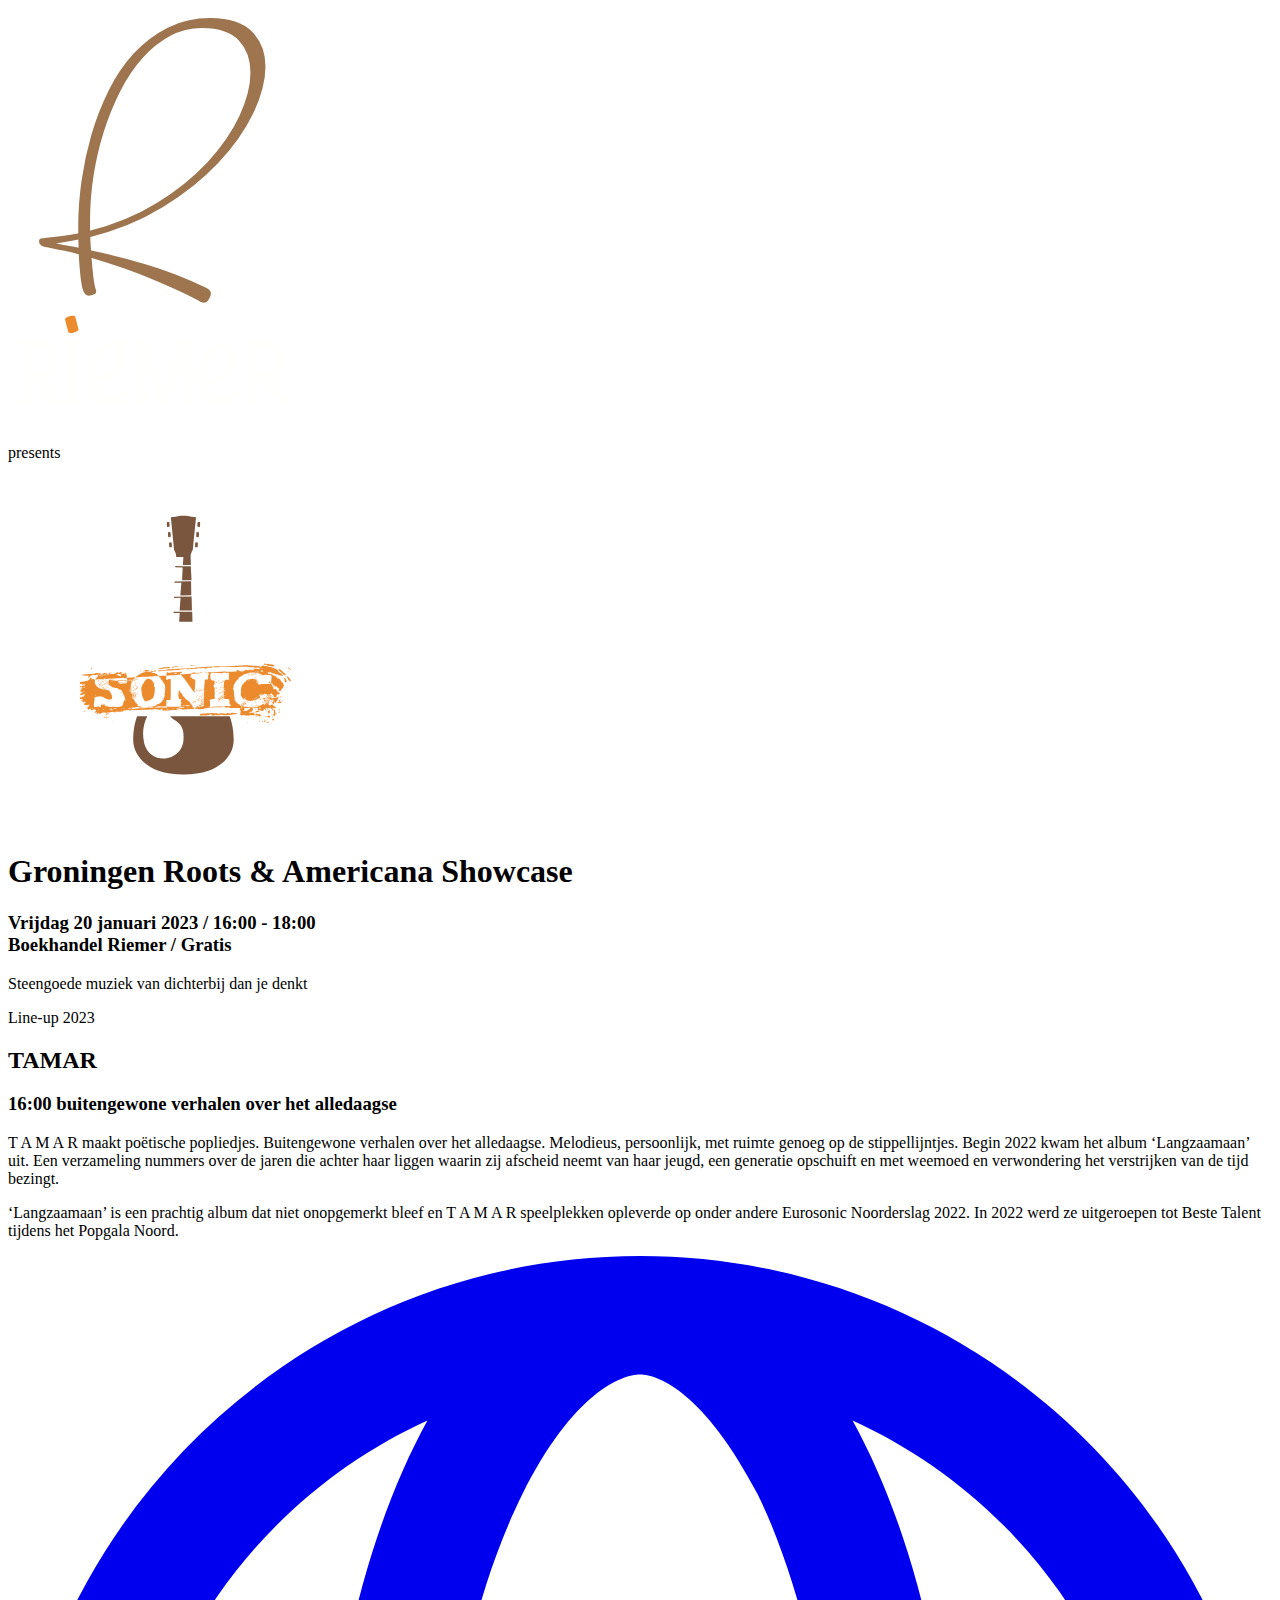
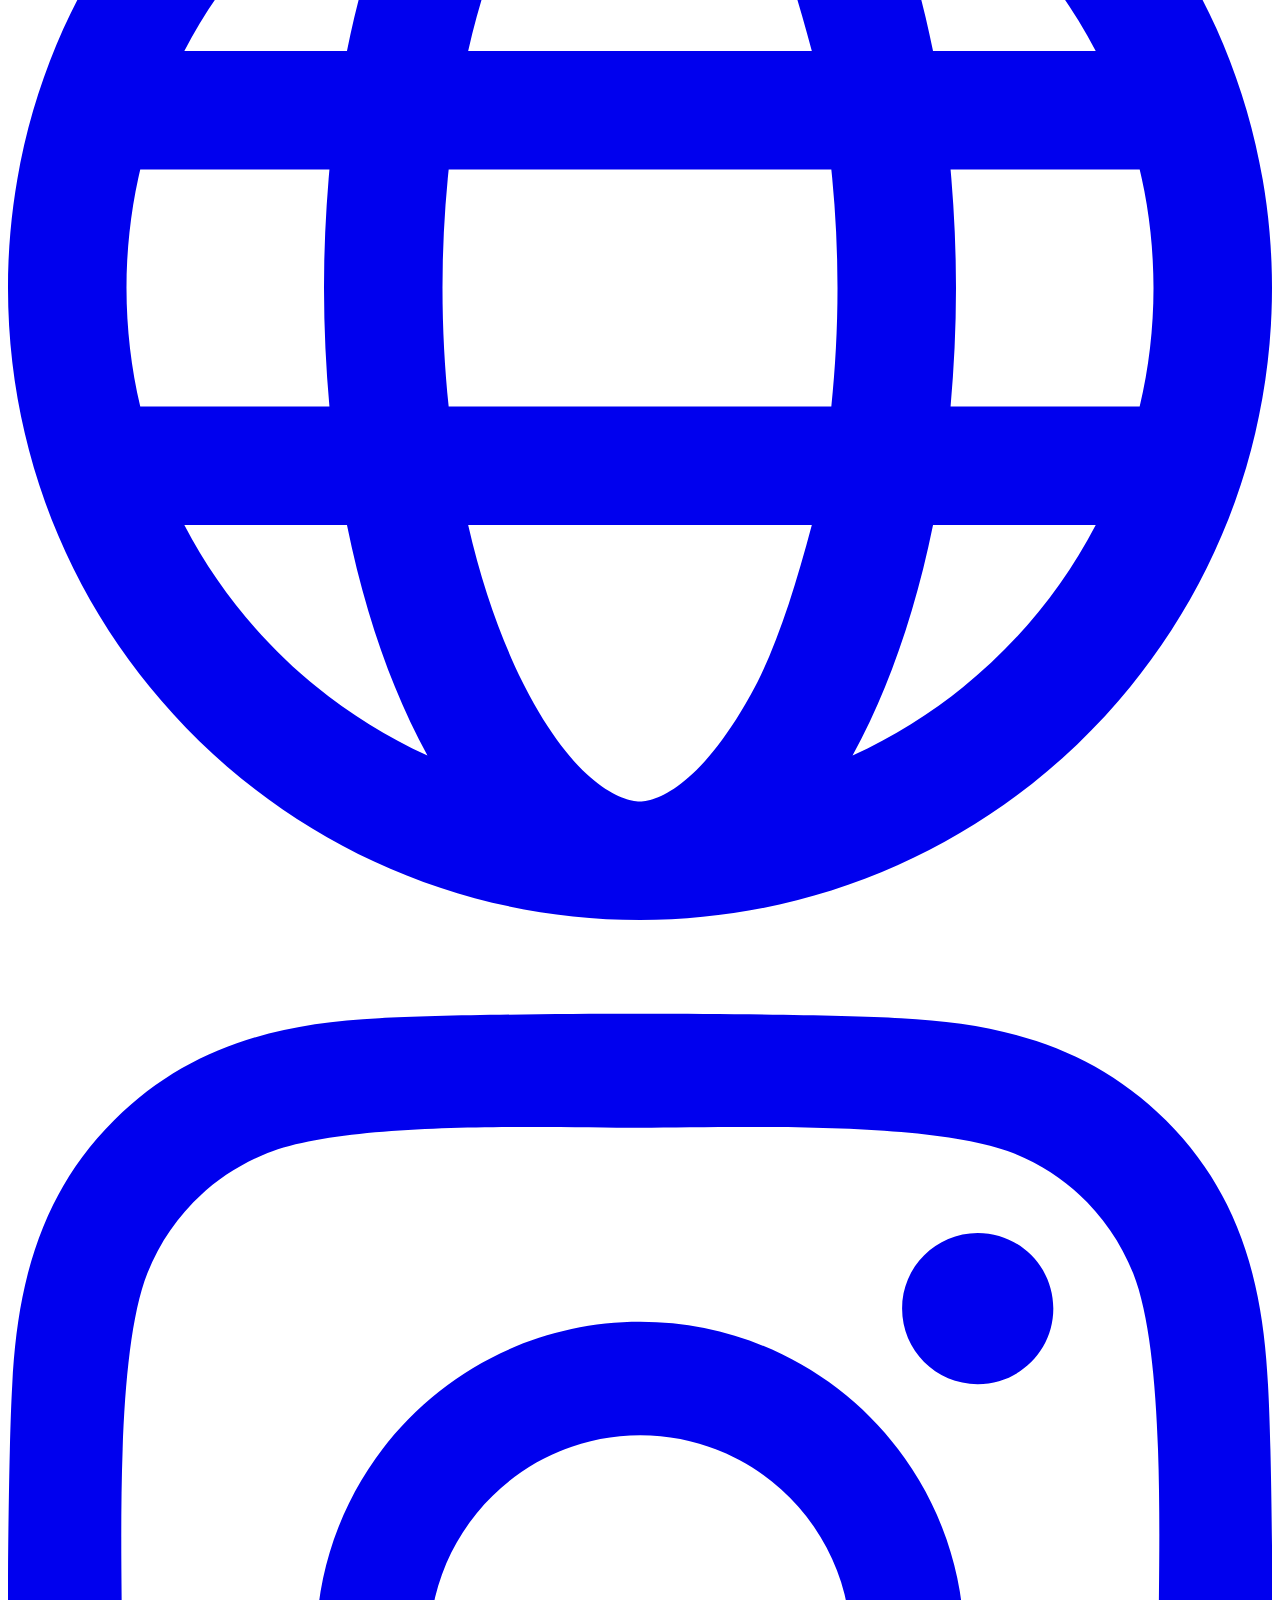
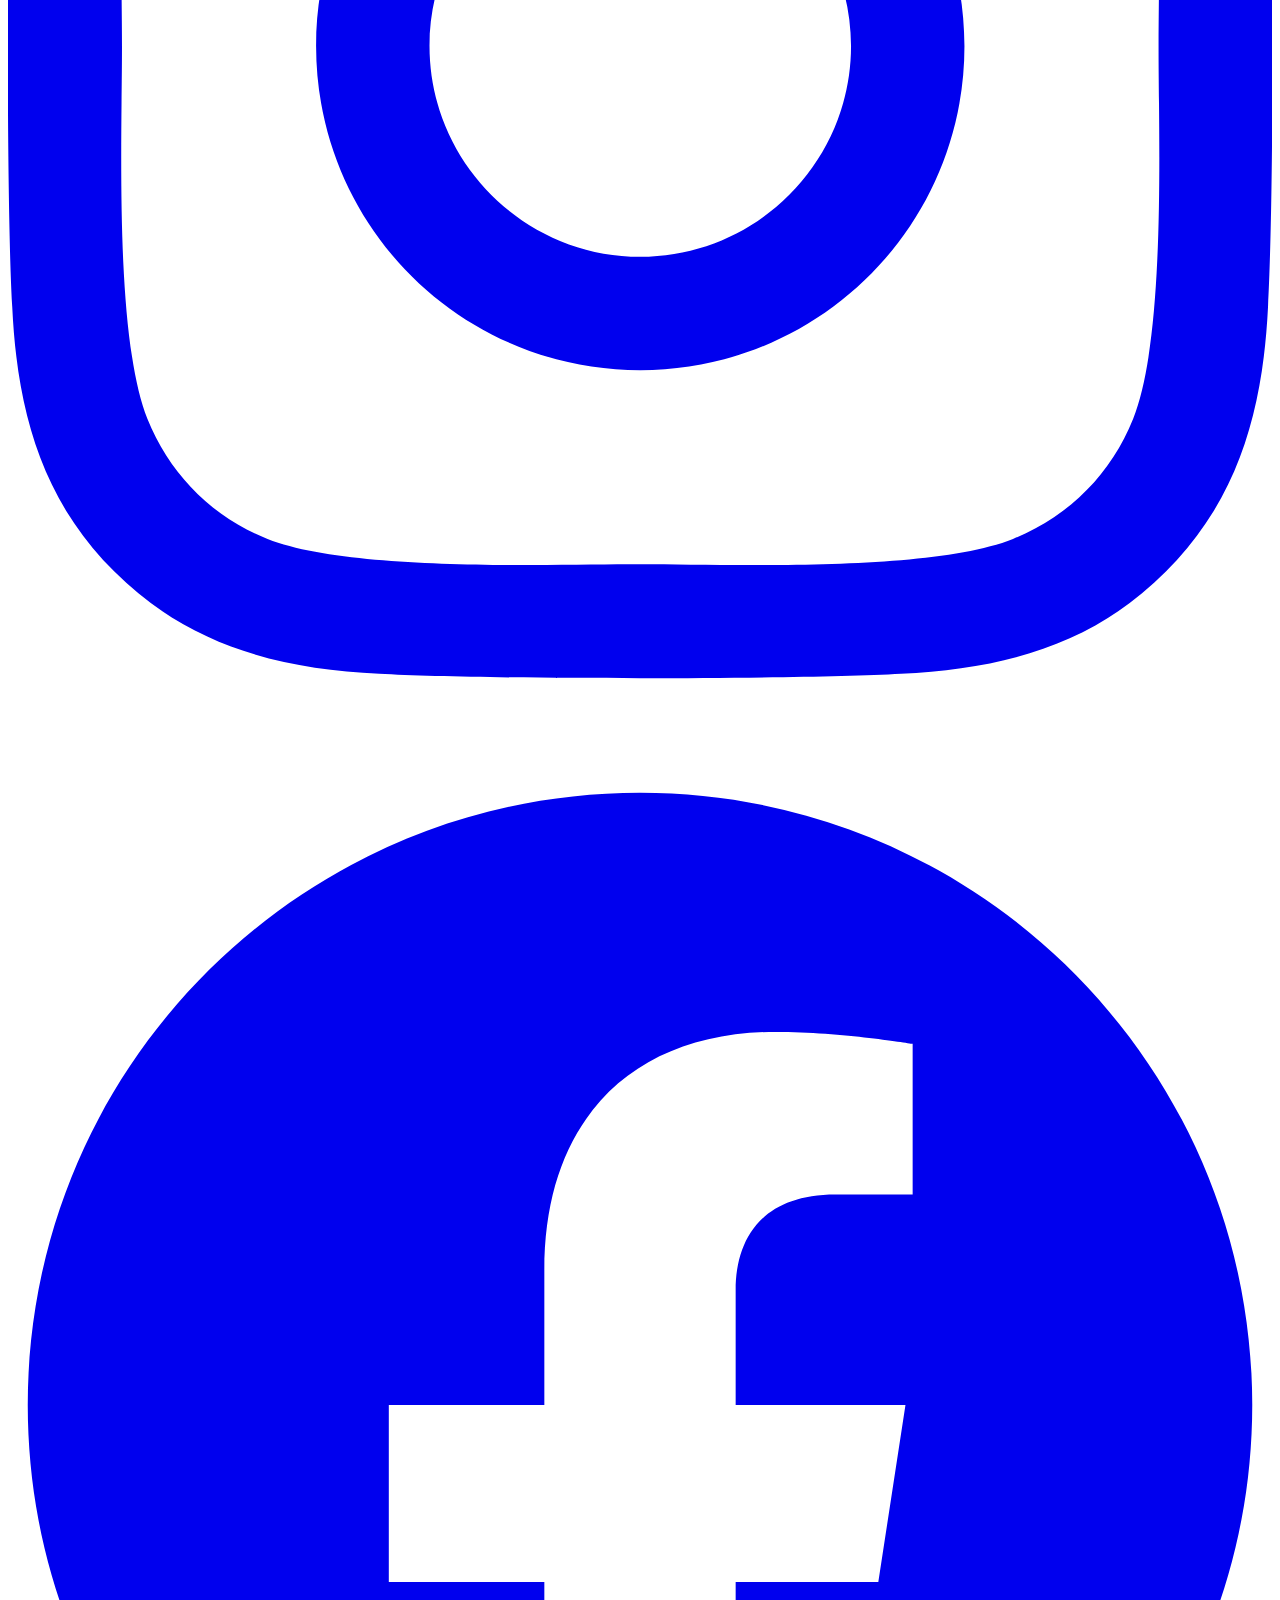
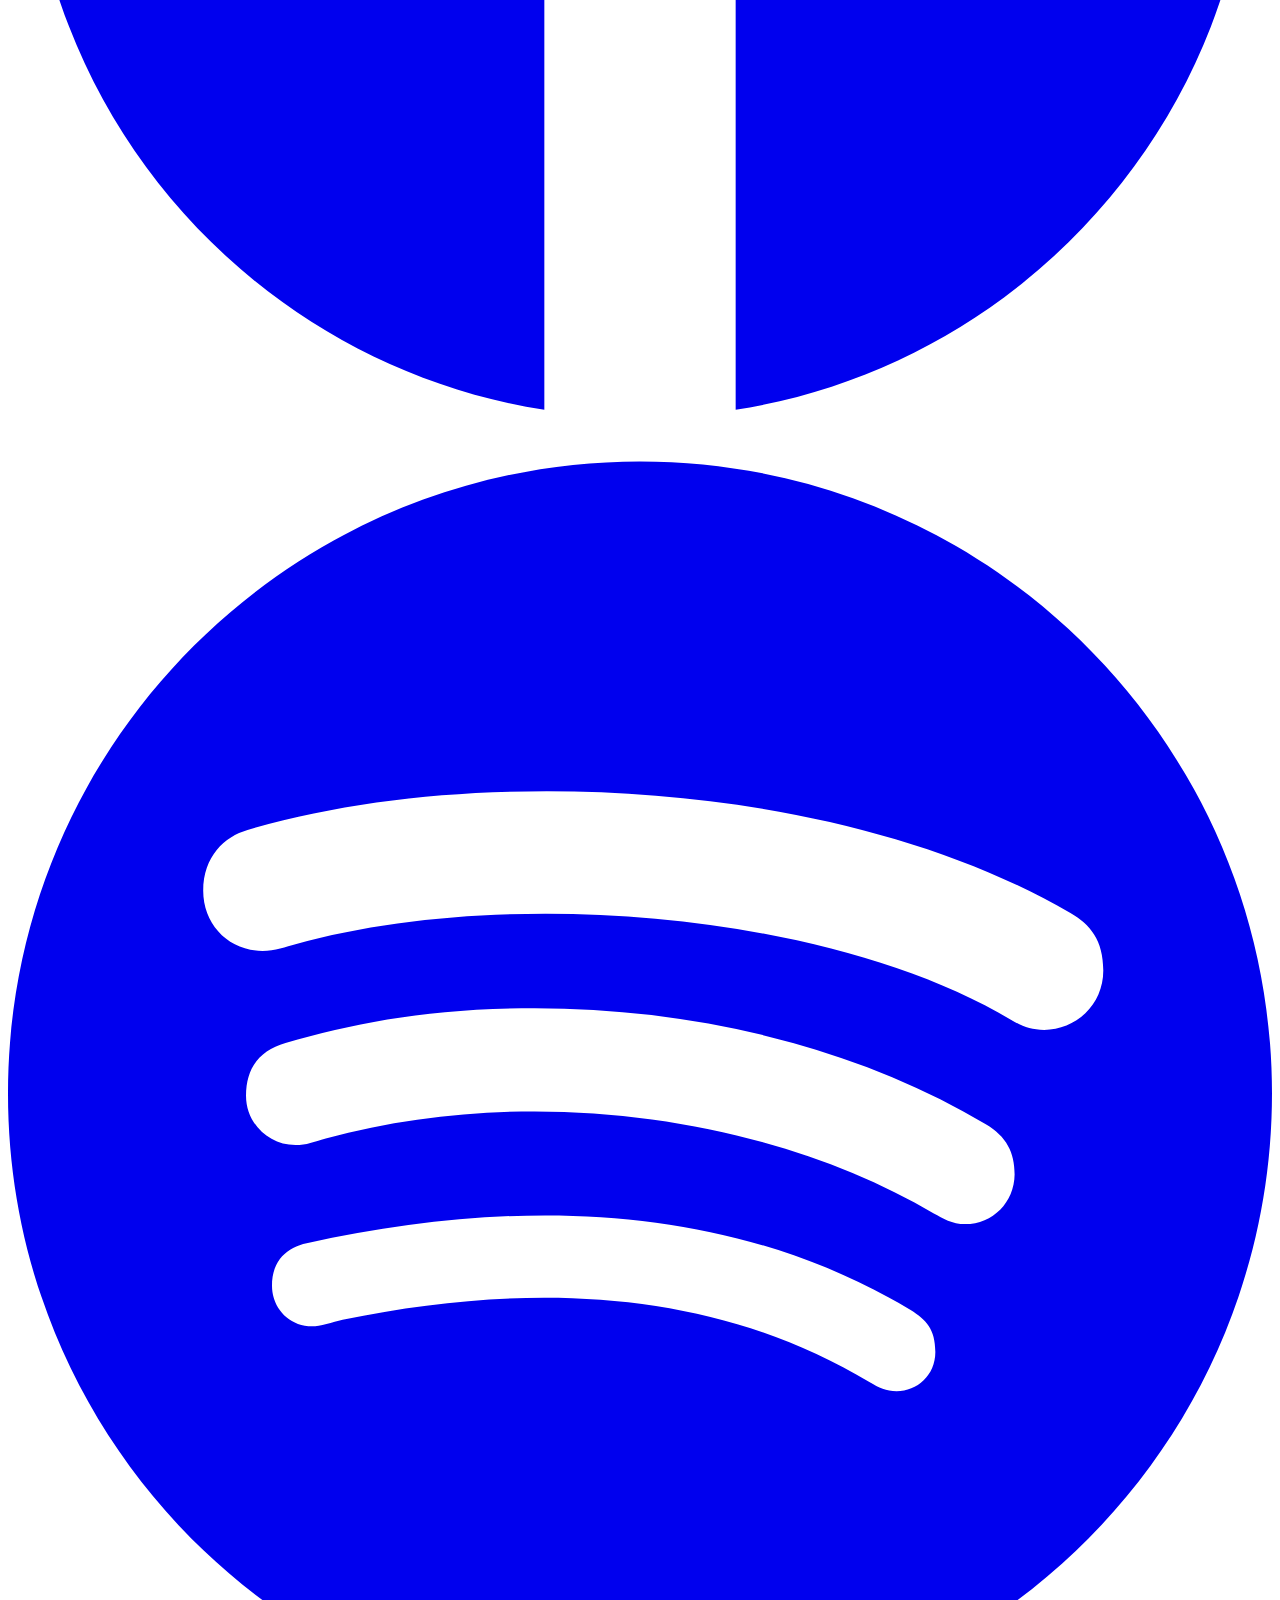
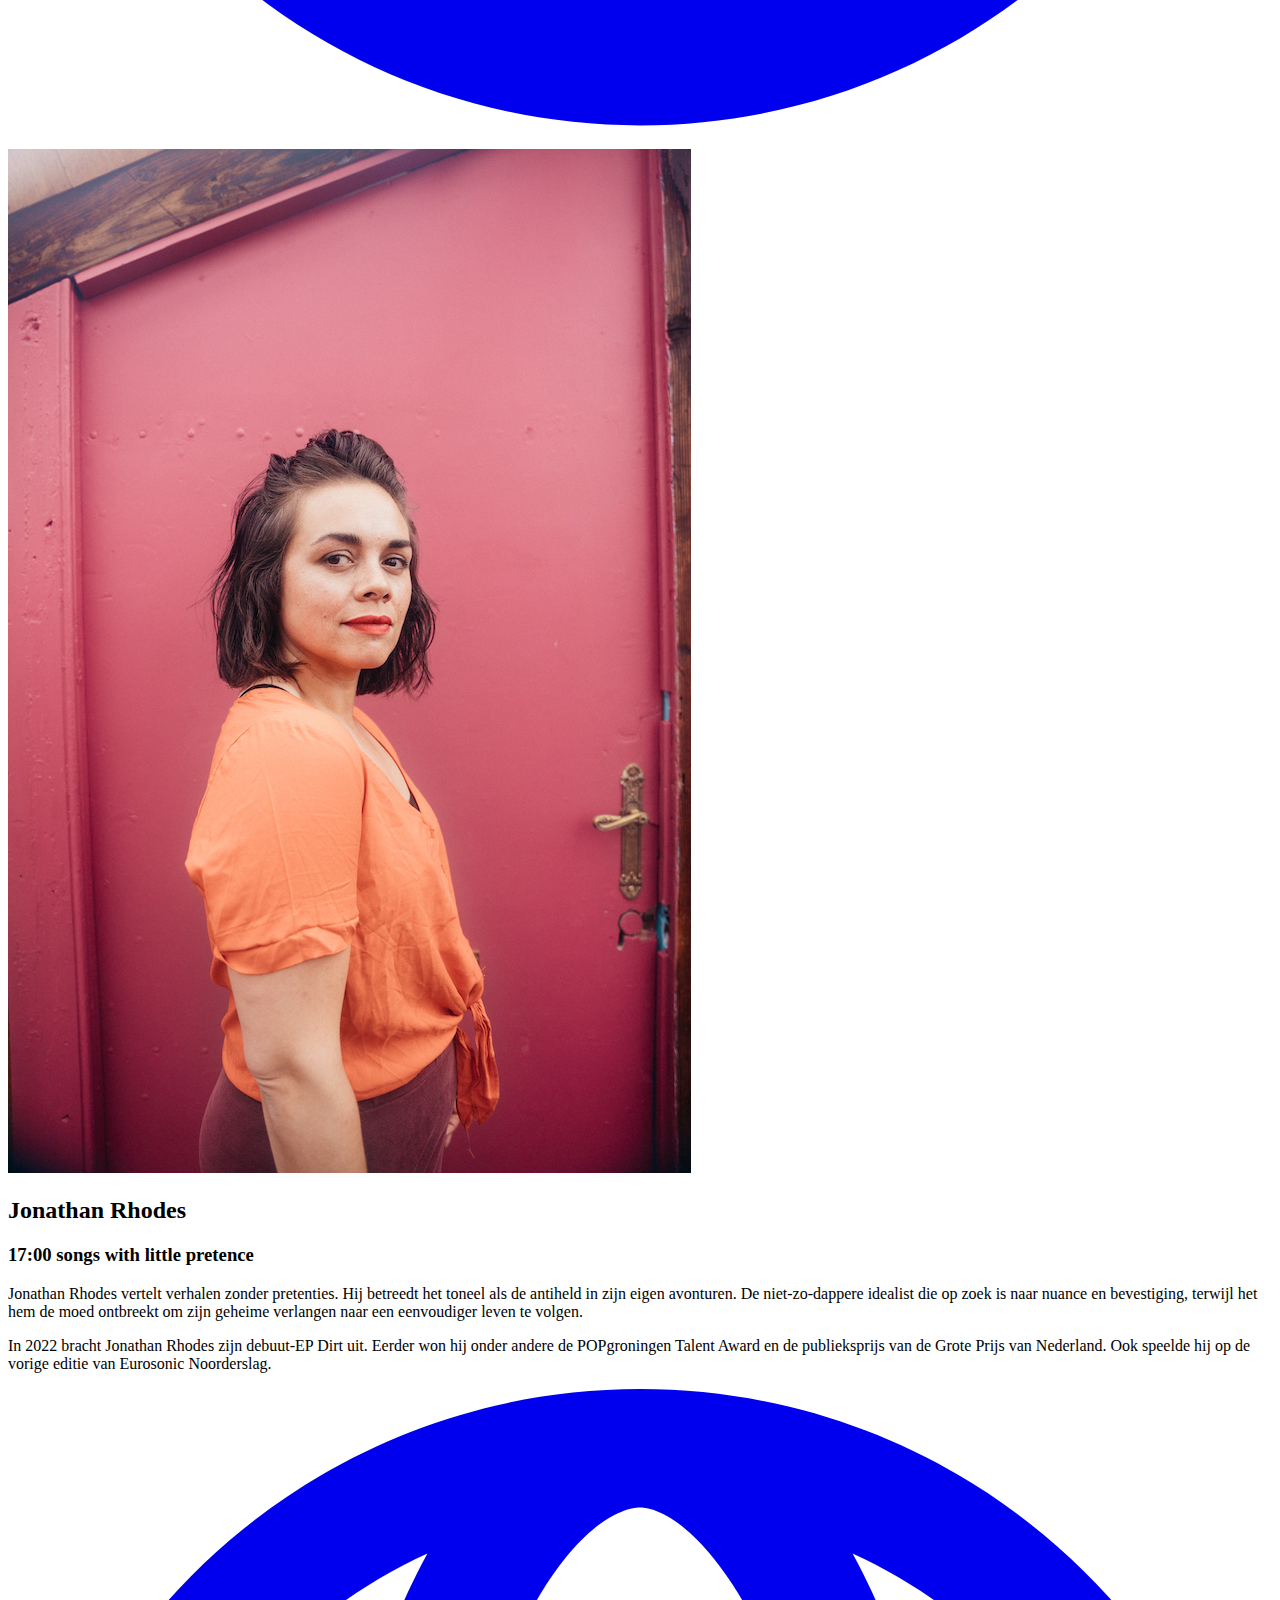
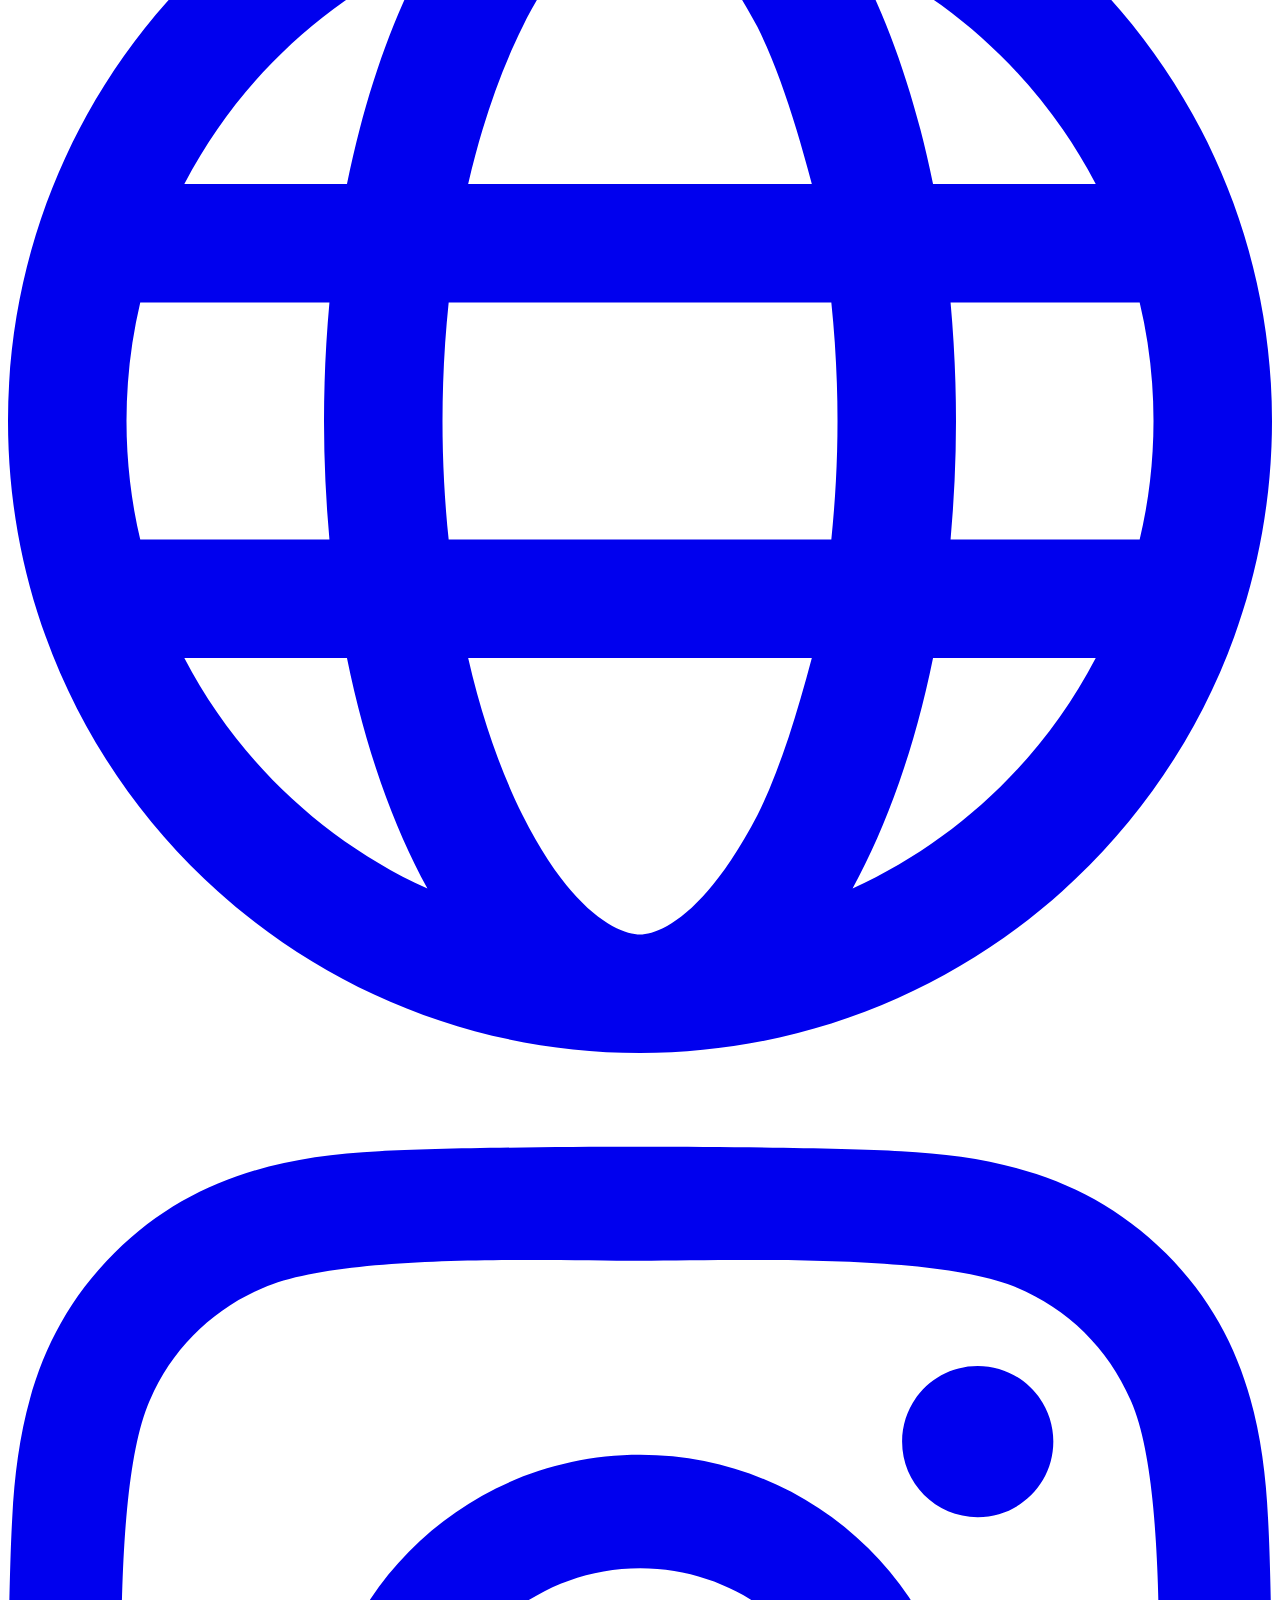
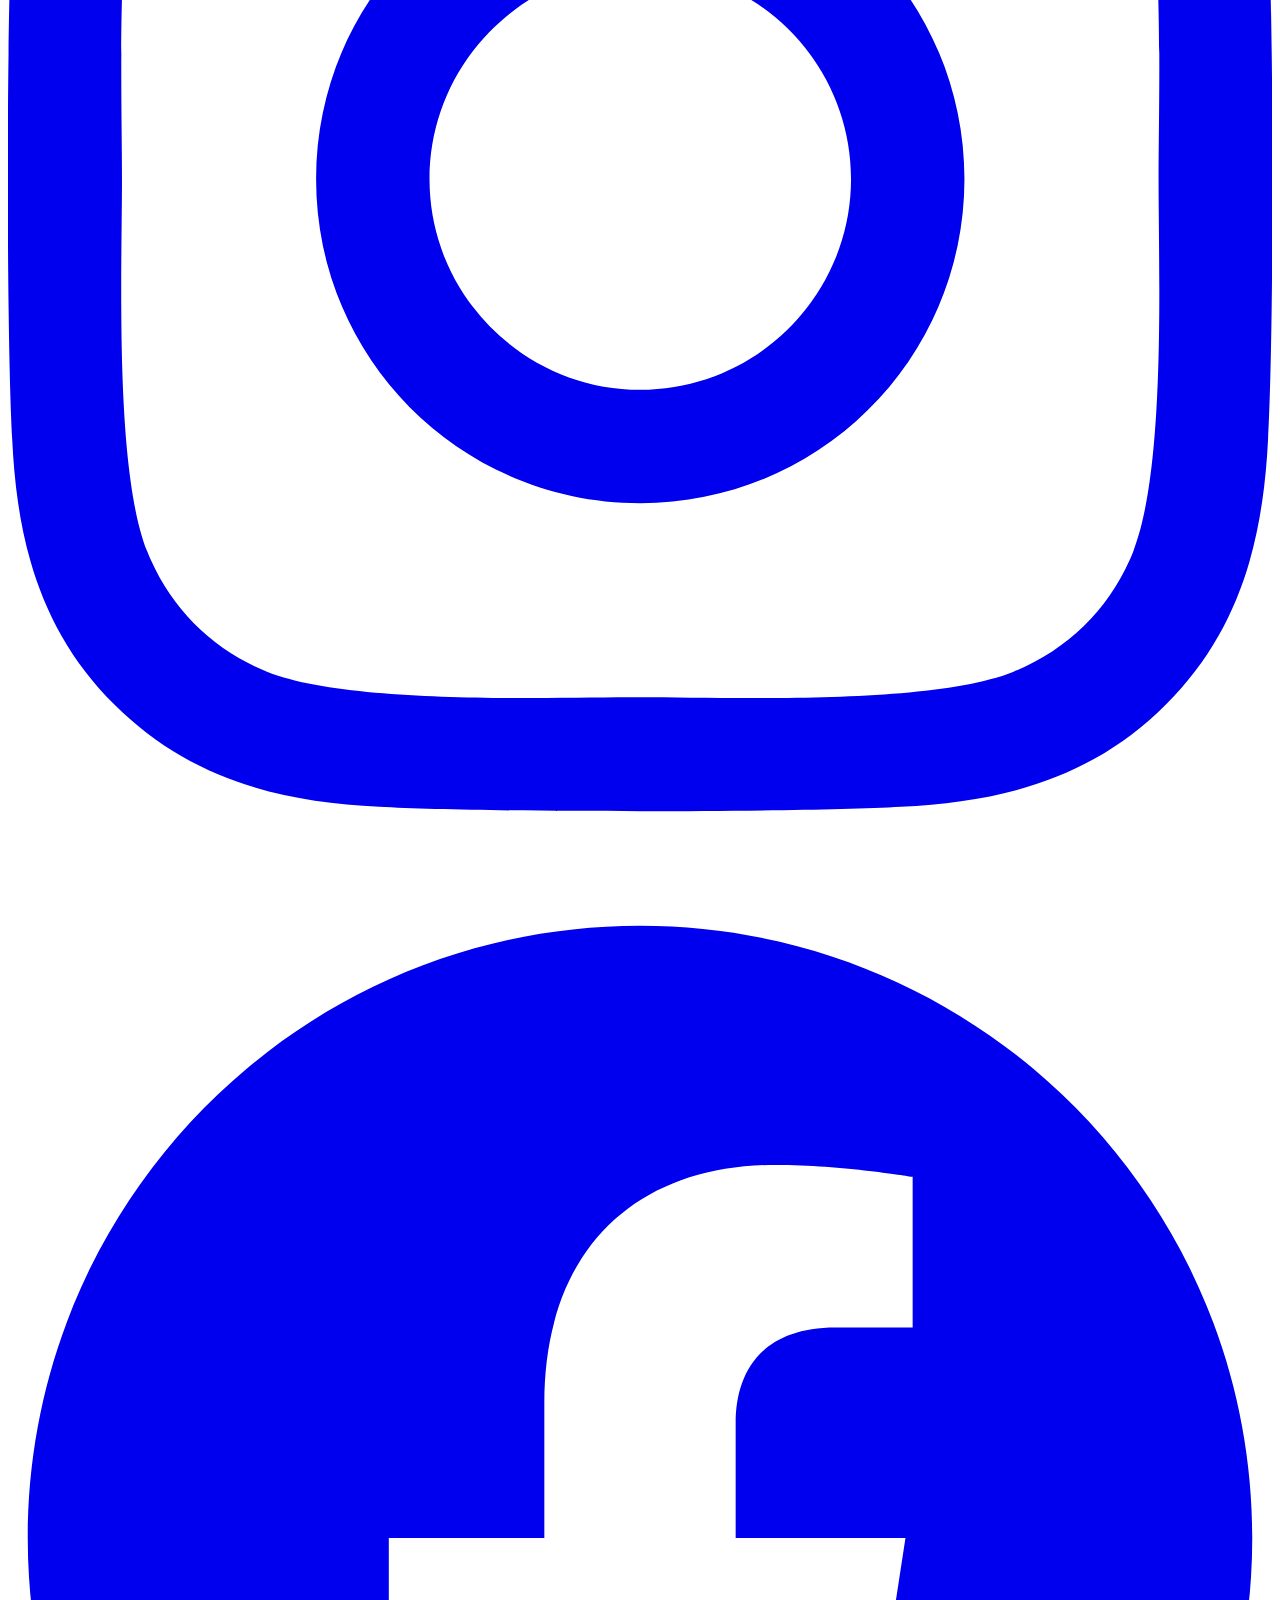
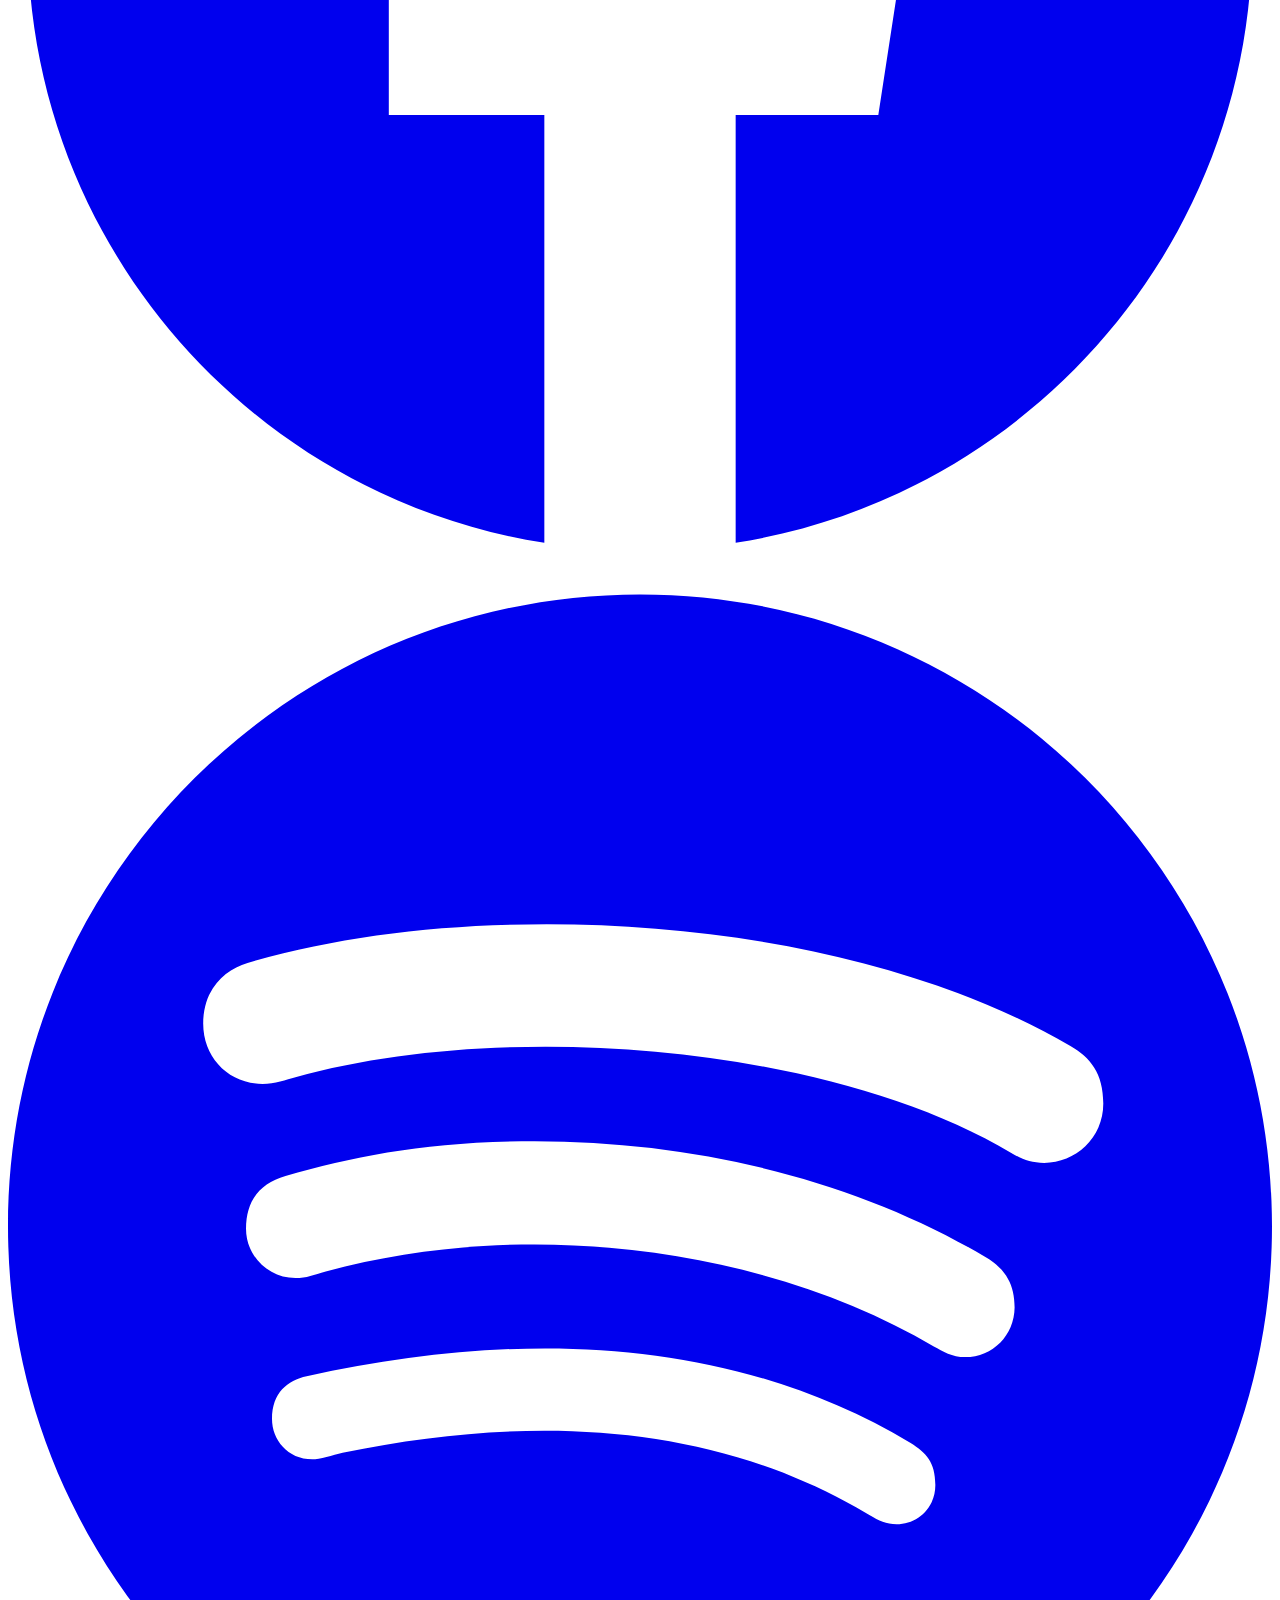
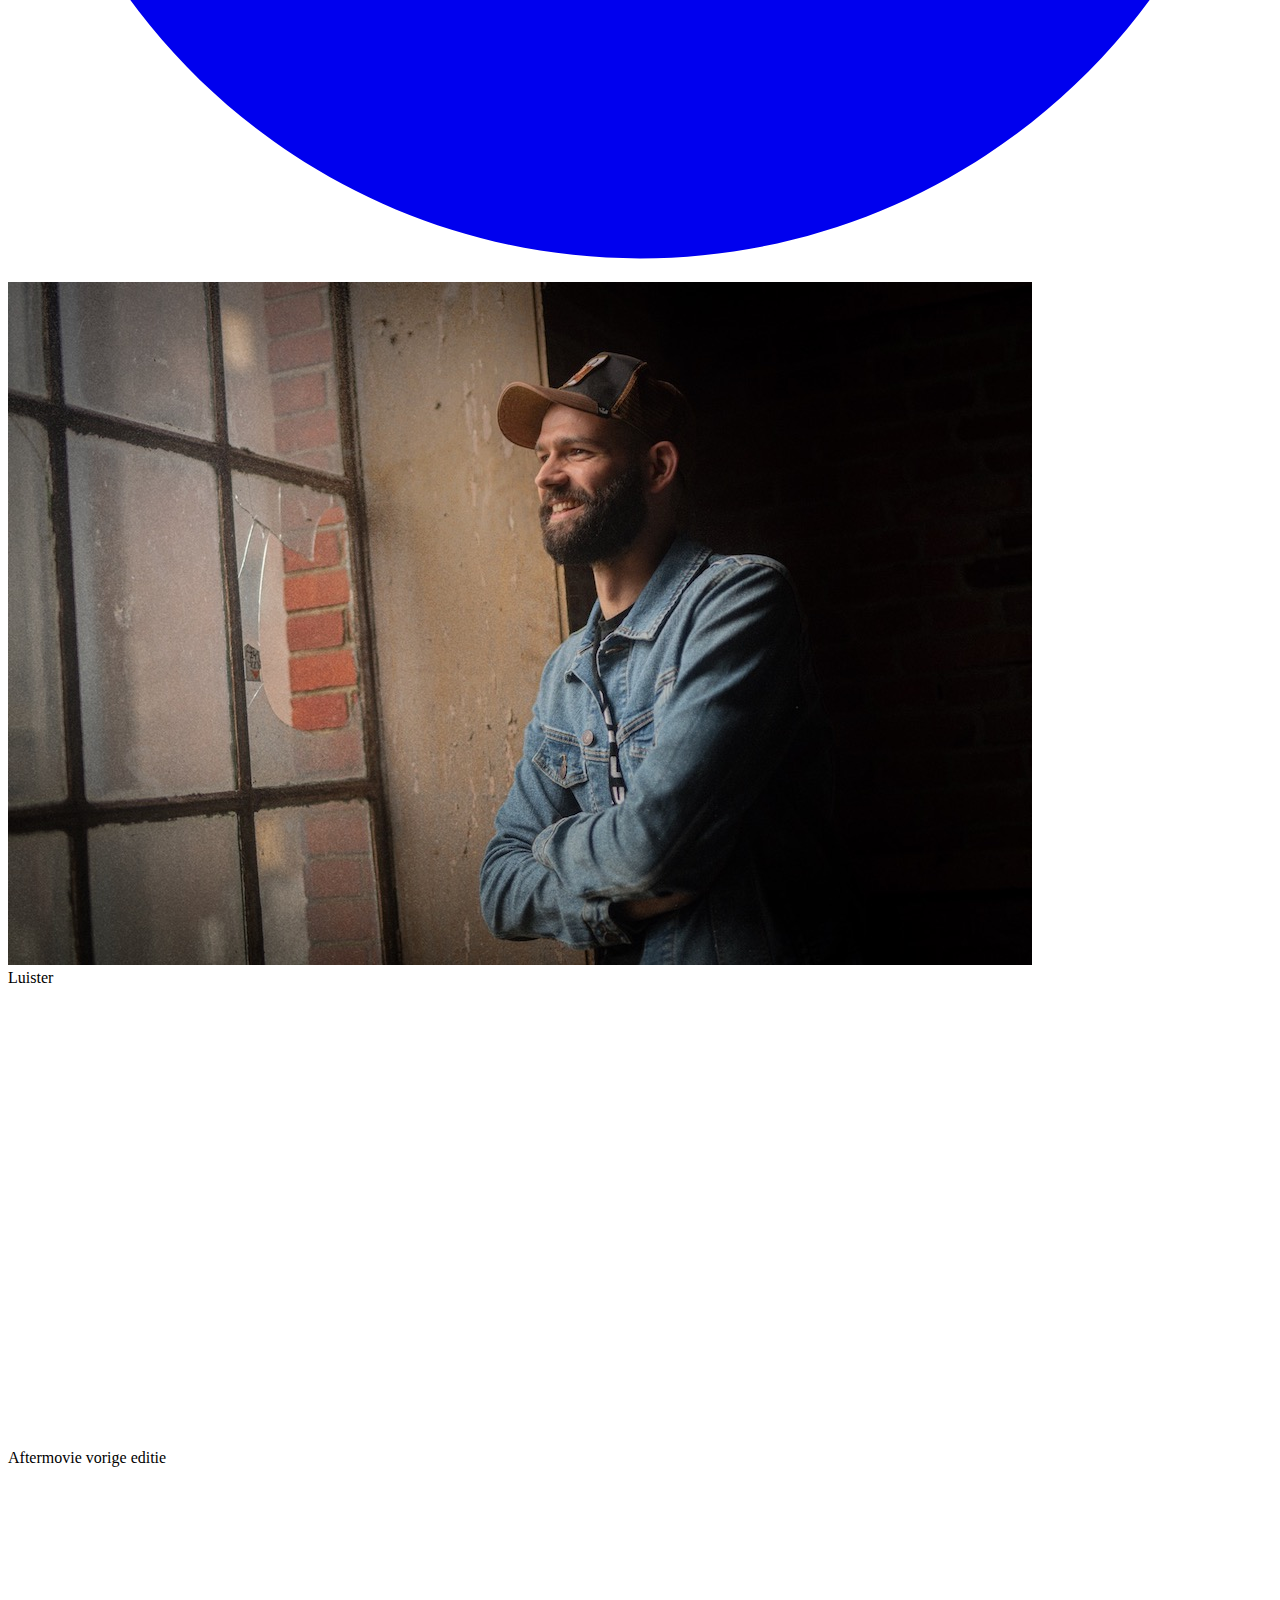
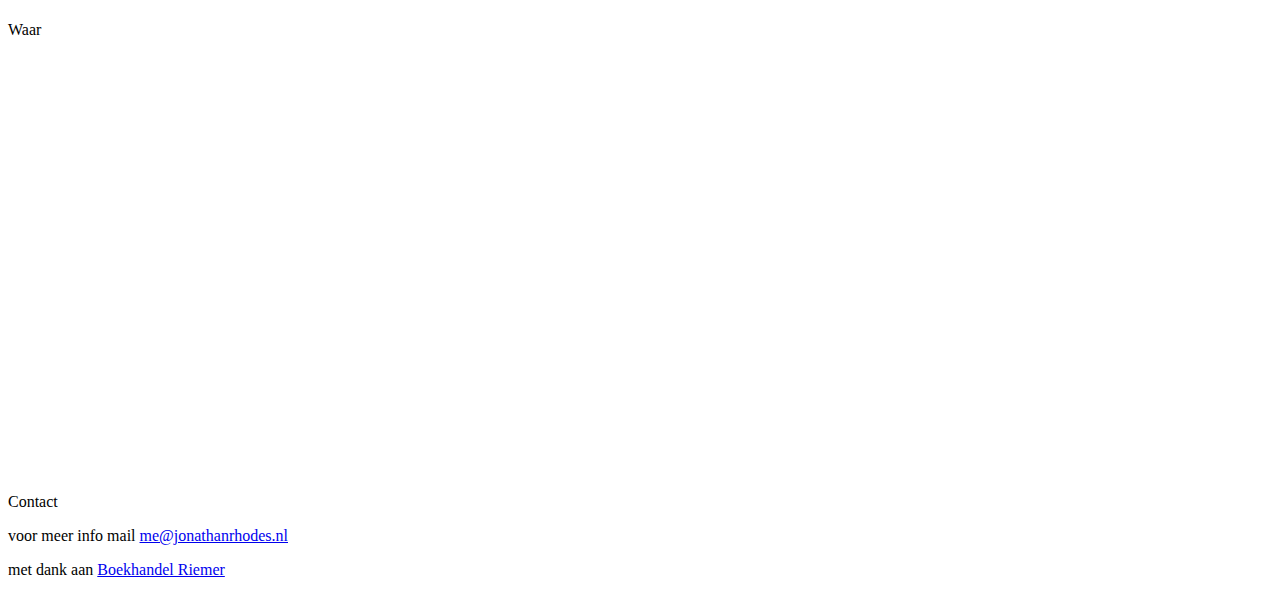
==== commit 933bdae7: "Publishing to gh-pages (publish.sh)" ====
--- a/index.html
+++ b/index.html
@@ -45,7 +45,7 @@
     <h1>Groningen Roots & Americana Showcase</h1>
     <h3>
       <span class="muted">
-        Vrijdag 20 januari 2023 / 15:00 - 17:00
+        Vrijdag 20 januari 2023 / 16:00 - 18:00
         <br />
         Boekhandel Riemer /
       </span>
@@ -60,7 +60,7 @@
     <div class="artist">
       <h2>TAMAR</h2>
       <h3>
-        <span class="secondary"> 15:00 </span>
+        <span class="secondary"> 16:00 </span>
         buitengewone verhalen over het alledaagse
       </h3>
 
@@ -126,7 +126,7 @@
     <div class="artist">
       <h2>Jonathan Rhodes</h2>
       <h3>
-        <span class="secondary"> 16:00 </span>
+        <span class="secondary"> 17:00 </span>
         songs with little pretence
       </h3>
 
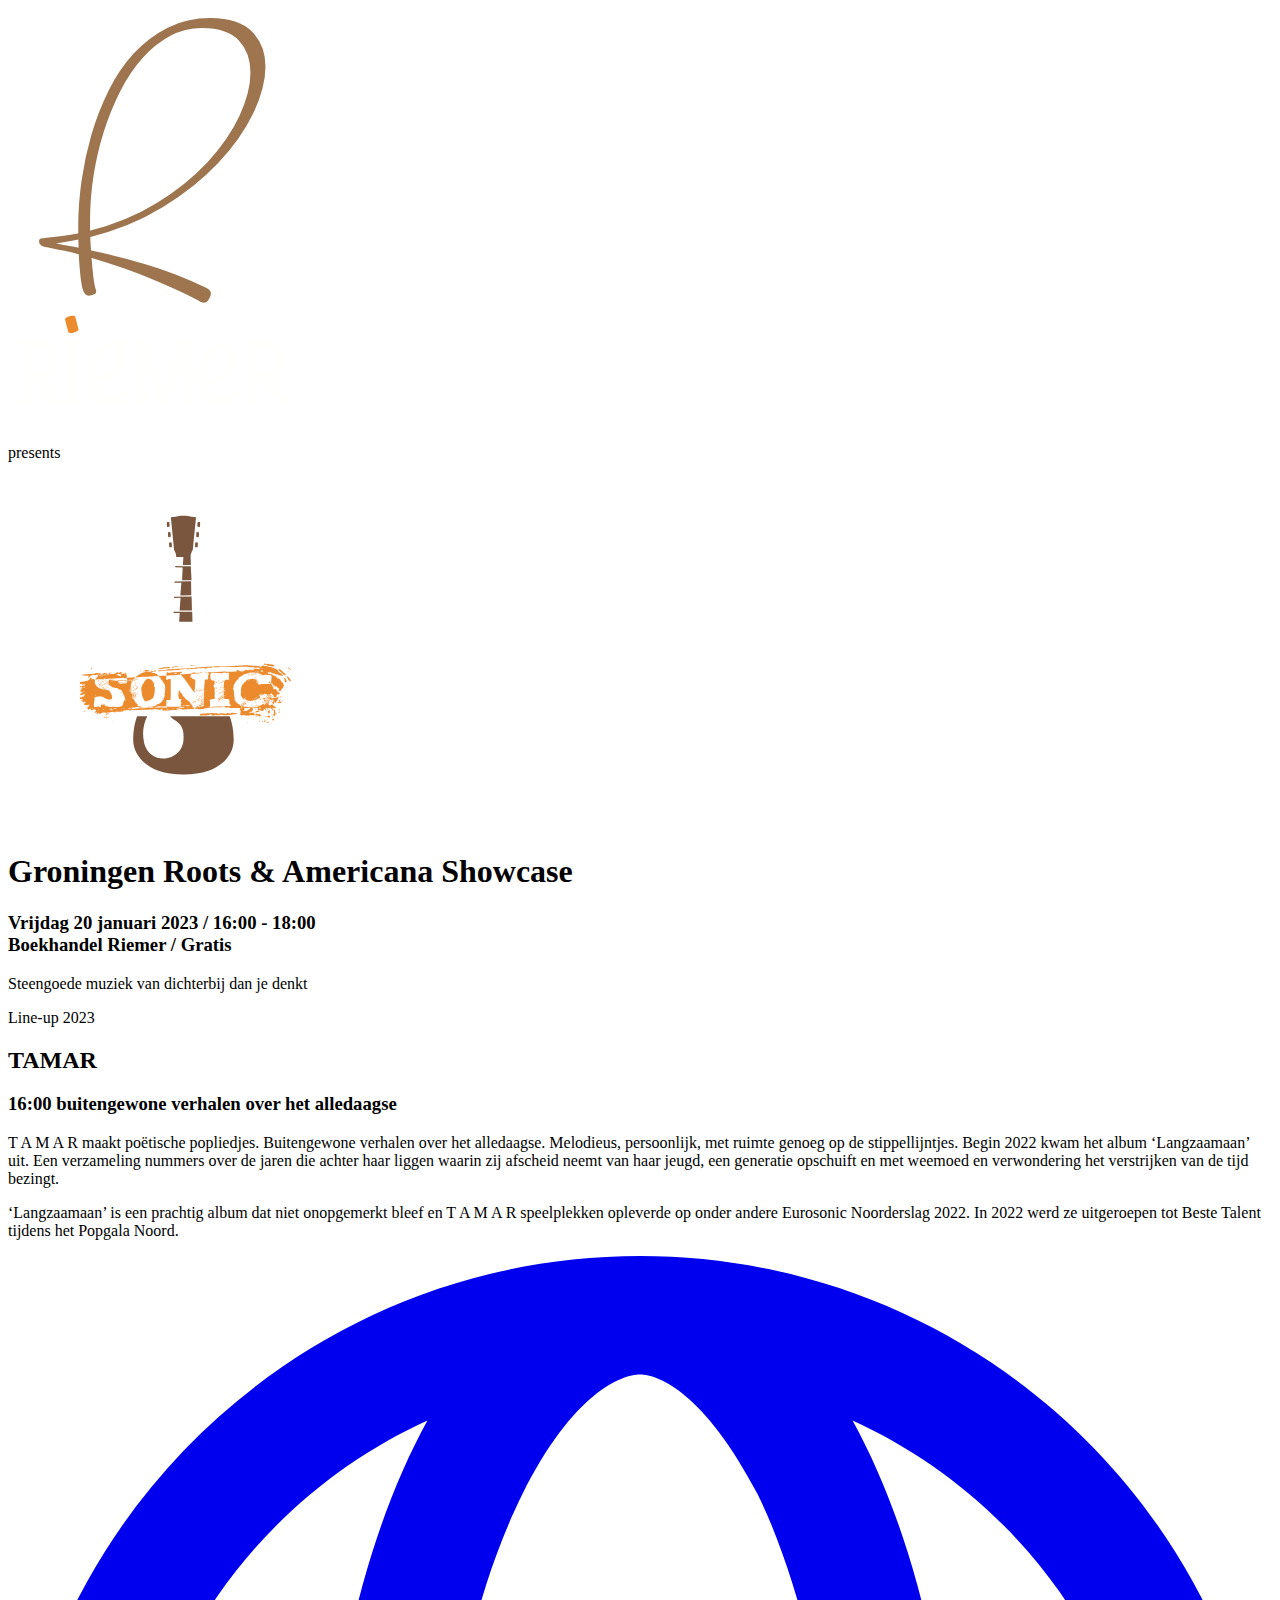
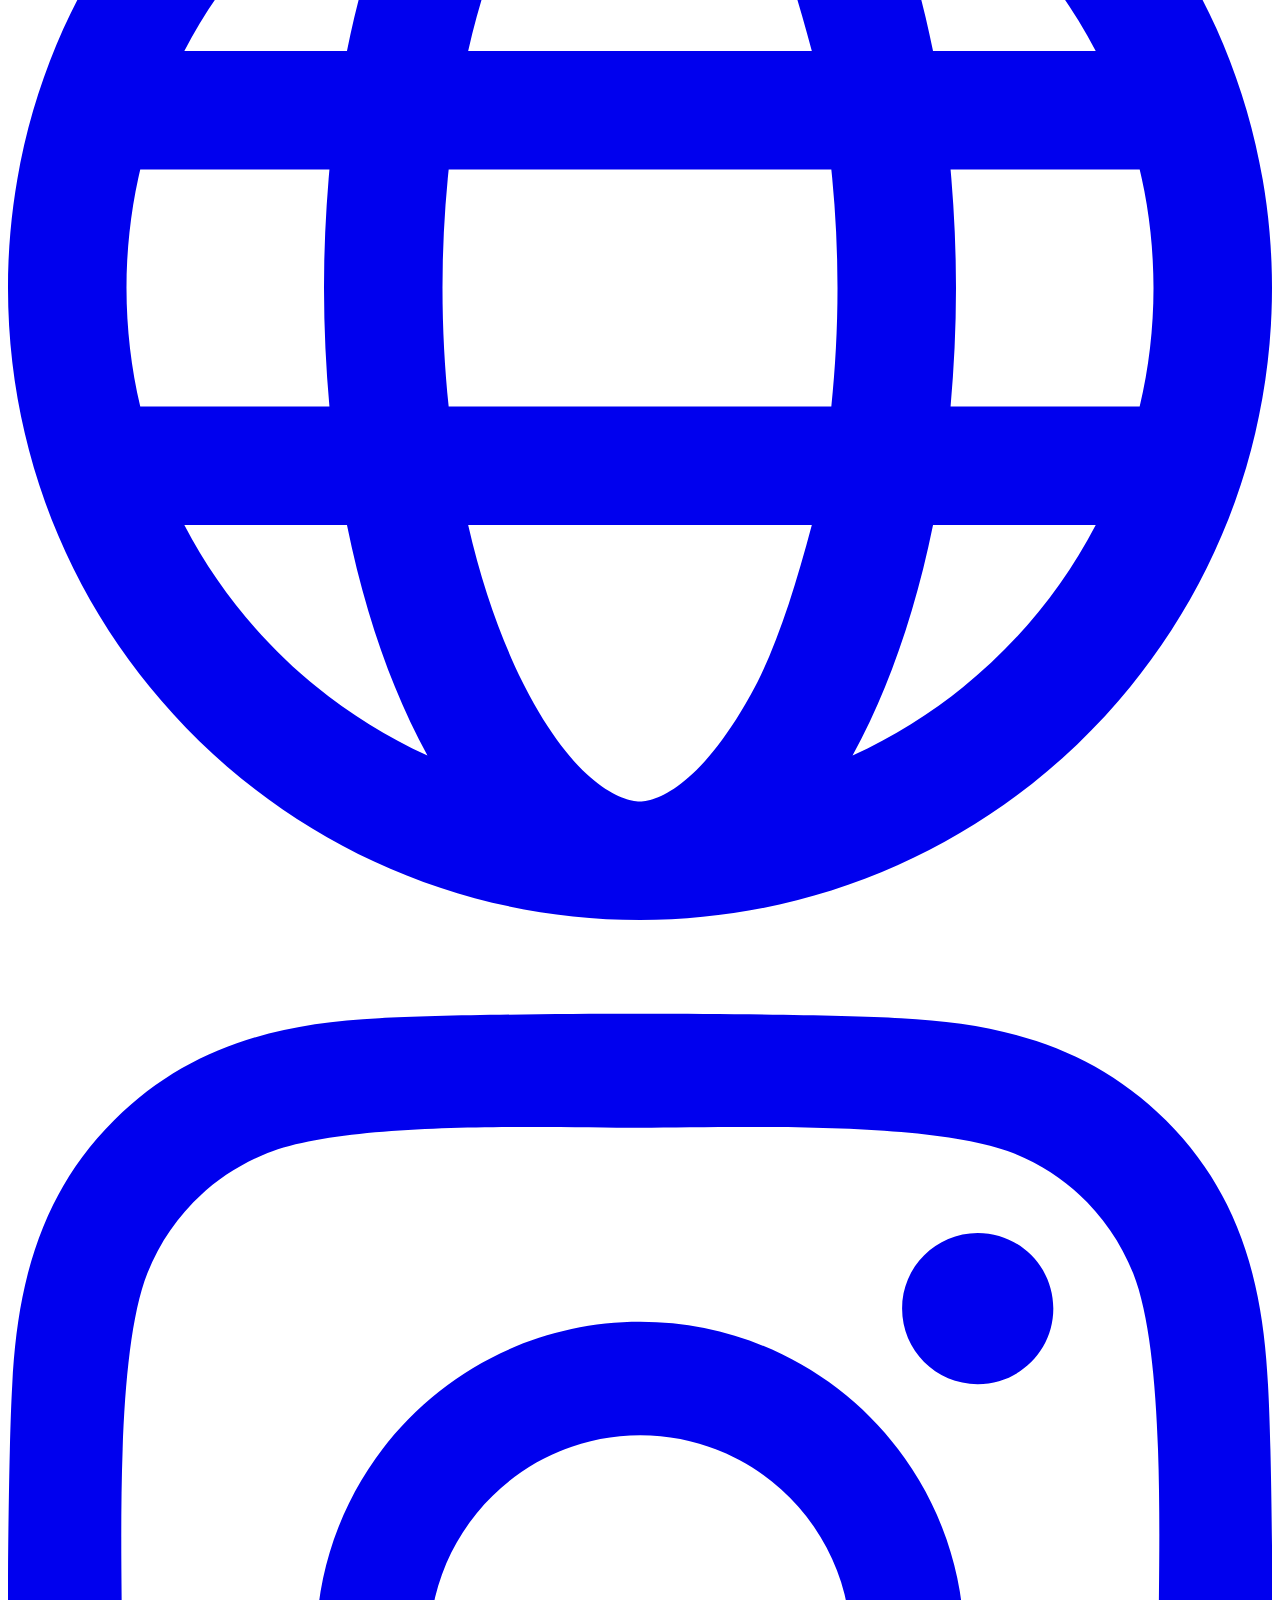
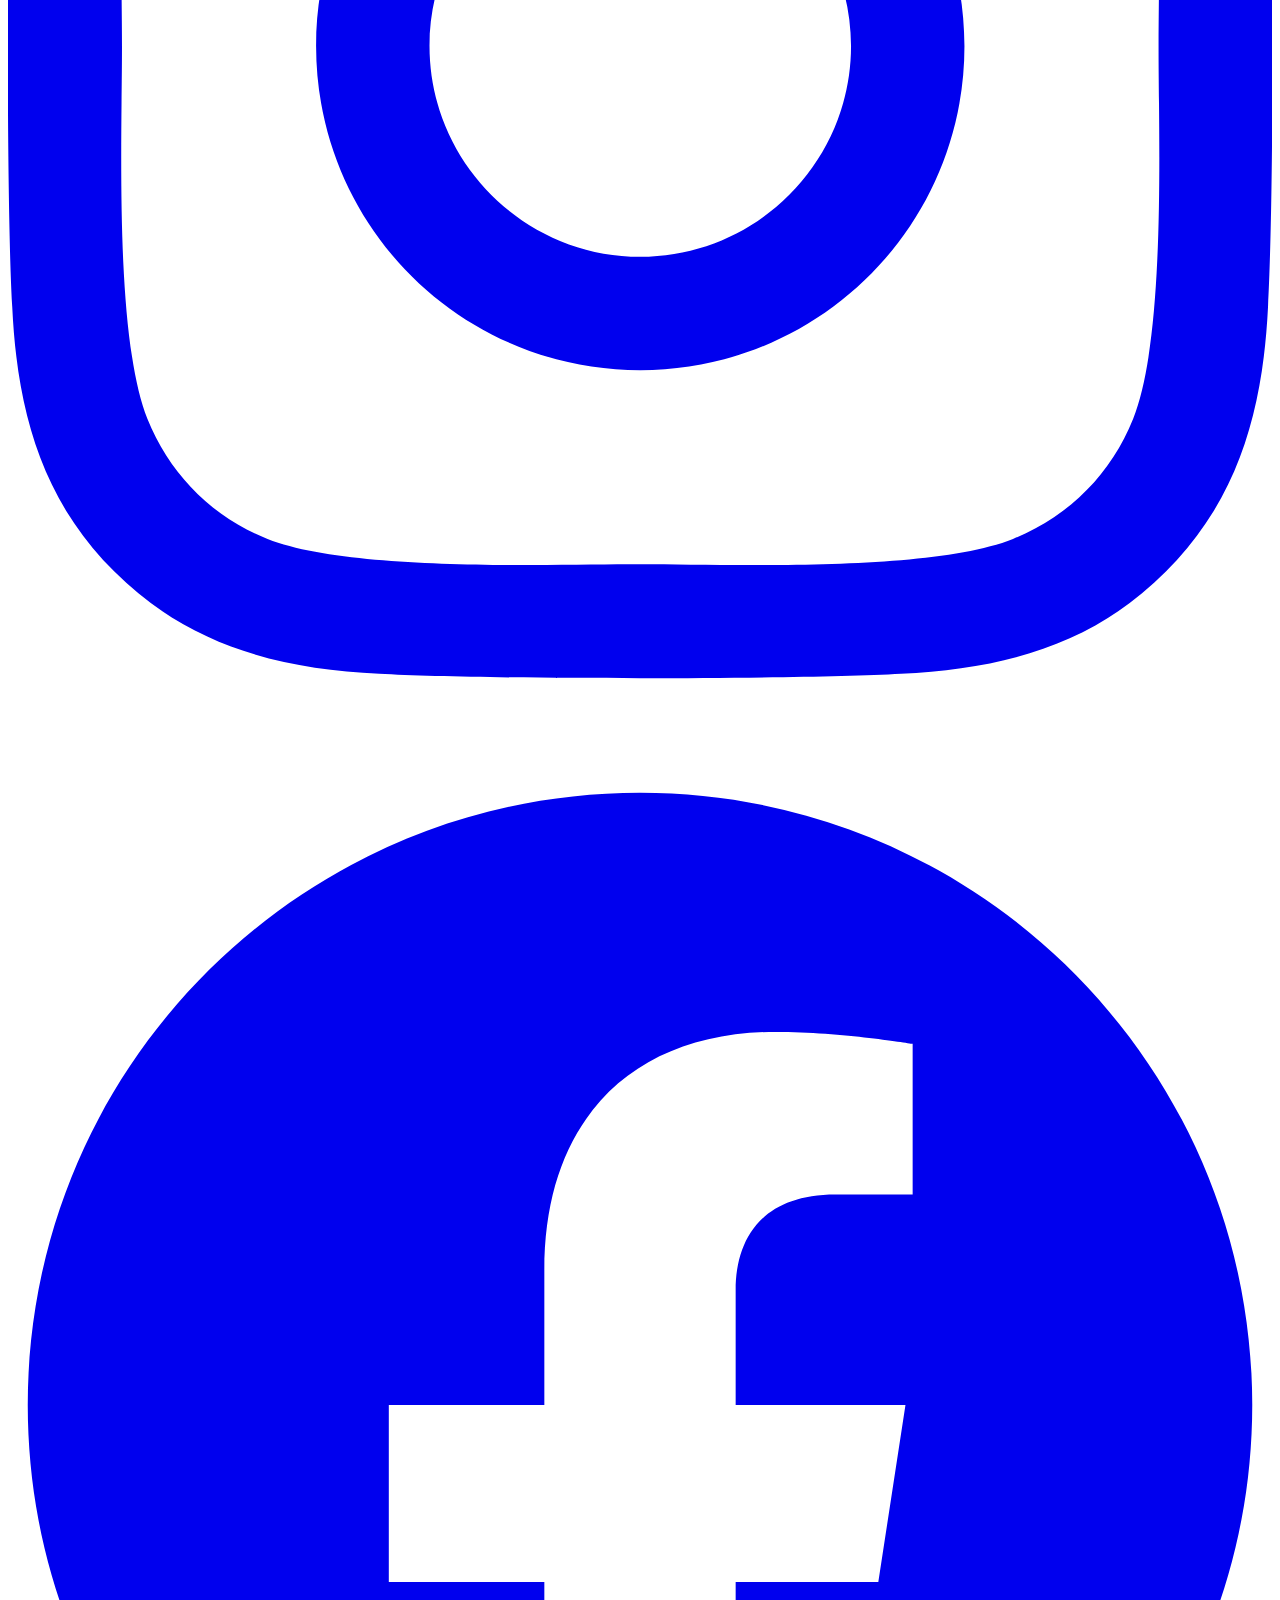
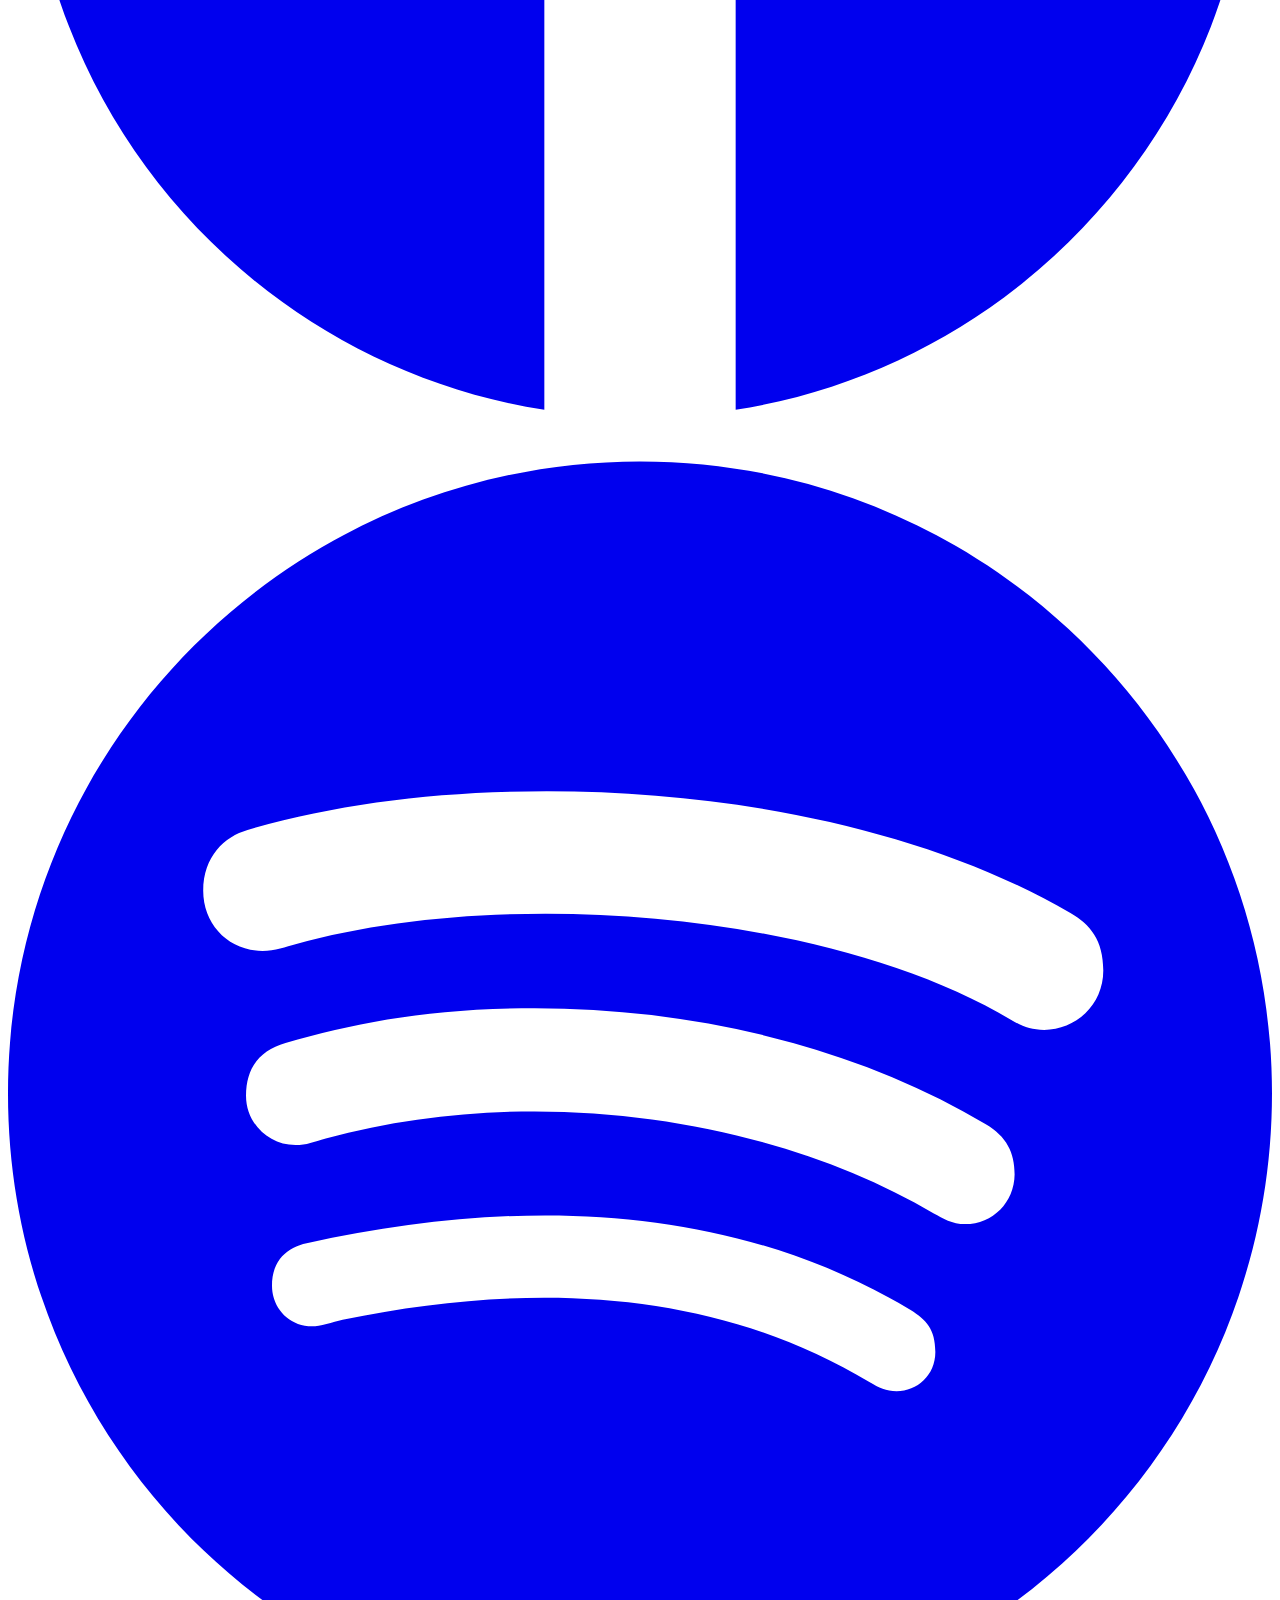
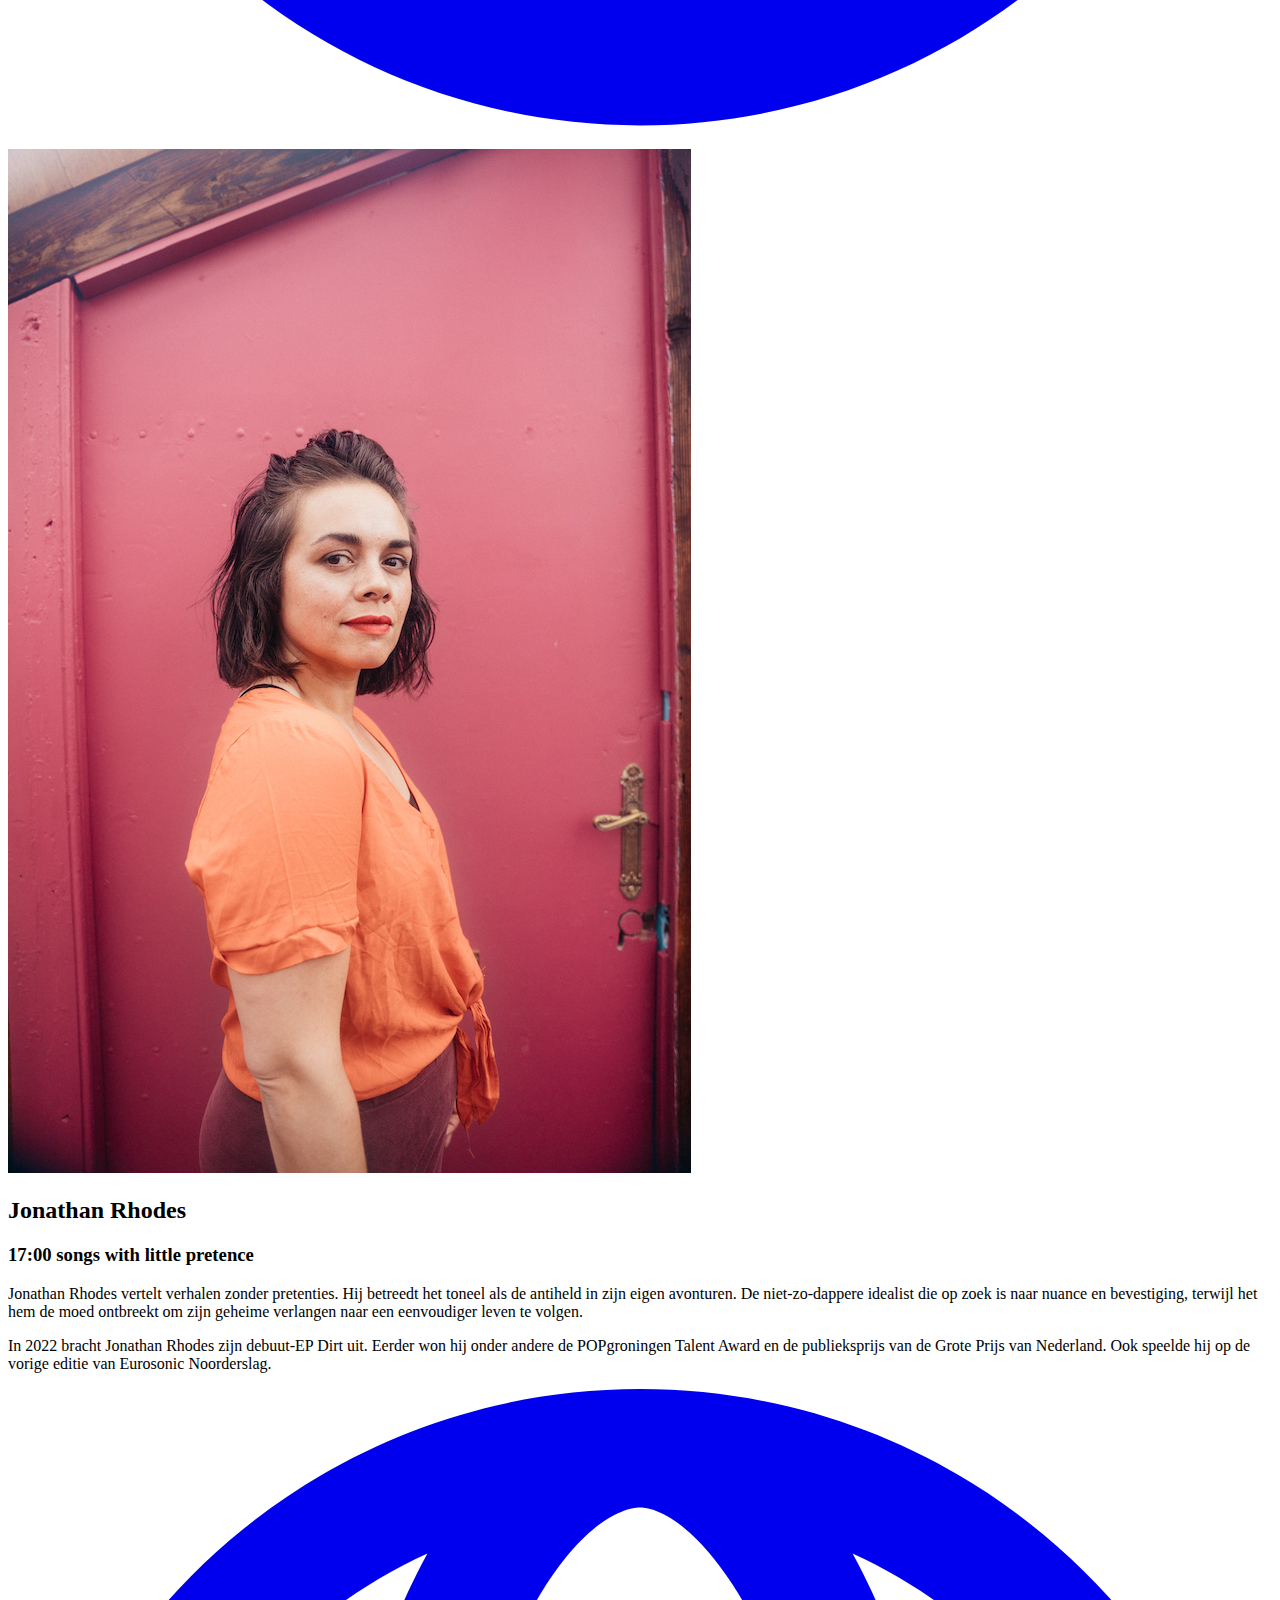
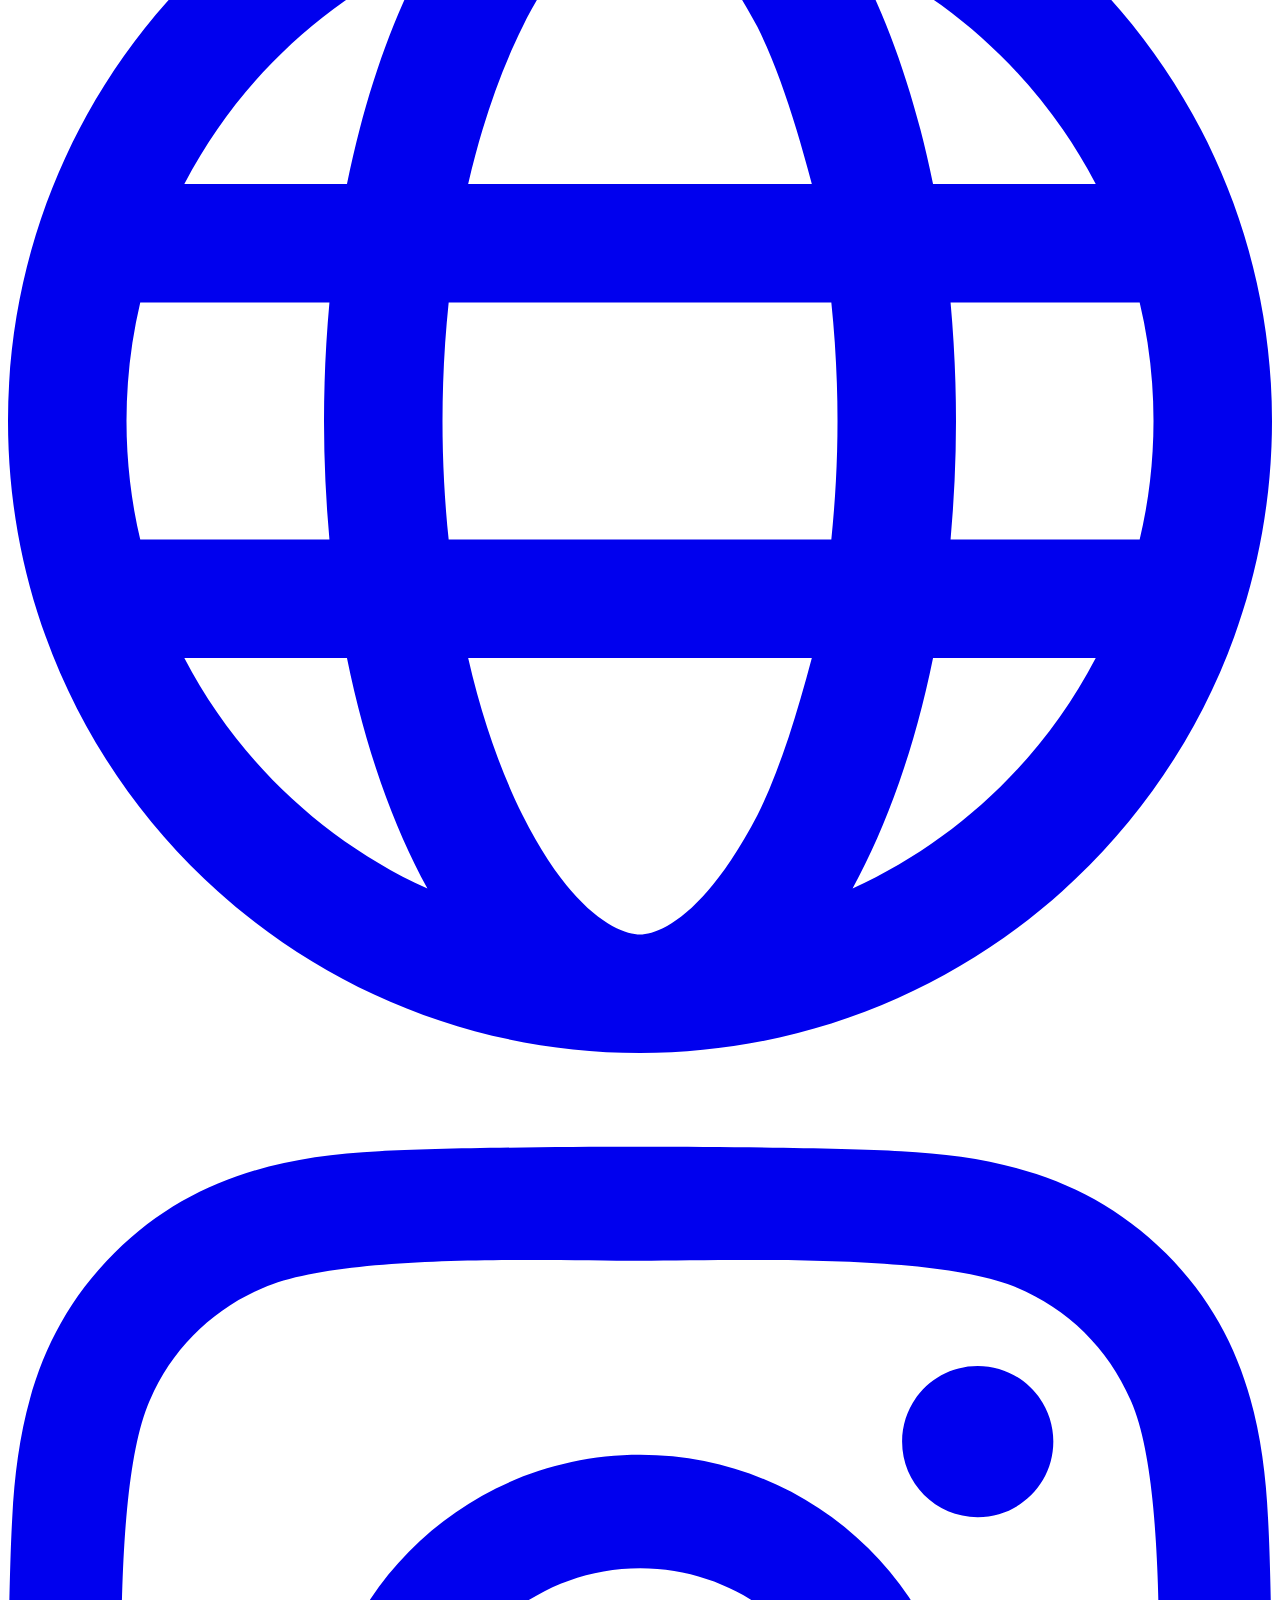
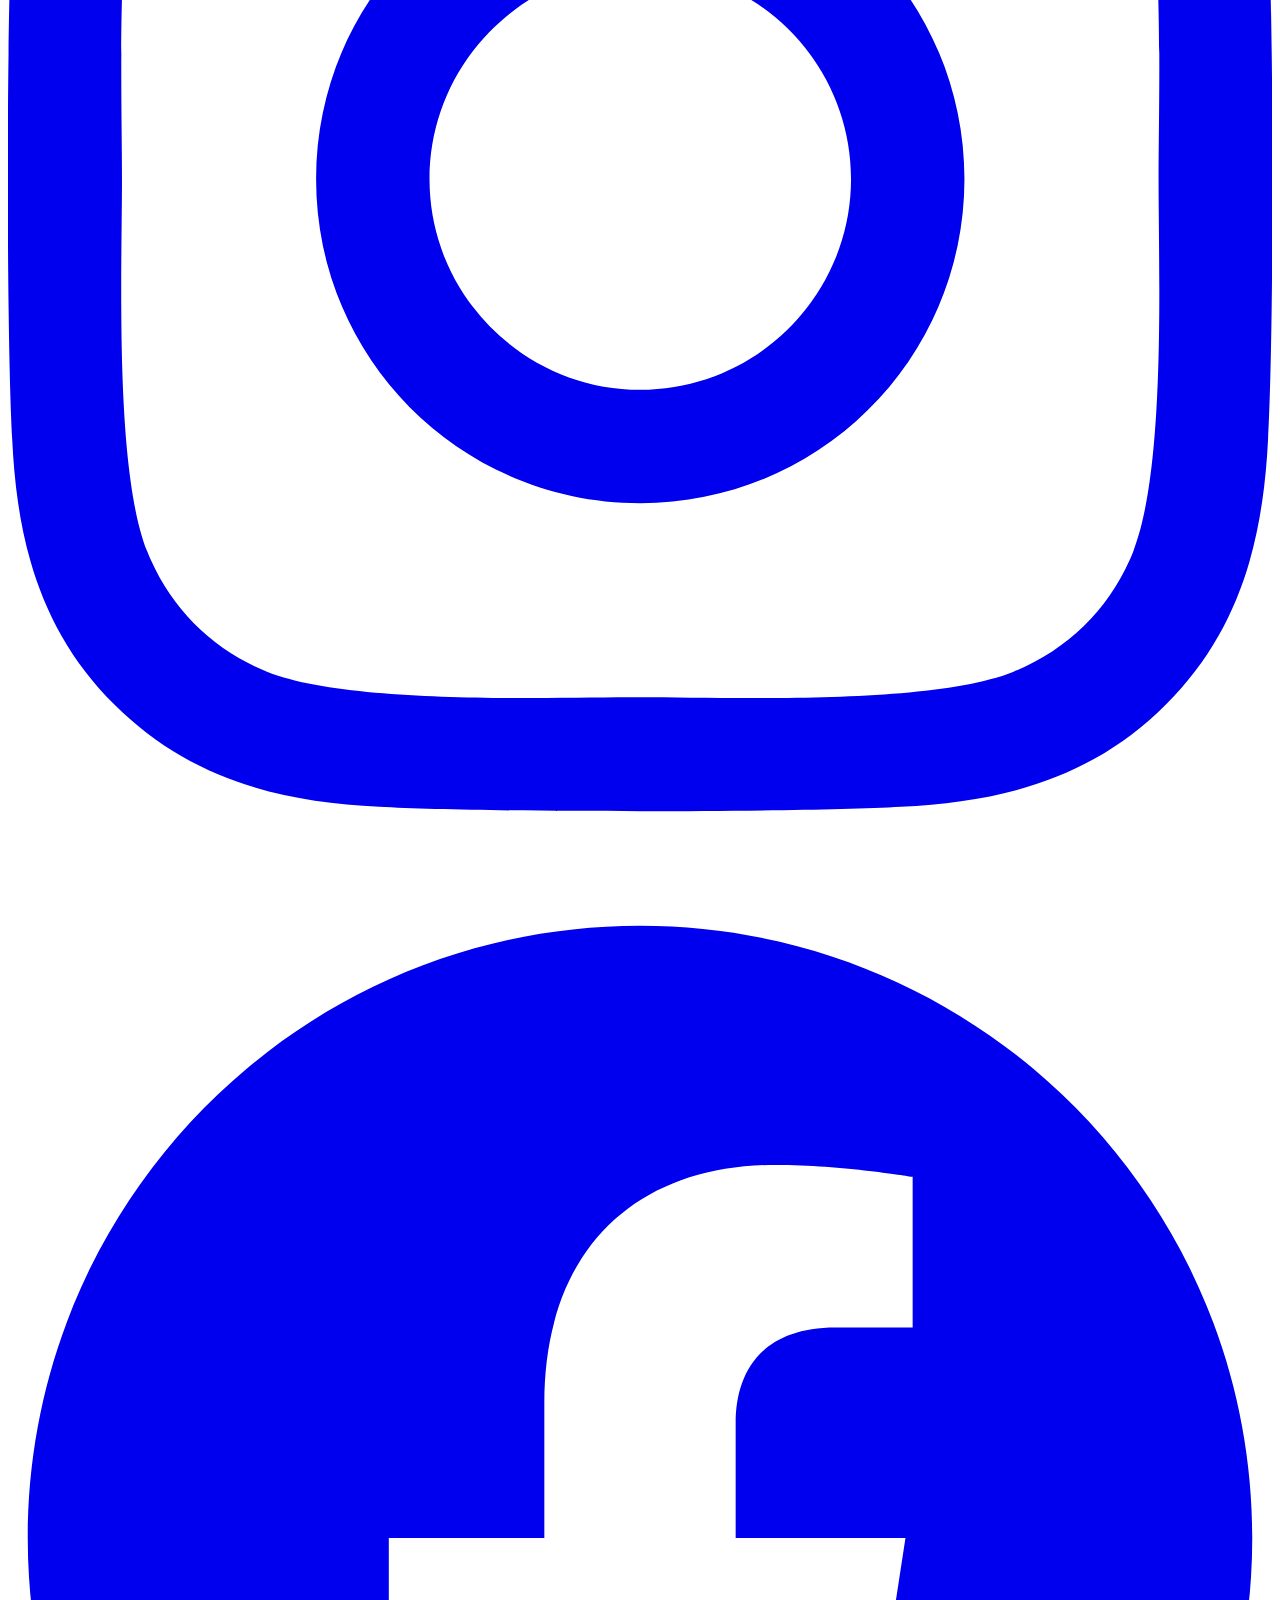
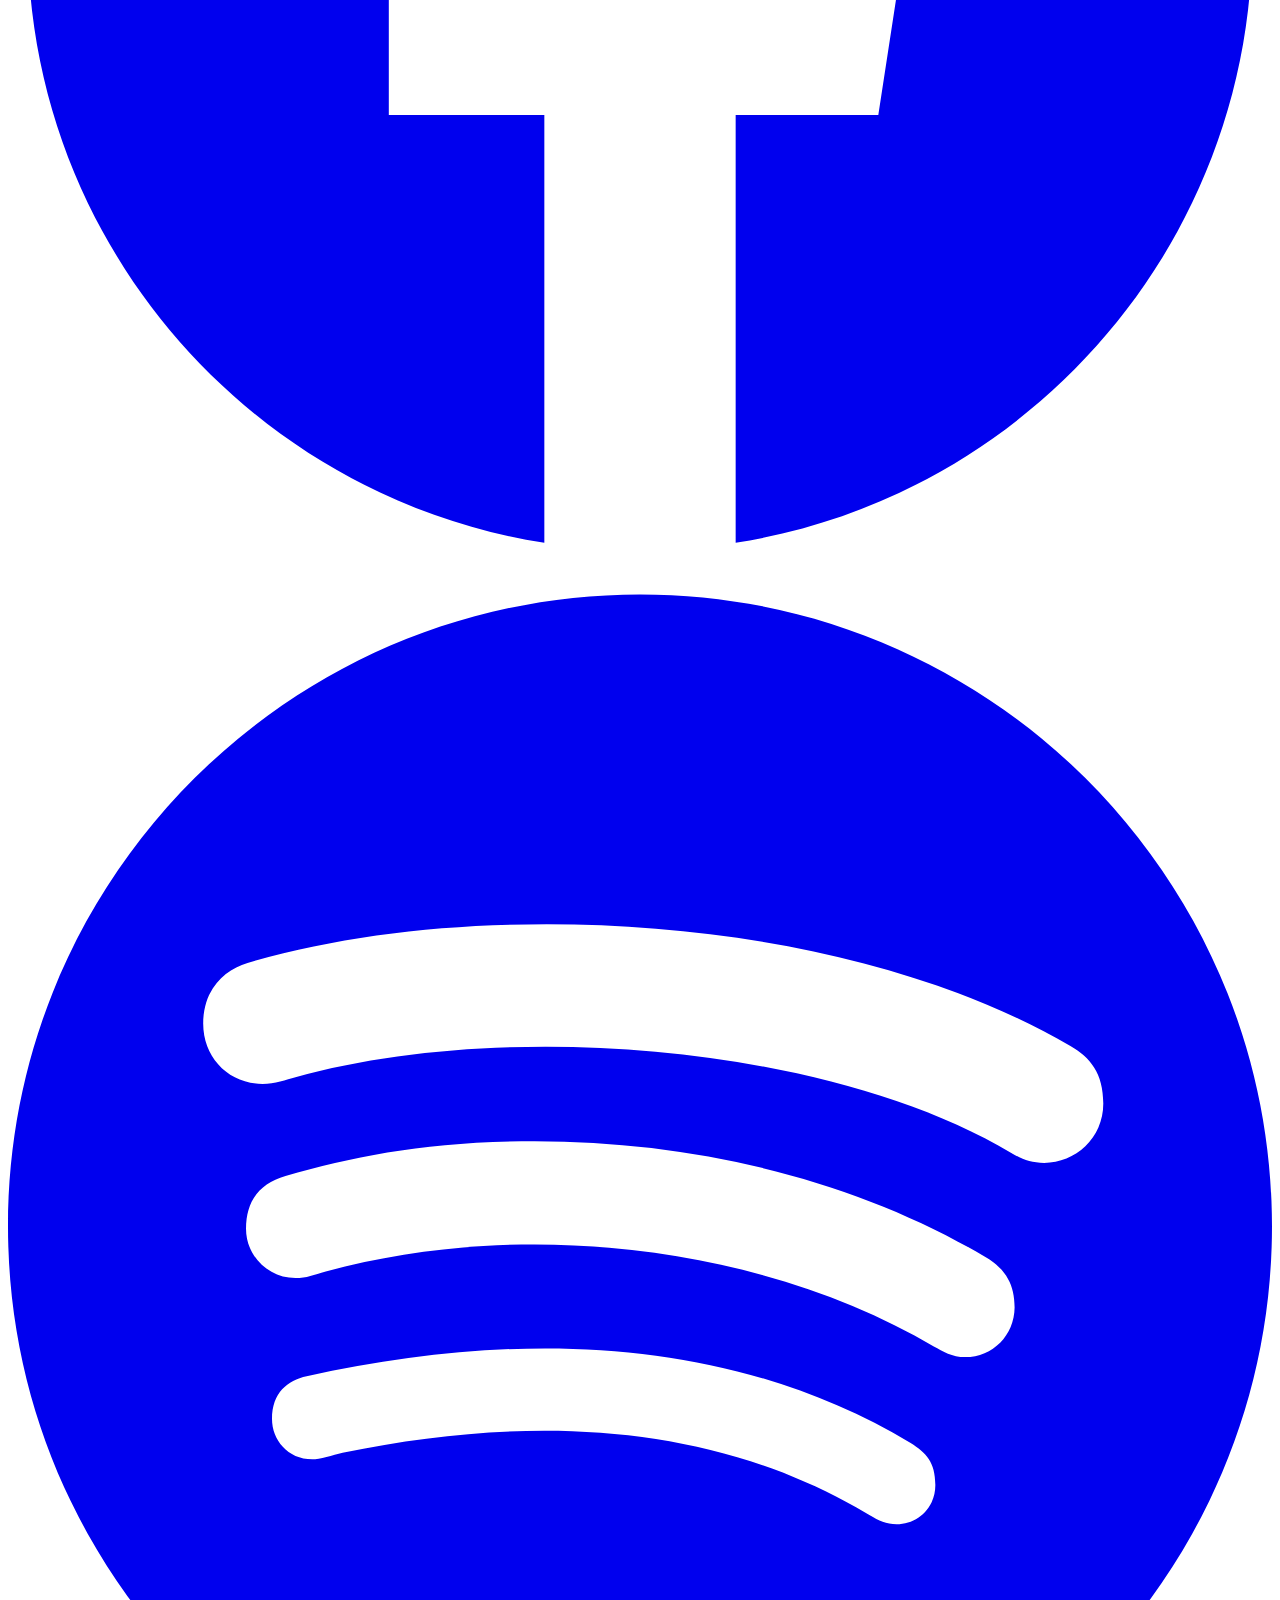
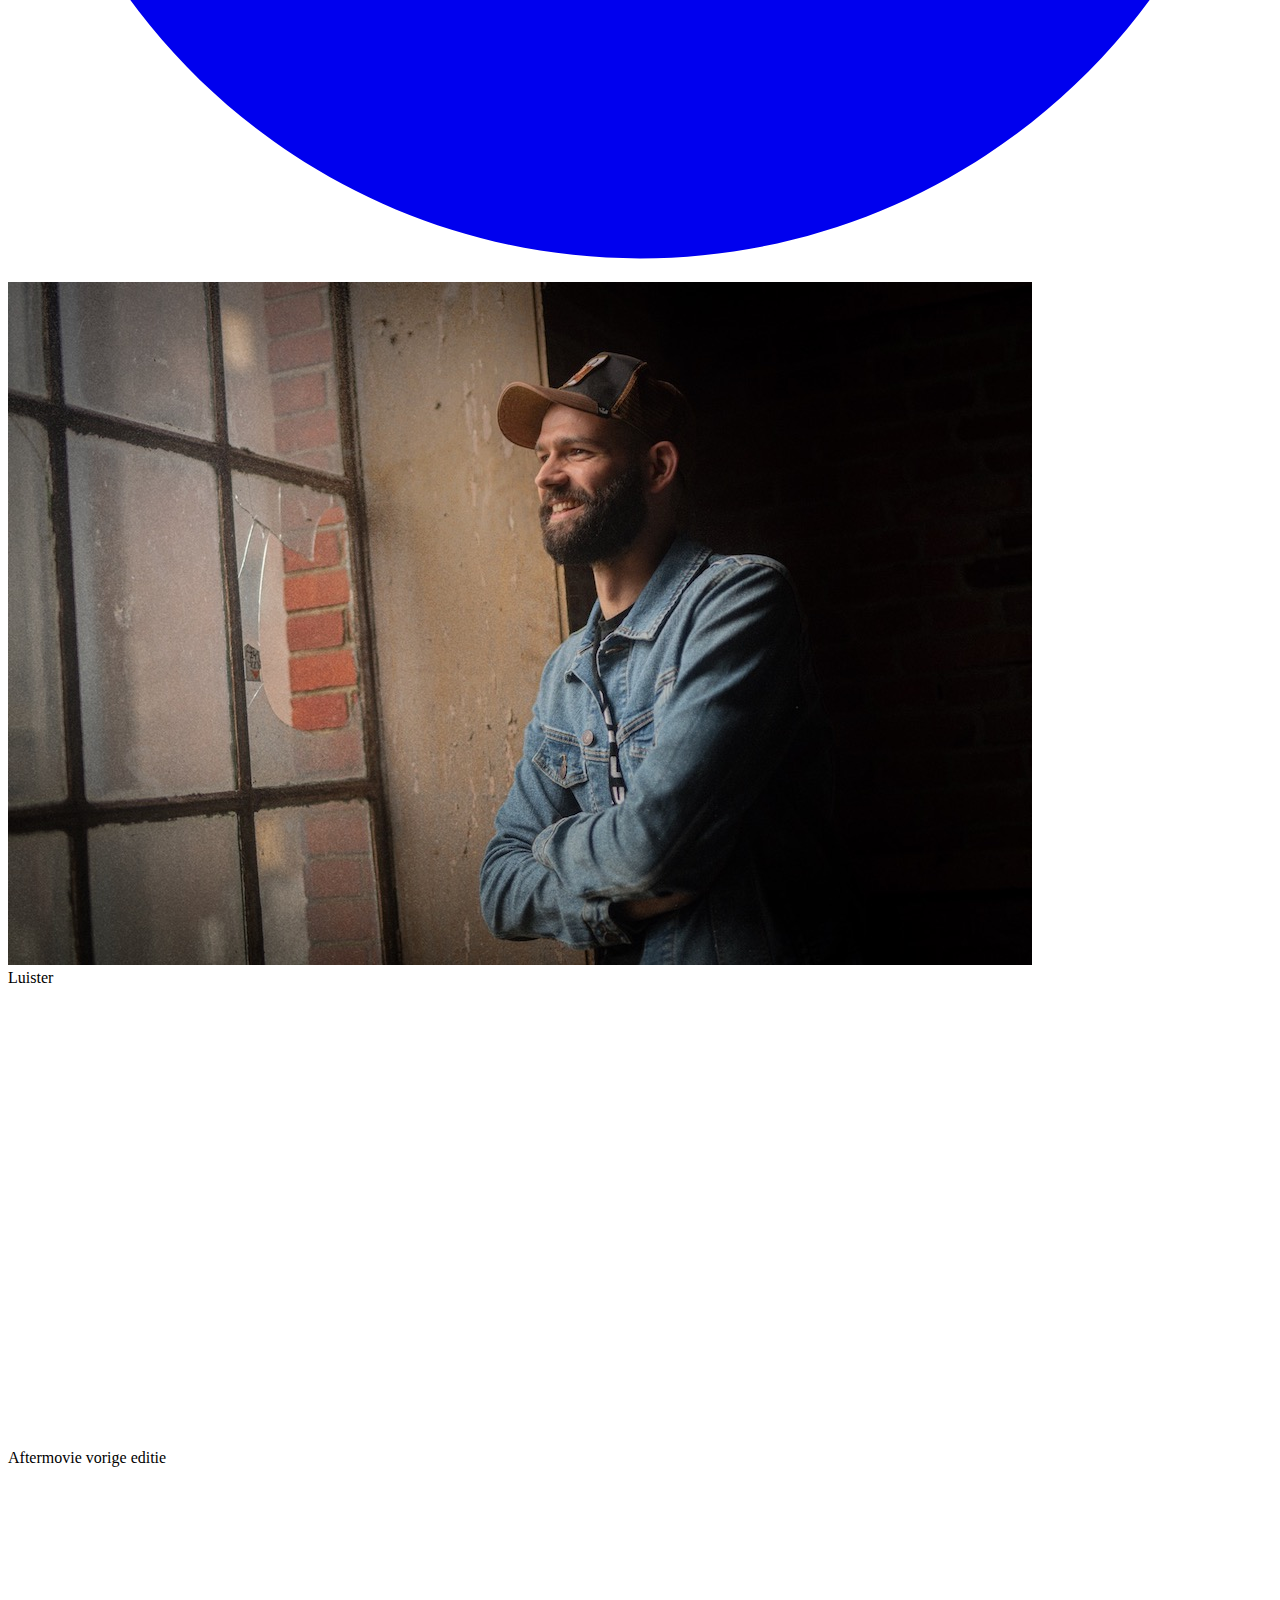
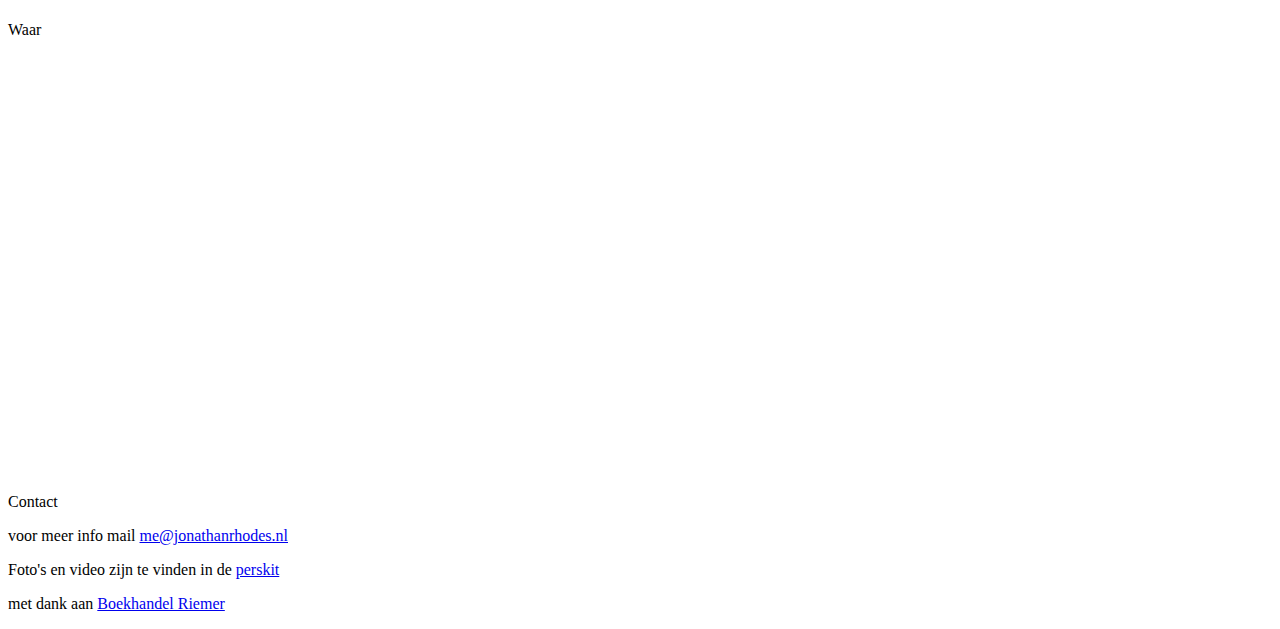
==== commit 0bda43ca: "Publishing to gh-pages (publish.sh)" ====
--- a/index.html
+++ b/index.html
@@ -312,6 +312,15 @@
       voor meer info mail
       <a href="mailto:me@jonathanrhodes.nl">me@jonathanrhodes.nl</a>
     </p>
+
+    <p class="center">
+      Foto's en video zijn te vinden in de
+      <a
+        href="https://drive.google.com/drive/u/0/folders/1BDtjFZyApmhQYX0P86AIgz3YdObpKGSn"
+        target="_blank"
+        >perskit</a
+      >
+    </p>
   </section>
 
   <section>
